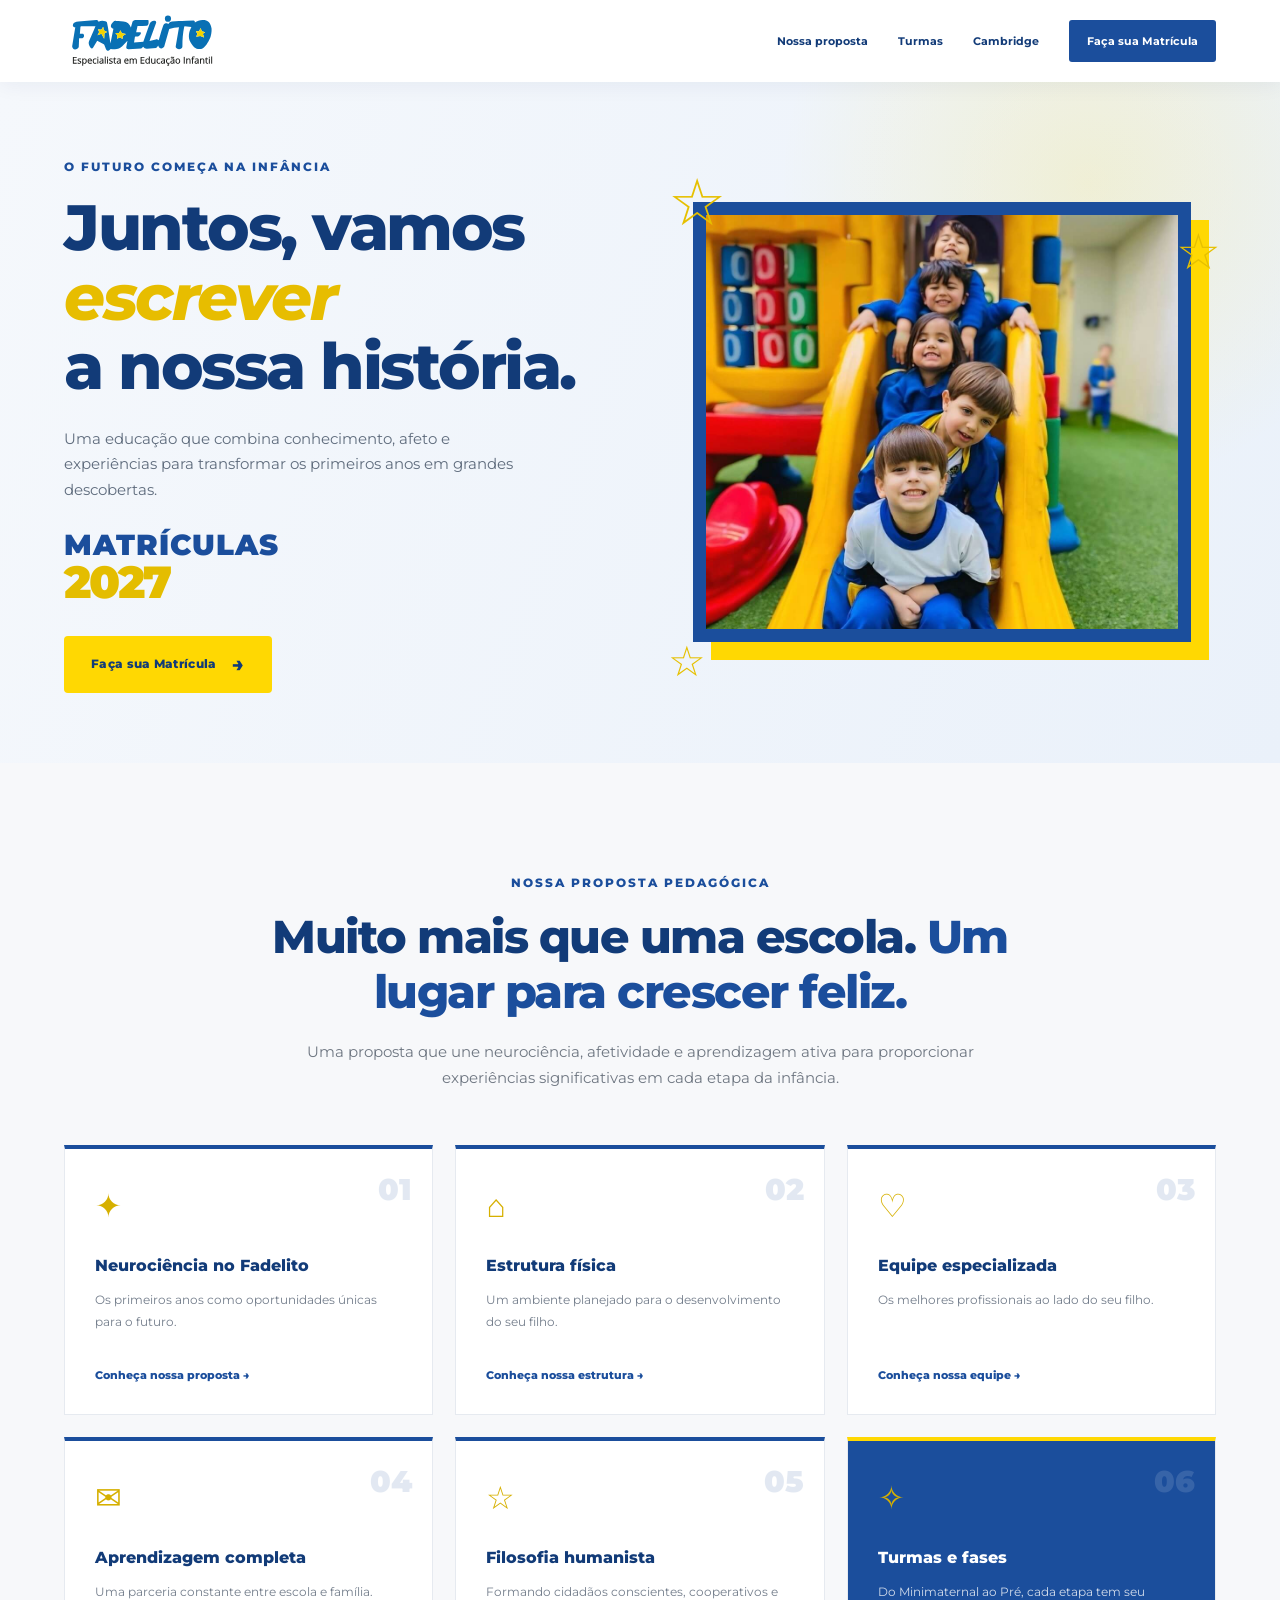
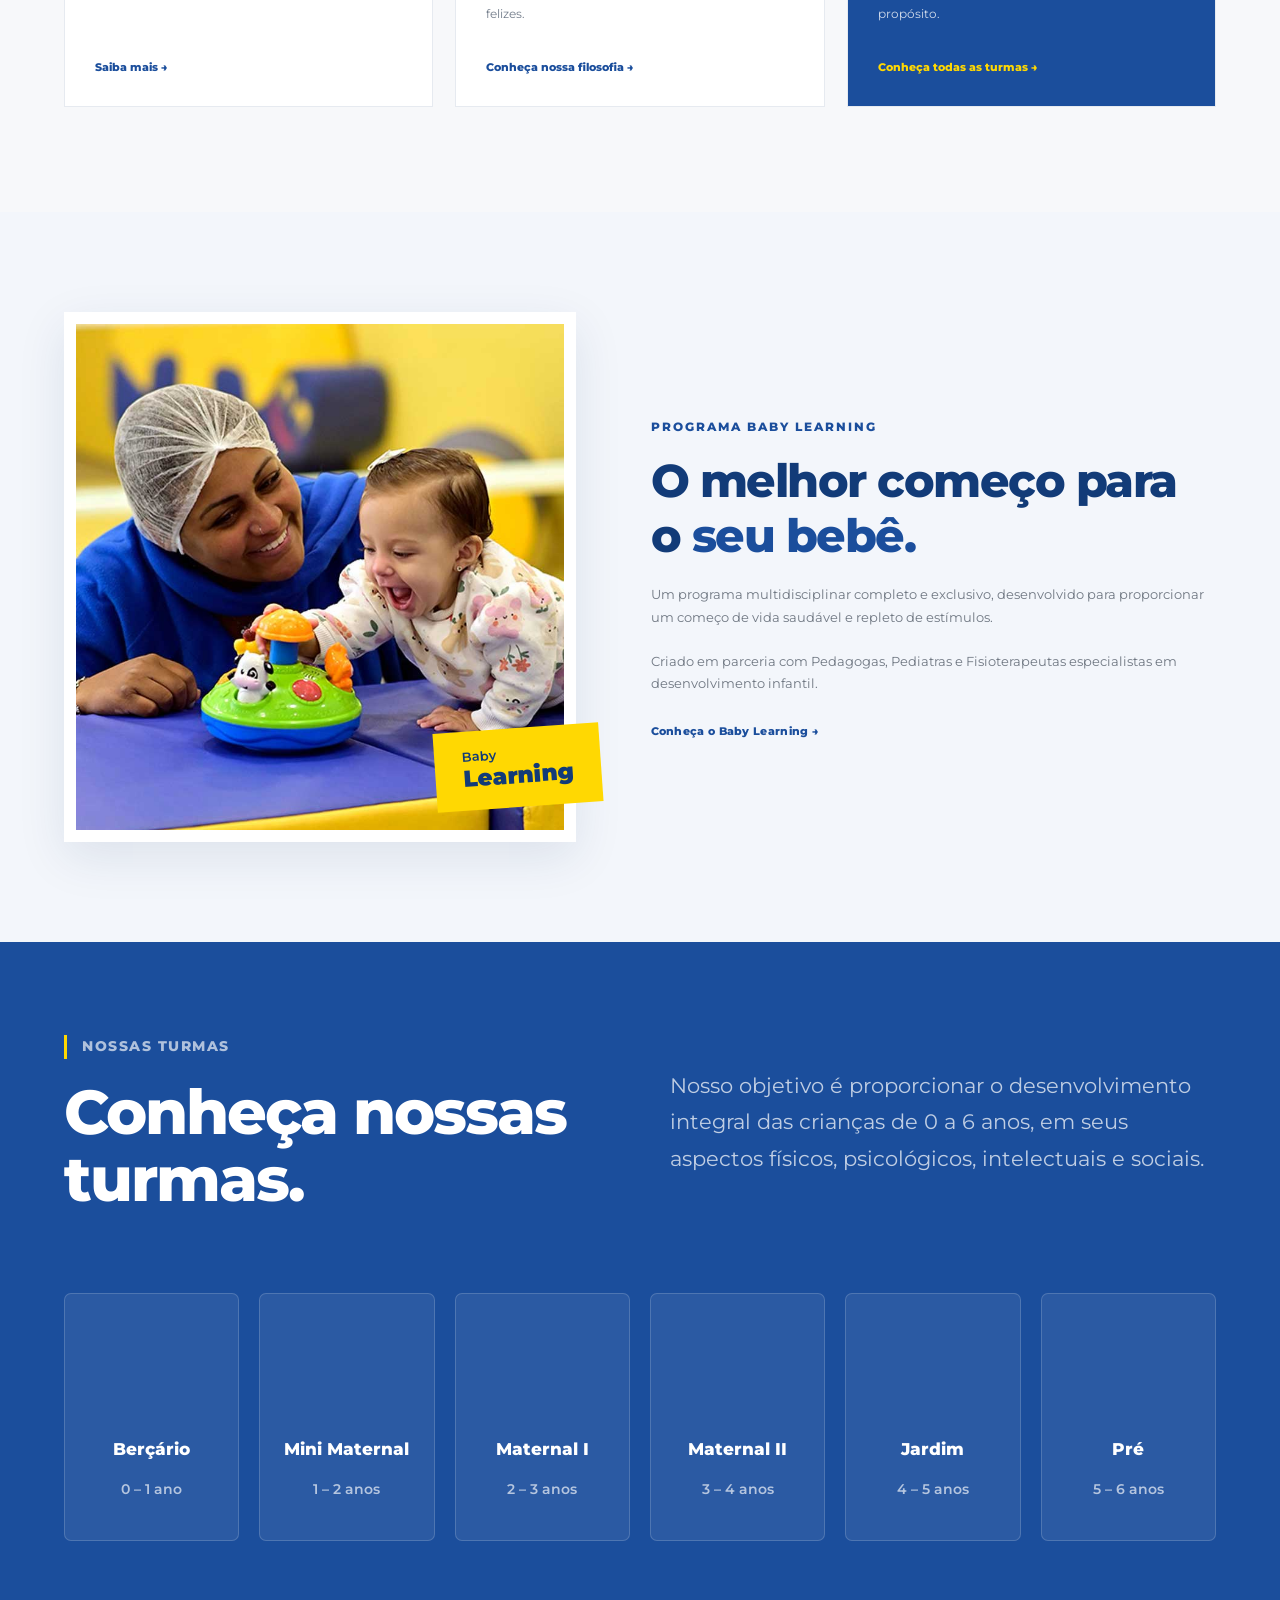
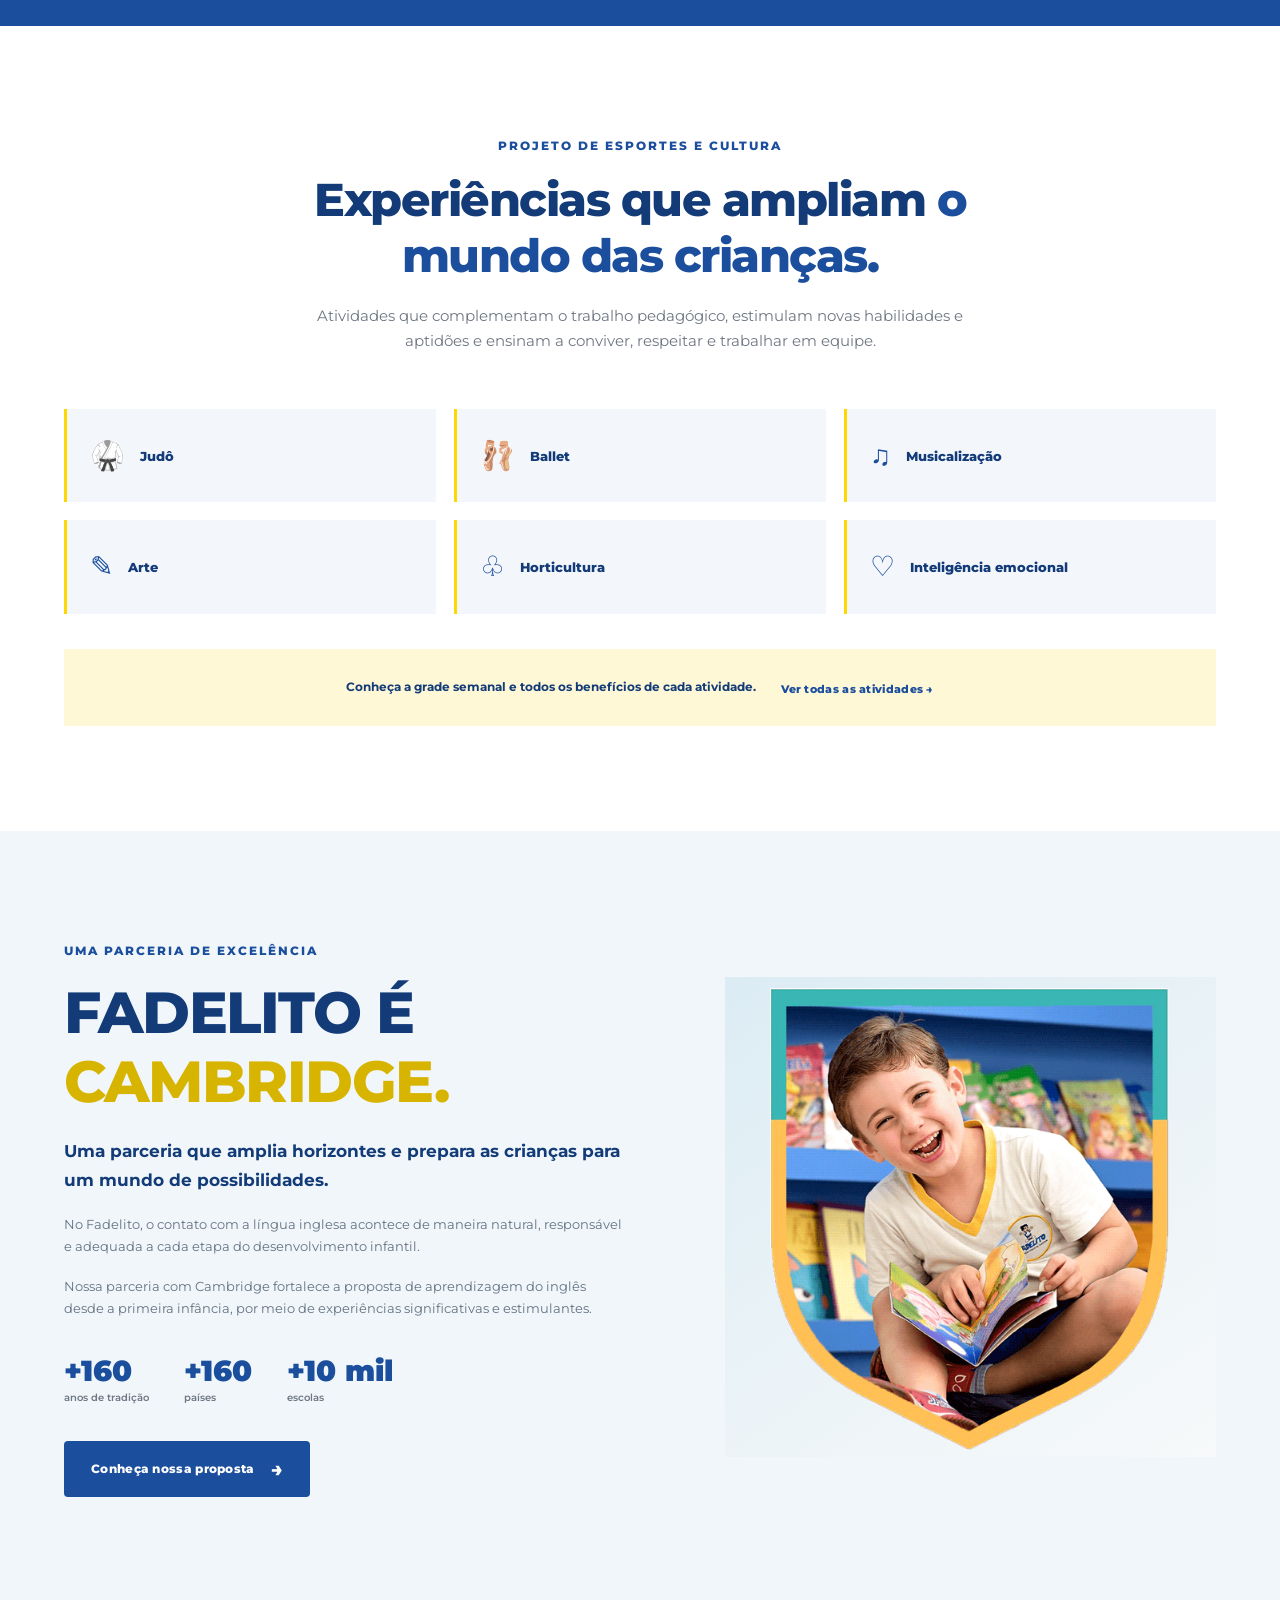
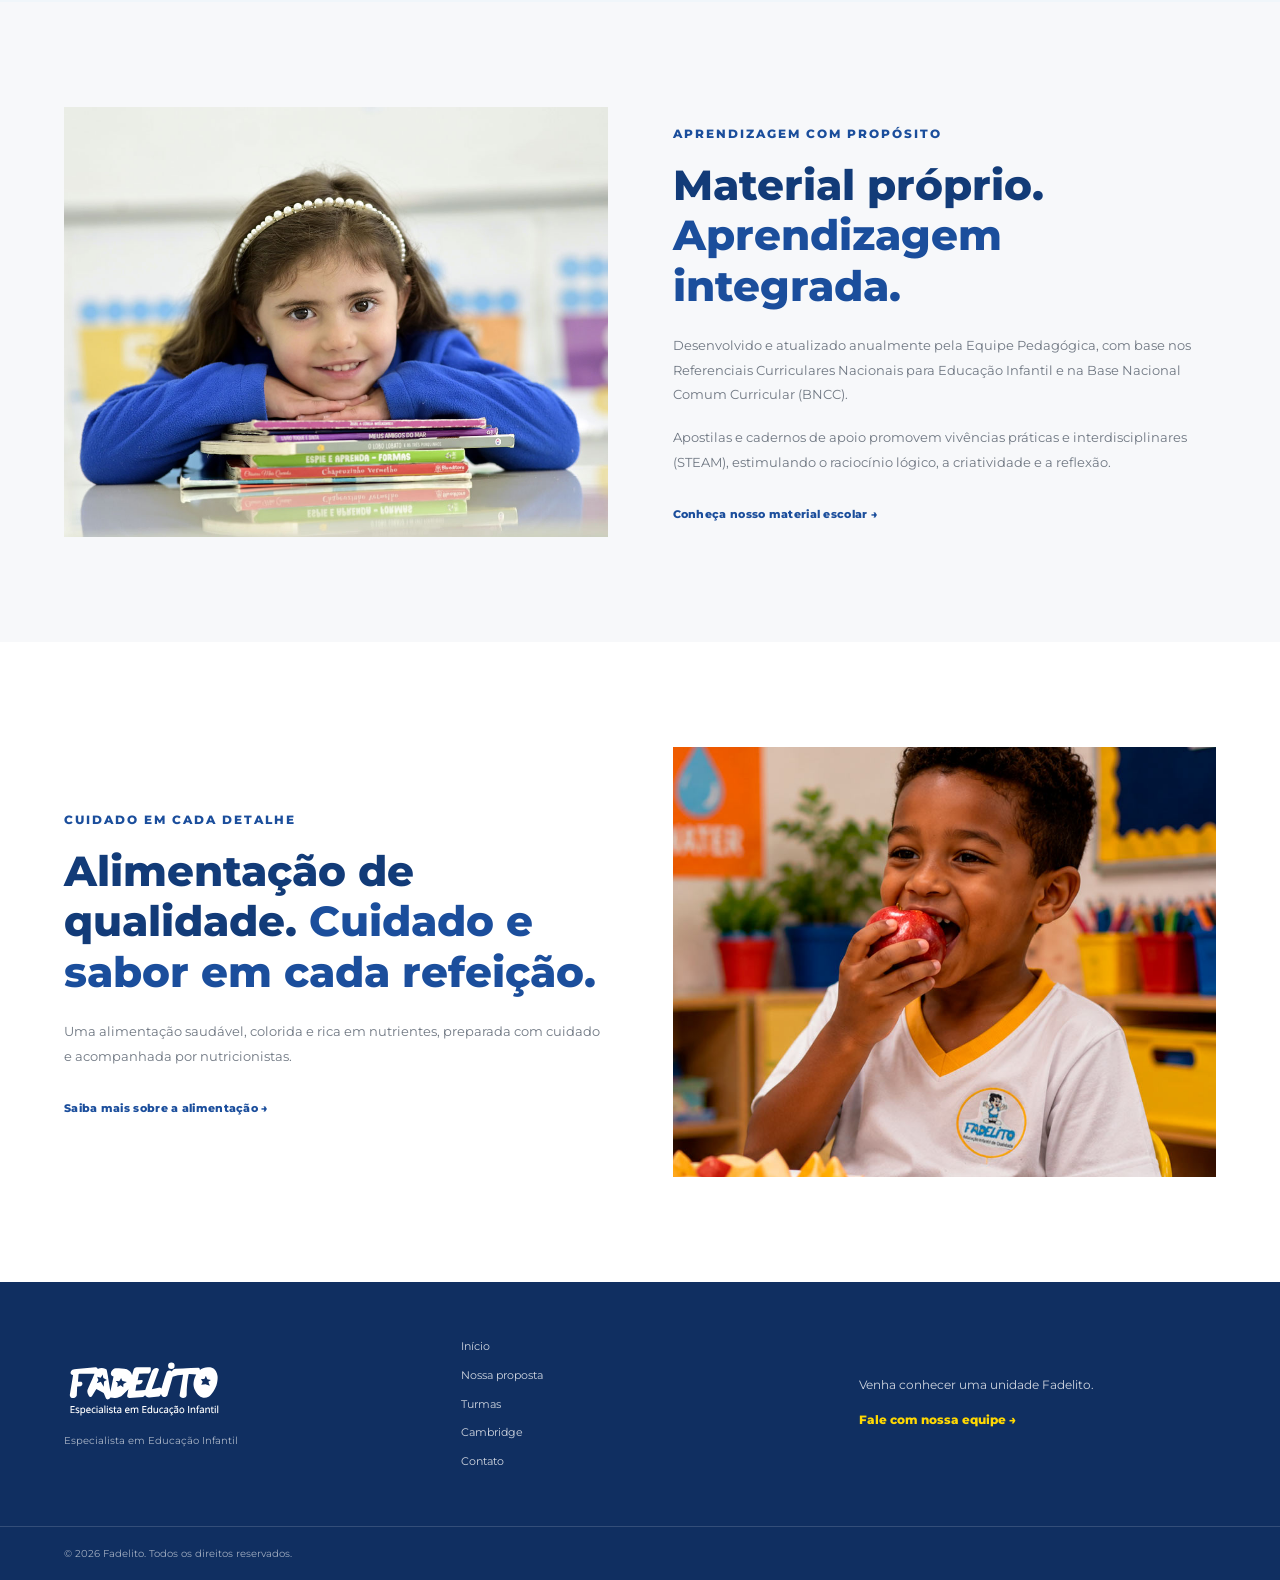
==== index.html @ e93c95ff "Add files via upload" ====
<!DOCTYPE html>
<html lang="pt-BR">
<head>
    <meta charset="UTF-8">
    <meta name="viewport" content="width=device-width, initial-scale=1.0">
    <meta name="description" content="Matrículas 2027 abertas no Fadelito. Conheça nossa proposta pedagógica, Baby Learning e Educação Infantil.">
    <title>Matrículas 2027 | Fadelito</title>

    <link rel="preconnect" href="https://fonts.googleapis.com">
    <link rel="preconnect" href="https://fonts.gstatic.com" crossorigin>
    <link href="https://fonts.googleapis.com/css2?family=Montserrat:wght@400;500;600;700;800;900&display=swap" rel="stylesheet">

    <link rel="stylesheet" href="css/style.css">
</head>


<body>

<!-- HEADER -->
<header class="header">
    <div class="container header-content">
        <a href="#inicio" class="logo">
            <img src="images/logo-fadelito.svg" alt="Fadelito">
        </a>

        <nav class="nav">
            <a href="#proposta">Nossa proposta</a>
            <a href="#turmas">Turmas</a>
            <a href="#cambridge">Cambridge</a>
            <a href="#contato" class="nav-cta">Faça sua Matrícula</a>
        </nav>

        <button class="menu-toggle" aria-label="Abrir menu" aria-expanded="false">
            <span></span>
            <span></span>
            <span></span>
        </button>
    </div>
</header>


<main>

<!-- HERO / MATRÍCULAS 2027 -->
<section class="hero" id="inicio">
    <div class="hero-bg"></div>

    <div class="container hero-content">

        <div class="hero-text">
            <span class="eyebrow">O futuro começa na infância</span>

            <h1>
                Juntos, vamos
                <span>escrever</span>
                a nossa história.
            </h1>

            <p class="hero-description">
                Uma educação que combina conhecimento, afeto e experiências
                para transformar os primeiros anos em grandes descobertas.
            </p>

            <div class="hero-stamp">
                <strong>MATRÍCULAS</strong>
                <span>2027</span>
            </div>

            <a href="#contato" class="btn btn-yellow">
                Faça sua Matrícula
                <span>→</span>
            </a>
        </div>

        <div class="hero-image">
            <div class="hero-frame">
                <img src="images/hero-criancas.jpg" alt="Crianças aprendendo e brincando no Fadelito">
            </div>

            <span class="star star-one">☆</span>
            <span class="star star-two">☆</span>
            <span class="star star-three">☆</span>
        </div>

    </div>
</section>

<!-- =========================================
     PROPOSTA PEDAGÓGICA COMPLETA
========================================= -->

<section class="section proposal-section" id="proposta">

    <div class="container">

        <div class="section-heading center">
            <span class="eyebrow">Nossa proposta pedagógica</span>
            <h2>Muito mais que uma escola. <span>Um lugar para crescer feliz.</span></h2>
            <p>
                Uma proposta que une neurociência, afetividade e aprendizagem
                ativa para proporcionar experiências significativas em cada
                etapa da infância.
            </p>
        </div>

        <div class="proposal-grid">

            <article class="proposal-card">
                <span class="proposal-number">01</span>
                <span class="proposal-icon">✦</span>
                <h3>Neurociência no Fadelito</h3>
                <p>Os primeiros anos como oportunidades únicas para o futuro.</p>
                <button class="modal-trigger" data-modal="modal-neuro">
                    Conheça nossa proposta →
                </button>
            </article>

            <article class="proposal-card">
                <span class="proposal-number">02</span>
                <span class="proposal-icon">⌂</span>
                <h3>Estrutura física</h3>
                <p>Um ambiente planejado para o desenvolvimento do seu filho.</p>
                <button class="modal-trigger" data-modal="modal-estrutura">
                    Conheça nossa estrutura →
                </button>
            </article>

            <article class="proposal-card">
                <span class="proposal-number">03</span>
                <span class="proposal-icon">♡</span>
                <h3>Equipe especializada</h3>
                <p>Os melhores profissionais ao lado do seu filho.</p>
                <button class="modal-trigger" data-modal="modal-equipe">
                    Conheça nossa equipe →
                </button>
            </article>

            <article class="proposal-card">
                <span class="proposal-number">04</span>
                <span class="proposal-icon">✉</span>
                <h3>Aprendizagem completa</h3>
                <p>Uma parceria constante entre escola e família.</p>
                <button class="modal-trigger" data-modal="modal-aprendizagem">
                    Saiba mais →
                </button>
            </article>

            <article class="proposal-card">
                <span class="proposal-number">05</span>
                <span class="proposal-icon">☆</span>
                <h3>Filosofia humanista</h3>
                <p>Formando cidadãos conscientes, cooperativos e felizes.</p>
                <button class="modal-trigger" data-modal="modal-filosofia">
                    Conheça nossa filosofia →
                </button>
            </article>

            <article class="proposal-card proposal-card-featured">
                <span class="proposal-number">06</span>
                <span class="proposal-icon">✧</span>
                <h3>Turmas e fases</h3>
                <p>Do Minimaternal ao Pré, cada etapa tem seu propósito.</p>
                <button class="modal-trigger" data-modal="modal-turmas">
                    Conheça todas as turmas →
                </button>
            </article>

        </div>

    </div>
</section>


<!-- =========================================
     BABY LEARNING
========================================= -->

<section class="baby-section">
    <div class="container baby-grid">

        <div class="baby-image">
            <img src="images/baby-learning.jpg"
                 alt="Bebê em atividade no Fadelito">

            <div class="baby-badge">
                <span>Baby</span>
                <strong>Learning</strong>
            </div>
        </div>

        <div class="baby-content">
            <span class="eyebrow">Programa Baby Learning</span>

            <h2>O melhor começo para o <span>seu bebê.</span></h2>

            <p>
                Um programa multidisciplinar completo e exclusivo,
                desenvolvido para proporcionar um começo de vida saudável
                e repleto de estímulos.
            </p>

            <p>
                Criado em parceria com Pedagogas, Pediatras e Fisioterapeutas
                especialistas em desenvolvimento infantil.
            </p>

            <button class="btn btn-blue modal-trigger"
                    data-modal="modal-baby">
                Conheça o Baby Learning →
            </button>
        </div>

    </div>
</section>


<!-- =====================================================
     SEÇÃO — NOSSAS TURMAS
====================================================== -->

<section class="section section-turmas" id="turmas">

    <div class="container">

        <div class="turmas-heading">

            <div class="turmas-title">
                <span class="turmas-eyebrow">NOSSAS TURMAS</span>

                <h2>
                    Conheça nossas<br>
                    turmas.
                </h2>
            </div>

            <p>
                Nosso objetivo é proporcionar o desenvolvimento
                integral das crianças de 0 a 6 anos, em seus
                aspectos físicos, psicológicos, intelectuais e sociais.
            </p>

        </div>


        <div class="turmas-grid">

            <!-- BERÇÁRIO -->
            <button class="turma-card" type="button" data-turma="bercario">

                <i data-lucide="baby" class="turma-icon"></i>

                <strong>Berçário</strong>
                <span>0 – 1 ano</span>

            </button>


            <!-- MINI MATERNAL -->
            <button class="turma-card" type="button" data-turma="mini-maternal">

                <i data-lucide="smile" class="turma-icon"></i>

                <strong>Mini Maternal</strong>
                <span>1 – 2 anos</span>

            </button>


            <!-- MATERNAL -->
            <button class="turma-card" type="button" data-turma="maternal">

                <i data-lucide="pencil" class="turma-icon"></i>

                <strong>Maternal I</strong>
                <span>2 – 3 anos</span>

            </button>


            <!-- MATERNAL II -->
            <button class="turma-card" type="button" data-turma="maternal-ii">

                <i data-lucide="book-open" class="turma-icon"></i>

                <strong>Maternal II</strong>
                <span>3 – 4 anos</span>

            </button>


            <!-- JARDIM -->
            <button class="turma-card" type="button" data-turma="jardim">

                <i data-lucide="pencil-ruler" class="turma-icon"></i>

                <strong>Jardim</strong>
                <span>4 – 5 anos</span>

            </button>


            <!-- PRÉ -->
            <button class="turma-card" type="button" data-turma="pre">

                <i data-lucide="graduation-cap" class="turma-icon"></i>

                <strong>Pré</strong>
                <span>5 – 6 anos</span>

            </button>

        </div>

    </div>

</section>


<!-- =====================================================
     MODAL — DETALHES DAS TURMAS
====================================================== -->

<div class="turma-modal"
     id="turmaModal"
     aria-hidden="true">

    <div class="turma-modal-content"
         role="dialog"
         aria-modal="true"
         aria-labelledby="turmaModalTitle">

        <button class="turma-modal-close"
                type="button"
                aria-label="Fechar modal">
            &times;
        </button>

        <span class="turma-modal-eyebrow">
            CONHEÇA NOSSA PROPOSTA
        </span>

<h2 id="turmaModalTitle"></h2>

<p class="turma-modal-subtitle" id="turmaModalSubtitle"></p>

<span class="turma-modal-age" id="turmaModalAge"></span>

        <div class="turma-modal-divider"></div>

        <p id="turmaModalDescription"></p>

        <button class="turma-modal-button"
                type="button"
                id="turmaModalButton">
            Fechar
        </button>

    </div>

</div>



<!-- =========================================
     ATIVIDADES EXTRAS - CHAMADA
========================================= -->

<section class="section extracurricular-section" id="atividades">

    <div class="container">

        <div class="section-heading center">
            <span class="eyebrow">Projeto de Esportes e Cultura</span>

            <h2>Experiências que ampliam <span>o mundo das crianças.</span></h2>

            <p>
                Atividades que complementam o trabalho pedagógico,
                estimulam novas habilidades e aptidões e ensinam
                a conviver, respeitar e trabalhar em equipe.
            </p>
        </div>


<div class="extracurricular-grid">

    <div class="extra-card" data-atividade="judo" role="button" tabindex="0">
        <span>🥋</span>
        <h3>Judô</h3>
    </div>

    <div class="extra-card" data-atividade="ballet" role="button" tabindex="0">
        <span>🩰</span>
        <h3>Ballet</h3>
    </div>

    <div class="extra-card" data-atividade="musicalizacao" role="button" tabindex="0">
        <span>♫</span>
        <h3>Musicalização</h3>
    </div>

    <div class="extra-card" data-atividade="arte" role="button" tabindex="0">
        <span>✎</span>
        <h3>Arte</h3>
    </div>

    <div class="extra-card" data-atividade="horticultura" role="button" tabindex="0">
        <span>♧</span>
        <h3>Horticultura</h3>
    </div>

    <div class="extra-card" data-atividade="inteligencia-emocional" role="button" tabindex="0">
        <span>♡</span>
        <h3>Inteligência emocional</h3>
    </div>

</div>

        <div class="extra-cta">
            <p>Conheça a grade semanal e todos os benefícios de cada atividade.</p>
<div data-atividade="modal-extra" role="button" tabindex="0">
            <button class="btn btn-blue modal-trigger"
                    data-modal="modal-extras">
                Ver todas as atividades →
            </button>
        </div>
</div>

    </div>
</section>


<!-- =========================================
     CAMBRIDGE
     MANTER A SEÇÃO CAMBRIDGE DA LP ANTERIOR
========================================= -->

<!-- CAMBRIDGE - MANTIDA DA LP DE REMATRÍCULA -->
<section class="cambridge-section" id="cambridge">
    <div class="container">

        <div class="cambridge-grid">

            <div class="cambridge-content">
                <span class="eyebrow">Uma parceria de excelência</span>

                <h2>
                    FADELITO É
                    <span>CAMBRIDGE.</span>
                </h2>

                <p class="cambridge-lead">
                    Uma parceria que amplia horizontes e prepara as crianças
                    para um mundo de possibilidades.
                </p>

                <p>
                    No Fadelito, o contato com a língua inglesa acontece de
                    maneira natural, responsável e adequada a cada etapa
                    do desenvolvimento infantil.
                </p>

                <p>
                    Nossa parceria com Cambridge fortalece a proposta de
                    aprendizagem do inglês desde a primeira infância,
                    por meio de experiências significativas e estimulantes.
                </p>

                <div class="cambridge-stats">
                    <div>
                        <strong>+160</strong>
                        <span>anos de tradição</span>
                    </div>

                    <div>
                        <strong>+160</strong>
                        <span>países</span>
                    </div>

                    <div>
                        <strong>+10 mil</strong>
                        <span>escolas</span>
                    </div>
                </div>

                <a href="#contato" class="btn btn-blue">
                    Conheça nossa proposta
                    <span>→</span>
                </a>
            </div>

            <div class="cambridge-visual">
                <img src="images/cambridge-crianca.png"
                     alt="Aluna com material Cambridge Early Years"
                     class="cambridge-child">

            </div>

        </div>

    </div>
</section>

<!-- =========================================
     MATERIAL ESCOLAR
========================================= -->

<section class="section material-section" id="material">

    <div class="container material-grid">

        <div class="material-image">
            <img src="images/material-escolar.jpg"
                 alt="Materiais pedagógicos Fadelito">
        </div>

        <div class="material-content">

            <span class="eyebrow">Aprendizagem com propósito</span>

            <h2>Material próprio. <span>Aprendizagem integrada.</span></h2>

            <p>
                Desenvolvido e atualizado anualmente pela Equipe Pedagógica,
                com base nos Referenciais Curriculares Nacionais para Educação
                Infantil e na Base Nacional Comum Curricular (BNCC).
            </p>

            <p>
                Apostilas e cadernos de apoio promovem vivências práticas
                e interdisciplinares (STEAM), estimulando o raciocínio lógico,
                a criatividade e a reflexão.
            </p>

            <button class="btn btn-blue modal-trigger"
                    data-modal="modal-material">
                Conheça nosso material escolar →
            </button>

        </div>

    </div>

</section>


<!-- =========================================
     ALIMENTAÇÃO
========================================= -->

<section class="section food-section" id="alimentacao">

    <div class="container food-grid">

        <div class="food-content">

            <span class="eyebrow">Cuidado em cada detalhe</span>

            <h2>Alimentação de qualidade. <span>Cuidado e sabor em cada refeição.</span></h2>

            <p>
                Uma alimentação saudável, colorida e rica em nutrientes,
                preparada com cuidado e acompanhada por nutricionistas.
            </p>

            <button class="btn btn-blue modal-trigger"
                    data-modal="modal-alimentacao">
                Saiba mais sobre a alimentação →
            </button>

        </div>

        <div class="food-image">
            <img src="images/alimentacao.jpg"
                 alt="Alimentação no Fadelito">
        </div>

    </div>

</section>


<!-- =========================================
     MODAIS - CONTEÚDO COMPLETO DO PDF
========================================= -->


<!-- MODAL 1 - NEUROCIÊNCIA -->
<div class="content-modal" id="modal-neuro" aria-hidden="true">

    <div class="content-modal-box">

        <button class="content-modal-close" aria-label="Fechar">×</button>

        <div class="modal-body">

            <span class="eyebrow">Nossa proposta pedagógica</span>

            <h2>1. A Neurociência no Fadelito: transformando os primeiros anos em oportunidades únicas para o futuro do seu filho.</h2>

            <p>
                No Fadelito, acreditamos que a aprendizagem significativa
                floresce através de relações afetuosas. É por isso que nossa
                Proposta Pedagógica valoriza cada criança em sua singularidade,
                promovendo exploração e interações ricas em um ambiente seguro
                e acolhedor, construindo laços de confiança, carinho e amizade.
            </p>

            <p>
                Você sabia que os primeiros anos de vida do seu filho são um
                período incrivelmente importante para o desenvolvimento do
                cérebro dele? A Neurociência nos mostra que 90% das conexões
                cerebrais são estabelecidas até os 6 anos – e, nos primeiros
                2 ou 3 anos, mais de 1 milhão de novas conexões neurais se
                formam a cada segundo! Isso significa que as primeiras
                experiências do seu pequeno têm um impacto direto em como
                ele aprenderá, se relacionará socialmente e se adaptará
                a novas situações no futuro.
            </p>

            <p>
                No Fadelito, vemos essa fase como uma janela de oportunidade
                preciosa. Nossa metodologia vai além do conteúdo, focando em
                promover experiências que estimulem o raciocínio lógico,
                o pensamento crítico e a capacidade de encontrar soluções
                de diversas formas. Nosso papel é provocar o pensamento,
                a reflexão e dar autonomia e protagonismo para que seu filho
                construa seu próprio conhecimento, tornando-se um aprendiz
                por toda a vida (Lifelong Learning).
            </p>

            <p>
                Aqui, cada descoberta é permeada por afeto, confiança e
                segurança, onde seu filho será valorizado como um ser humano
                único e especial, e sua família será recebida e acolhida com
                o mesmo carinho e importância. Quando a criança se sente
                confiante, segura e com a autoestima elevada, livre para criar
                laços de amizade, ela se sente livre para questionar, investigar
                e descobrir. Ela é encorajada a superar desafios, crescer e se
                desenvolver, e é capaz de buscar os caminhos para alcançar
                tudo o que sonhar.
            </p>

            <p>
                Inspiramo-nos em grandes educadores como Wallon, Piaget e
                Vygotsky, e alinhamos nossa prática às descobertas científicas
                mais recentes da Neurociência. Utilizamos Metodologias Ativas
                que colocam seu filho no centro do processo educativo,
                garantindo que ele seja um participante ativo e não apenas
                um ouvinte.
            </p>

            <h3>Nossa Pedagogia Socioafetiva se apoia em três pilares essenciais:</h3>

            <ul>
                <li><strong>Aprendizagem Ativa:</strong> Seu filho aprende fazendo e experimentando.</li>
                <li><strong>Afetividade:</strong> Criamos um ambiente onde o carinho e o acolhimento são fundamentais.</li>
                <li><strong>Educação com Valores:</strong> Cultivamos princípios que seu filho levará para a vida toda.</li>
            </ul>

        </div>
    </div>
</div>


<!-- MODAL 2 - ESTRUTURA -->
<div class="content-modal" id="modal-estrutura" aria-hidden="true">

    <div class="content-modal-box">

        <button class="content-modal-close" aria-label="Fechar">×</button>

        <div class="modal-body">

            <span class="eyebrow">Ambiente escolar</span>

            <h2>2. O ambiente perfeito para o desenvolvimento do seu filho</h2>

            <h3>Nossa Estrutura Física</h3>

            <p>
                Nossa escola foi planejada nos mínimos detalhes para oferecer
                um espaço seguro e rico em estímulos.
            </p>

            <p>
                Nossos brinquedos e materiais possuem certificação de
                segurança internacional. Contamos com um Departamento
                exclusivo de Arquitetura e Bem-estar que nos mantém
                atualizados com todas as novidades do mercado, garantindo
                conforto, modernidade e segurança para que seu filho aproveite
                cada momento, aprendendo, brincando e sendo feliz!
            </p>

        </div>
    </div>
</div>


<!-- MODAL 3 - EQUIPE -->
<div class="content-modal" id="modal-equipe" aria-hidden="true">

    <div class="content-modal-box">

        <button class="content-modal-close" aria-label="Fechar">×</button>

        <div class="modal-body">

            <span class="eyebrow">Nossa equipe</span>

            <h2>3. Os melhores profissionais ao lado do seu filho</h2>

            <p>
                No Fadelito, vocação e amor pelo trabalho com crianças são
                nossas premissas! Nossa equipe é formada por educadoras e
                especialistas, todas selecionadas por um rigoroso processo
                do nosso Departamento de Recursos Humanos, composto por
                psicólogas, profissionais de RH e pedagogas do Departamento
                de Supervisão e Qualidade. Selecionamos não apenas pela
                formação, mas principalmente pela vocação.
            </p>

            <p>
                Antes de atuar em nossa escola, cada profissional passa por
                um intenso processo de integração e treinamento, de 7 a 30
                dias, com vivências teóricas e práticas. Eles só são
                certificados após alcançar 90% de acerto em uma avaliação
                sobre nosso modelo de segurança e protocolos. O treinamento
                é acompanhado por mentores em cada departamento, e parte
                dele é realizada em uma Plataforma Gamificada, que torna
                o aprendizado divertido e nos permite monitorar o
                desenvolvimento de cada profissional em tempo real.
            </p>

            <p>
                Durante o ano, temos um Projeto de Formação Continuada com
                encontros semanais e um Fórum de Especialização mensal.
                É fundamental que toda a nossa equipe receba formação
                permanente, aprimorando processos e adquirindo novos
                conhecimentos para oferecer o melhor ao seu filho.
            </p>

        </div>
    </div>
</div>


<!-- MODAL 4 - APRENDIZAGEM -->
<div class="content-modal" id="modal-aprendizagem" aria-hidden="true">

    <div class="content-modal-box">

        <button class="content-modal-close" aria-label="Fechar">×</button>

        <div class="modal-body">

            <span class="eyebrow">Escola e família</span>

            <h2>4. Aprendizagem completa</h2>

            <p>
                Acreditamos que o contato direto com os pais é fundamental
                nos anos iniciais. Por isso, mantemos uma comunicação constante
                através de reuniões pedagógicas, agendamentos personalizados,
                contato diário na entrada e saída, telefone e a agenda do
                aluno, onde você recebe informações sobre a rotina escolar.
            </p>

        </div>
    </div>
</div>


<!-- MODAL 5 - FILOSOFIA HUMANISTA -->
<div class="content-modal" id="modal-filosofia" aria-hidden="true">

    <div class="content-modal-box">

        <button class="content-modal-close" aria-label="Fechar">×</button>

        <div class="modal-body">

            <span class="eyebrow">Educação com valores</span>

            <h2>5. Filosofia humanista: cultivando cidadãos conscientes e felizes</h2>

            <p>
                Consideramos nossa Filosofia Humanista um dos pilares mais
                importantes do nosso trabalho. Nossas práticas visam o
                desenvolvimento emocional, o autoconhecimento e o preparo
                para a vida. Promovemos a construção de uma personalidade
                permeada por valores mais humanos, trazendo para a rotina
                dos alunos ações de solidariedade, empatia e amor ao próximo.
            </p>

            <p>
                Ensinamos através de bons exemplos e práticas. No cotidiano
                escolar, nossa filosofia se manifesta em:
            </p>

            <h3>Conscientização ambiental</h3>

            <p>
                Trabalhamos reciclagem, consumo consciente de água, respeito
                à natureza, contato com a terra nas aulas de horticultura
                e o cuidado com todos os seres vivos do nosso planeta.
            </p>

            <h3>Ações que transformam</h3>

            <p>
                Realizamos campanhas de Páscoa (social), Natal (brinquedos
                usados), Dia Mundial da Alimentação (doação de pães) e um
                Projeto com o Pré, onde visitamos Lares de Idosos, permitindo
                que os alunos conversem, leiam histórias e compartilhem um
                dia especial. Todas essas ações contam com a participação
                engajada das famílias, ensinando às crianças que, ao
                oferecermos o nosso melhor para o mundo, o tornamos um
                lugar melhor para todos!
            </p>

            <h3>Relações de respeito</h3>

            <p>
                Ensinamos o respeito ao próximo, seja colega, alguém mais
                velho ou mais novo. Compreendemos que somos todos iguais e,
                ao mesmo tempo, diferentes, o que é maravilhoso! Incentivamos
                que, se pudermos, devemos sempre ajudar as pessoas, sem
                esperar nada em troca, movidos pela livre consciência do
                espírito de amar e respeitar nossos semelhantes.
            </p>

            <h3>Igualdade de oportunidades</h3>

            <p>
                Nosso Projeto é construído para assegurar a igualdade a
                todos os alunos em todos os momentos:
            </p>

            <ul>
                <li>O material utilizado é rigorosamente igual para todos.</li>
                <li>
                    Presentes de datas comemorativas (Dia das Mães, Dia dos
                    Pais, Dia das Crianças, Páscoa) estão inclusos na taxa
                    de material, garantindo a participação de todas as
                    crianças nessas celebrações de dar e receber.
                </li>
                <li>
                    Nosso Projeto de Esportes e Cultura, sem custo adicional
                    para os pais, garante que todas as crianças tenham aulas
                    extras semanais de Judô, Ballet, Música, Inglês,
                    Iniciação à Tecnologia (Fadelito Tec), Psicomotricidade,
                    Arte, Horticultura, Inteligência Emocional (Mindfulness)
                    e Culinária Lúdica Experimental. Assim, asseguramos que
                    não haja diferenças entre nossos alunos pelo pagamento
                    dessas atividades.
                </li>
            </ul>

            <p><strong>No Fadelito, todas as crianças têm as mesmas oportunidades de aprendizagem!</strong></p>

            <p>
                Trabalhar com os alunos, especialmente nessa idade em que
                se constroem valores fundamentais da personalidade e o valor
                do ser humano, é assegurar a formação de cidadãos conscientes,
                cooperativos e comprometidos com a qualidade do mundo que nos
                cerca, com a igualdade, com o respeito entre as pessoas e com
                a busca permanente de seu desenvolvimento cultural e emocional.
            </p>

            <p>
                É assim que entendemos cada criança: um ser humano único e
                especial para nós, para sua família e para o mundo!
            </p>

        </div>
    </div>
</div>


<!-- MODAL 6 - TURMAS -->
<div class="content-modal" id="modal-turmas" aria-hidden="true">

    <div class="content-modal-box">

        <button class="content-modal-close" aria-label="Fechar">×</button>

        <div class="modal-body">

            <span class="eyebrow">Educação Infantil</span>

            <h2>6. Conheça um pouco do nosso trabalho: as fases da Educação Infantil no Fadelito</h2>

            <p>
                No Fadelito, cada etapa da educação infantil é cuidadosamente
                planejada para acompanhar o desenvolvimento único do seu
                filho, do Minimaternal ao Pré. Nossa metodologia incentiva
                a curiosidade natural, o aprendizado ativo e a construção
                de habilidades essenciais para um futuro brilhante.
            </p>

            <div class="modal-stage">

                <h3>Minimaternal</h3>
                <h4>Os primeiros passos em um mundo de descobertas</h4>

                <p>
                    Para os nossos pequenos do Minimaternal, criamos um
                    ambiente que é um convite constante à descoberta e ao
                    aprendizado natural. Com muita música, brincadeiras e
                    interações, cada momento de convivência se transforma
                    em uma nova conquista.
                </p>

                <p>
                    Nossa rotina de trabalho é rica em atividades que
                    estimulam o desenvolvimento cognitivo, psicomotor
                    e da linguagem do seu filho. Promovemos situações
                    em que a criança tem a oportunidade de socializar
                    e se integrar, ampliando e acelerando seu horizonte
                    de conquistas. É o ponto de partida para um
                    desenvolvimento pleno e feliz!
                </p>

            </div>

            <div class="modal-stage">

                <h3>Maternal I</h3>
                <h4>Explorando o mundo com todos os sentidos</h4>

                <p>
                    No Maternal I, damos um foco especial ao desenvolvimento
                    da linguagem oral do seu filho. De forma lúdica e bem
                    prática, estimulamos o aprimoramento de todas as suas
                    percepções sensoriais: tato, paladar, olfato, audição
                    e visão. Também apoiamos e promovemos ativamente as
                    interações sociais, fundamentais nesta fase.
                </p>

                <p>
                    Este é um período muito importante, pois marca, para
                    muitas crianças, a emocionante despedida das fraldas.
                    As primeiras relações de amizade e a vontade de
                    independência começam a florescer com o apoio de
                    nossas educadoras e são impulsionadas pelas novas
                    descobertas diárias. Seu filho desenvolverá a
                    consciência corporal, o reconhecimento dos espaços
                    e a comunicação será aprimorada por meio de músicas
                    e histórias. Isso não só enriquece o vocabulário,
                    mas também desenvolve a criatividade e a noção de tempo.
                </p>

            </div>

            <div class="modal-stage">

                <h3>Maternal II</h3>
                <h4>Consolidando a independência e os primeiros saberes</h4>

                <p>
                    No Maternal II, continuamos a fortalecer o trabalho
                    de socialização, mas com um foco maior na independência
                    do seu filho. Nesta fase, percebemos que as crianças
                    já demonstram um equilíbrio e coordenação de movimentos
                    mais avançados, o que as encoraja a explorar mais
                    o ambiente.
                </p>

                <p>
                    É aqui que começamos a explorar o mundo dos numerais
                    e quantidades, das cores vibrantes e das primeiras
                    formas geométricas como triângulo, círculo e quadrado.
                    No Maternal II, seu filho também terá o contato inicial
                    com a leitura e a escrita de forma leve e significativa,
                    entendendo-as como uma forma de se comunicar e interagir
                    com o mundo. Estimulamos esse aprendizado prazeroso
                    e constante através da associação do som com figuras,
                    desenhos, histórias envolventes, jogos divertidos
                    e muitos outros recursos criativos.
                </p>

            </div>

            <div class="modal-stage">

                <h3>Jardim</h3>
                <h4>Florescendo para a alfabetização e a criatividade</h4>

                <p>
                    No Jardim, seu filho terá a oportunidade de se
                    familiarizar de forma concreta e divertida com os
                    numerais (como se escrevem e suas quantidades).
                    Começaremos a explorar as letras do alfabeto, partindo
                    daquelas que compõem o nome dele e de seus amigos,
                    avançando para outras palavras significativas em seu
                    dia a dia. Ele começará a experimentar as primeiras
                    ideias de como as palavras são escritas, de um jeito
                    leve e natural.
                </p>

                <p>
                    É também no Jardim que a criança demonstra um interesse
                    crescente pela leitura – tanto pela "leitura do mundo"
                    ao seu redor quanto pela leitura das palavras. Ela
                    começa a compreender o conceito de começo, meio e fim
                    das histórias, exercitando a criatividade e construindo
                    seus próprios enredos com um vocabulário cada vez mais rico.
                </p>

                <p>
                    Em todas as nossas atividades, a ludicidade está presente,
                    tornando o aprendizado uma grande brincadeira. Desenvolvemos
                    outras habilidades importantes, como a autonomia, o domínio
                    do corpo (esquema corporal e lateralidade), a coordenação,
                    a compreensão de espaço e tempo, e todas as percepções
                    sensoriais (visuais, auditivas, táteis, gustativas e
                    olfativas). Seu filho estará em constante desenvolvimento,
                    aprendendo de forma integral e divertida!
                </p>

            </div>

            <div class="modal-stage">

                <h3>Pré</h3>
                <h4>Preparando-se para um futuro brilhante</h4>

                <p>
                    No Pré, seu filho está encerrando um ciclo pedagógico
                    incrível, construído desde o início da Educação Infantil.
                    É o momento de colher os frutos de um trabalho focado
                    na aquisição de autonomia, segurança, consciência e
                    liberdade com responsabilidade, além de tantas outras
                    conquistas, incluindo a tão esperada alfabetização.
                </p>

                <p>
                    Nesta fase, seu filho já é capaz de conectar o que
                    aprendeu com as situações do dia a dia. Ele irá
                    consolidar e ampliar seu conhecimento dos números,
                    começando a fazer pequenos cálculos e operações
                    matemáticas simples. Também aprofundará o aprendizado
                    das letras, construindo sílabas, palavras e pequenas frases.
                </p>

                <p>
                    É no Pré que auxiliamos a criança a desenvolver a leitura
                    e escrita espontânea, sempre acompanhando o ritmo e o
                    processo individual de cada aluno. Oferecemos apoio e
                    situações de crescimento que respeitam as individualidades,
                    construindo bases sólidas para que seu filho inicie o
                    Ensino Fundamental de forma segura e confiante. Ele estará
                    pronto para os próximos desafios!
                </p>

            </div>

        </div>
    </div>
</div>


<!-- MODAL - BABY LEARNING -->
<div class="content-modal" id="modal-baby" aria-hidden="true">

    <div class="content-modal-box">

        <button class="content-modal-close" aria-label="Fechar">×</button>

        <div class="modal-body">

                        <div class="modal-activity">

                <h3>Baby Learning</h3>
                <h4>O melhor começo para o seu bebê no Fadelito</h4>

                <p>
                    No Fadelito, desenvolvemos o Projeto Baby Learning,
                    um programa multidisciplinar completo e exclusivo
                    para bebês. Ele foi criado em parceria com uma equipe
                    técnica de especialistas, incluindo Pedagogas,
                    Pediatras e Fisioterapeutas com expertise em
                    desenvolvimento infantil.
                </p>

                <p>
                    Nosso objetivo é garantir que seu bebê tenha um começo
                    de vida saudável e repleto de estímulos, por isso
                    o Baby Learning oferece:
                </p>

                <ul>
                    <li>
                        <strong>Plano de Orientações para Alimentação e Saúde:</strong>
                        Tudo para garantir uma base sólida de nutrição
                        e bem-estar para o seu pequeno.
                    </li>
                    <li>
                        <strong>Programa de Estímulos Cognitivos:</strong>
                        Atividades pensadas para desenvolver as múltiplas
                        inteligências, memória e percepções, oferecendo
                        oportunidades constantes para novas e incríveis
                        descobertas.
                    </li>
                    <li>
                        <strong>Programa de Atividades Motoras:</strong>
                        Foco no fortalecimento físico e no domínio das
                        habilidades corporais, sempre respeitando e apoiando
                        cada estágio único do desenvolvimento do seu bebê.
                    </li>
                </ul>

                <p>
                    No Fadelito, proporcionamos aos nossos bebês segurança,
                    confiança e autonomia para que eles explorem o mundo
                    através de suas próprias experiências diárias. Tudo
                    isso em um ambiente transbordando carinho, acolhimento,
                    amor e a atenção dedicada de uma equipe especializada,
                    pronta para celebrar cada descoberta, conquista e
                    muitas alegrias ao lado do seu filho.
                </p>

            </div>
            </div>

        </div>
    </div>
</div>



<!-- MODAL 7 - ATIVIDADES EXTRAS -->
<div class="content-modal" id="modal-extras" aria-hidden="true">

    <div class="content-modal-box">

        <button class="content-modal-close" aria-label="Fechar">×</button>

        <div class="modal-body" class="modal-activity" id="modal-extra">

            <span class="eyebrow">Projeto de Esportes e Cultura</span>

            <h2>8. Atividades extras</h2>

            <p>
                As atividades extracurriculares na Educação Infantil, além
                de complementarem o trabalho pedagógico, têm o importante
                papel de estimular novas habilidades e aptidões, fazendo
                com que a criança amplie a sua visão de mundo, aprenda
                a conviver, respeitar o próximo, trabalhar em equipe
                e muito mais.
            </p>

            <h3>Grade semanal de atividades</h3>

            <div class="schedule-wrap">

                <h4>Berçário – Baby Learning</h4>

                <div class="schedule-grid">
                    <div class="schedule-day">Segunda</div>
                    <div class="schedule-day">Terça</div>
                    <div class="schedule-day">Quarta</div>
                    <div class="schedule-day">Quinta</div>
                    <div class="schedule-day">Sexta</div>

                    <div>Baby Learning</div>
                    <div>Baby Learning<br>Musicalização</div>
                    <div>Baby Learning</div>
                    <div>Baby Learning</div>
                    <div>Baby Learning</div>
                </div>

                <h4>Minimaternal</h4>

                <div class="schedule-grid">
                    <div class="schedule-day">Segunda</div>
                    <div class="schedule-day">Terça</div>
                    <div class="schedule-day">Quarta</div>
                    <div class="schedule-day">Quinta</div>
                    <div class="schedule-day">Sexta</div>

                    <div>Arte</div>
                    <div>Psicomotricidade</div>
                    <div>Musicalização</div>
                    <div>Horticultura</div>
                    <div>Culinária</div>
                </div>

                <h4>Maternal I</h4>

                <div class="schedule-grid">
                    <div class="schedule-day">Segunda</div>
                    <div class="schedule-day">Terça</div>
                    <div class="schedule-day">Quarta</div>
                    <div class="schedule-day">Quinta</div>
                    <div class="schedule-day">Sexta</div>

                    <div>Arte<br>Inglês</div>
                    <div>Psicomotricidade</div>
                    <div>Musicalização</div>
                    <div>Horticultura<br>Inglês</div>
                    <div>Culinária<br>Inglês</div>
                </div>

                <h4>Maternal II – Jardim – Pré</h4>

                <div class="schedule-grid">
                    <div class="schedule-day">Segunda</div>
                    <div class="schedule-day">Terça</div>
                    <div class="schedule-day">Quarta</div>
                    <div class="schedule-day">Quinta</div>
                    <div class="schedule-day">Sexta</div>

                    <div>Arte<br>Mindfulness<br>Inglês</div>
                    <div>Inglês<br>Judô</div>
                    <div>Inglês<br>Ballet<br>Fadelito TEC</div>
                    <div>Inglês<br>Horticultura</div>
                    <div>Inglês<br>Culinária</div>
                </div>

            </div>

            <div class="modal-activity">

                <h3>Baby Learning</h3>
                <h4>O melhor começo para o seu bebê no Fadelito</h4>

                <p>
                    No Fadelito, desenvolvemos o Projeto Baby Learning,
                    um programa multidisciplinar completo e exclusivo
                    para bebês. Ele foi criado em parceria com uma equipe
                    técnica de especialistas, incluindo Pedagogas,
                    Pediatras e Fisioterapeutas com expertise em
                    desenvolvimento infantil.
                </p>

                <p>
                    Nosso objetivo é garantir que seu bebê tenha um começo
                    de vida saudável e repleto de estímulos, por isso
                    o Baby Learning oferece:
                </p>

                <ul>
                    <li>
                        <strong>Plano de Orientações para Alimentação e Saúde:</strong>
                        Tudo para garantir uma base sólida de nutrição
                        e bem-estar para o seu pequeno.
                    </li>
                    <li>
                        <strong>Programa de Estímulos Cognitivos:</strong>
                        Atividades pensadas para desenvolver as múltiplas
                        inteligências, memória e percepções, oferecendo
                        oportunidades constantes para novas e incríveis
                        descobertas.
                    </li>
                    <li>
                        <strong>Programa de Atividades Motoras:</strong>
                        Foco no fortalecimento físico e no domínio das
                        habilidades corporais, sempre respeitando e apoiando
                        cada estágio único do desenvolvimento do seu bebê.
                    </li>
                </ul>

                <p>
                    No Fadelito, proporcionamos aos nossos bebês segurança,
                    confiança e autonomia para que eles explorem o mundo
                    através de suas próprias experiências diárias. Tudo
                    isso em um ambiente transbordando carinho, acolhimento,
                    amor e a atenção dedicada de uma equipe especializada,
                    pronta para celebrar cada descoberta, conquista e
                    muitas alegrias ao lado do seu filho.
                </p>

            </div>

            <div class="modal-activity" id="atividade-judo">

                <h3>Judô</h3>
                <h4>Mais que um esporte, uma filosofia de vida</h4>

                <p>
                    Declarado pela UNESCO como o melhor esporte para a
                    formação inicial das crianças, o Judô oferece inúmeros
                    benefícios para o desenvolvimento integral do seu filho.
                </p>

                <p>Ao praticar Judô no Fadelito, as crianças desenvolvem:</p>

                <ul>
                    <li><strong>Equilíbrio:</strong> Essencial para a coordenação e segurança.</li>
                    <li><strong>Flexibilidade:</strong> Contribui para a mobilidade e prevenção de lesões.</li>
                    <li><strong>Resistência:</strong> Aumenta a capacidade física e a energia.</li>
                    <li><strong>Disciplina:</strong> Ajuda na organização e no cumprimento de regras.</li>
                    <li><strong>Autoconfiança:</strong> Fortalece a autoestima e a crença em suas capacidades.</li>
                    <li><strong>Respeito:</strong> Ensina a valorizar a si mesmo, aos colegas e aos professores.</li>
                </ul>

                <p>
                    O Judô é muito mais do que um esporte; é uma verdadeira
                    filosofia de vida. Ele ajuda as crianças a se tornarem
                    seres humanos mais humildes e solidários, estimulando-as
                    a descobrir seus próprios limites e, o mais importante,
                    a aprender a conquistá-los e superá-los com resiliência
                    e determinação.
                </p>

            </div>

            	<div class="modal-activity" id="atividade-ballet">

                <h3>Ballet</h3>
                <h4>Dança, arte e desenvolvimento para seu filho</h4>

                <p>
                    O Ballet é uma linda fusão de diversas formas de arte,
                    como a música, a dança e até a poesia. Mais do que isso,
                    ele permite que a criança use o corpo como um incrível
                    instrumento de expressão, manifestando sua criatividade
                    e emoções.
                </p>

                <p>
                    No Fadelito, oferecemos aulas de Ballet em diferentes
                    fases, sempre de forma lúdica e descontraída:
                </p>

                <ul>
                    <li>Pre-Baby</li>
                    <li>Baby-Class</li>
                    <li>Pre-Primary</li>
                </ul>

                <p>
                    Nessas aulas, seu filho iniciará o aprendizado da
                    técnica clássica de um jeito divertido. Além disso,
                    ele desenvolverá:
                </p>

                <ul>
                    <li>Noções de postura correta</li>
                    <li>Equilíbrio</li>
                    <li>Interpretação musical e corporal</li>
                    <li>Ritmo</li>
                    <li>Criatividade</li>
                </ul>

            </div>

            <div class="modal-activity">

                <h3>Psicomotricidade</h3>
                <h4>Conectando mente e corpo para o desenvolvimento</h4>

                <p>
                    A Psicomotricidade é a chave para que seu filho coordene
                    seus movimentos e pensamentos, transformando ideias
                    em ações. No Fadelito, nós estimulamos essa conexão
                    fundamental de forma divertida e envolvente.
                </p>

                <p>
                    Através de circuitos, jogos e desafios, as crianças
                    descobrem a incrível capacidade de se expressar com
                    o corpo, enquanto desenvolvem habilidades essenciais
                    em várias áreas:
                </p>

                <ul>
                    <li>
                        <strong>Conquistas Físicas:</strong>
                        Seu filho ganha força, tônus muscular, flexibilidade,
                        agilidade, postura, equilíbrio, ritmo, e aprimora
                        a coordenação motora (incluindo a visomotora),
                        além de noções de espaço, tempo e muito mais!
                    </li>
                    <li>
                        <strong>Conquistas Socioafetivas:</strong>
                        Promovemos a socialização e o desenvolvimento
                        de qualidades importantes como organização,
                        disciplina, responsabilidade, coragem e solidariedade.
                    </li>
                    <li>
                        <strong>Conquistas Cognitivas:</strong>
                        Estimulamos a capacidade de análise para resolver
                        problemas, o raciocínio lógico para criar estratégias,
                        e a memória e concentração do seu pequeno.
                    </li>
                </ul>

                <p>
                    É um aprendizado completo que prepara seu filho para
                    os desafios da vida, de forma divertida e ativa!
                </p>

            </div>

            <div class="modal-activity">

                <h3>Oficina de culinária</h3>
                <h4>Aprendendo e degustando no Fadelito</h4>

                <p>
                    Nossas oficinas de Culinária Lúdica Experimental
                    transformam a cozinha em um laboratório de aprendizado
                    e diversão! Aqui, a matemática surge de forma natural,
                    ao medirmos as quantidades dos ingredientes. A linguagem
                    é explorada na escrita e leitura das receitas, enquanto
                    diversos outros conteúdos permeiam o universo dos nossos
                    pequenos chefs:
                </p>

                <ul>
                    <li>Higiene e segurança na cozinha.</li>
                    <li>O trabalho manual com diferentes texturas.</li>
                    <li>A exploração do quente e frio, dos aromas, cores e sabores.</li>
                </ul>

                <p>
                    É também durante essas aulas que seu filho tem a
                    oportunidade de conhecer melhor os alimentos, descobrir
                    seus nutrientes e entender a importância de uma
                    alimentação saudável para o nosso crescimento e
                    bem-estar. Assim, a culinária vai muito além de cozinhar:
                    é uma experiência completa que estimula todos os sentidos
                    e o conhecimento!
                </p>

            </div>

            <div class="modal-activity" id="atividade-horticultura">

                <h3>Horticultura</h3>
                <h4>Cuidando da natureza e da saúde</h4>

                <p>
                    No Fadelito, o contato com a terra fofinha na nossa
                    horta orgânica é uma experiência de aprendizado incrível
                    para as crianças. É um espaço onde elas aprendem a
                    cuidar da natureza e do meio ambiente de forma prática
                    e divertida.
                </p>

                <p>Com a horta, abordamos temas importantes como:</p>

                <ul>
                    <li>Alimentação saudável</li>
                    <li>A importância do consumo de legumes e verduras</li>
                    <li>As vitaminas presentes nos alimentos</li>
                    <li>E muito mais!</li>
                </ul>

                <p>
                    Plantar a semente, cuidar, regar, colher e depois comer
                    os legumes e verduras que elas mesmas ajudaram a crescer,
                    fresquinhos da nossa horta, é uma alegria e um orgulho
                    indescritível para as crianças. Uma verdadeira experiência
                    do "plantar para colher", que as conecta com a origem
                    dos alimentos e a importância de uma vida saudável!
                </p>

            </div>

            <div class="modal-activity" id="atividade-musicalizacao">

                <h3>Musicalização</h3>
                <h4>O mundo mágico dos sons e ritmos</h4>

                <p>
                    Em nossas aulas de musicalização, nosso objetivo é
                    trazer o mundo mágico dos ritmos e dos sons para o dia
                    a dia do seu filho. Através de atividades de criação,
                    execução e apreciação musical, as crianças constroem
                    conceitos de forma alegre e divertida.
                </p>

                <p>
                    A música também promove a criatividade, favorece a
                    extroversão e aflora a comunicação. Cantando,
                    desenvolvendo a coordenação motora com gestos,
                    produzindo sons com o próprio corpo e até confeccionando
                    instrumentos musicais, os alunos:
                </p>

                <ul>
                    <li>Ampliam o vocabulário.</li>
                    <li>Conhecem diferentes ritmos.</li>
                    <li>Compreendem as noções iniciais de tempo.</li>
                    <li>Fortalecem ainda mais o convívio social.</li>
                </ul>

                <p>Seu filho vai se encantar e aprender muito com a melodia!</p>

            </div>

            <div class="modal-activity">

                <h3>Inglês</h3>
                <h4>Uma base sólida</h4>

                <p>
                    Sabemos que, desde muito cedo, as crianças desenvolvem
                    a linguagem e um vocabulário rico, onde os sons são
                    a base para a escrita. Para garantir que seu filho
                    tenha uma comunicação clara e uma alfabetização de
                    sucesso, é essencial que a introdução de um novo idioma
                    na primeira infância seja feita de forma responsável
                    e segura.
                </p>

                <p>
                    Por isso, no Fadelito, seu filho tem aulas de inglês
                    2 vezes por semana no Maternal I e todos os dias
                    do Maternal II ao Pré!
                </p>

                <p>
                    O Fadelito mantém sua proposta de ensino de inglês
                    e parceria educacional Cambridge, apresentada na
                    seção Cambridge desta landing page.
                </p>

            </div>

            <div class="modal-activity">

                <h3>Fadelito Tec</h3>
                <h4>Desvendando o mundo da tecnologia</h4>

                <p>
                    O mundo hoje está repleto de oportunidades oferecidas
                    pela tecnologia e a natural curiosidade das crianças
                    sobre os equipamentos que envolvem este universo
                    torna-se cada dia mais precoce.
                </p>

                <p>
                    O Fadelito Tec propõe uma imersão ao universo tecnológico,
                    utilizando recursos diferentes como ferramentas
                    pedagógicas (a tecnologia torna-se um meio para a
                    aprendizagem e não o fim dela). Os alunos têm a
                    oportunidade de pesquisar e aprofundar conhecimentos
                    em Desktops, Ipads, Óculos de Realidade Virtual,
                    utilizam energia solar e exploram diferentes elementos,
                    fomentando o pensamento computacional e enriquecendo
                    os estudos realizados em sala de aula.
                </p>

                <p>
                    Na Iniciação à Tecnologia, apresentamos para as crianças
                    as diversas formas em que podemos utilizar a internet
                    em nossos estudos e pesquisas, empoderando-as a buscar
                    as informações e assim promovendo na escola a Cultura
                    Maker, originária do movimento DIY – Do it Yourself.
                </p>

            </div>

            <div class="modal-activity" id="atividade-inteligencia-emocional">

                <h3>Inteligência emocional – Mindfulness (Atenção Plena)</h3>
                <h4>Habilidades essenciais</h4>

                <p>
                    Vivemos em uma sociedade onde somos bombardeados por
                    estímulos o tempo todo. Infelizmente, vemos cada vez
                    mais cedo crianças sofrendo com ansiedade, falta de
                    concentração e foco, dificuldade em lidar com emoções,
                    frustração e baixa autoestima.
                </p>

                <p>
                    A capacidade de autorregulação, criatividade, iniciativa
                    e habilidade de se adaptar a novas situações já são
                    aptidões importantes e serão fundamentais em um futuro
                    muito próximo.
                </p>

                <p>
                    Sabemos que a Inteligência Emocional — a habilidade
                    de lidar consigo mesmo, com o outro e com o mundo —
                    começa a se construir na primeira infância. É por essa
                    razão que o Fadelito inclui em sua grade de atividades
                    um projeto de Inteligência Emocional e Mindfulness.
                </p>

                <p>
                    Seu filho terá duas aulas por semana de atividades
                    dedicadas a essas habilidades, a partir do Maternal II.
                    Nosso objetivo é equipá-lo com as ferramentas emocionais
                    necessárias para prosperar em um mundo em constante mudança.
                </p>

            </div>

            <div class="modal-activity" id="atividade-arte">

                <h3>Arte</h3>
                <h4>Onde a imaginação ganha cor</h4>

                <p>
                    As aulas de arte na educação infantil são muito mais
                    do que um momento de brincadeira e criatividade; elas
                    são fundamentais para o desenvolvimento integral do
                    seu filho. É através da arte que as crianças exploram
                    o mundo ao seu redor, expressam sentimentos e constroem
                    conhecimentos de forma única.
                </p>

                <ul>
                    <li>
                        <strong>Estímulo à Criatividade e Imaginação:</strong>
                        A arte é um campo livre para a experimentação.
                        Ao pintar, modelar, desenhar ou criar, as crianças
                        são incentivadas a pensar "fora da caixa", inventar
                        e dar asas à imaginação. Isso desenvolve a capacidade
                        de criar soluções e ver o mundo de diferentes
                        perspectivas.
                    </li>
                    <li>
                        <strong>Desenvolvimento da Coordenação Motora:</strong>
                        O manuseio de materiais como lápis, pincéis, tesouras,
                        massinhas e tintas ajuda a refinar a coordenação motora
                        fina (movimentos precisos das mãos e dedos) e a
                        coordenação motora ampla (movimentos de todo o corpo),
                        essenciais para atividades futuras como a escrita.
                    </li>
                    <li>
                        <strong>Expressão de Emoções e Sentimentos:</strong>
                        A arte oferece um canal seguro para as crianças
                        expressarem o que sentem, especialmente quando ainda
                        não conseguem verbalizar todas as suas emoções.
                        Medo, alegria, tristeza ou raiva podem ser
                        representados através de cores, formas e texturas,
                        auxiliando no reconhecimento e na gestão emocional.
                    </li>
                    <li>
                        <strong>Aumento da Autoconfiança e Autoestima:</strong>
                        Criar algo com as próprias mãos e ver seu trabalho
                        reconhecido traz uma enorme sensação de realização
                        para a criança. A arte permite que ela se sinta
                        capaz e valorizada, fortalecendo a autoestima e
                        a confiança em suas habilidades.
                    </li>
                    <li>
                        <strong>Estímulo à Percepção Sensorial:</strong>
                        As aulas de arte exploram diferentes texturas,
                        cores, cheiros e até sons (ao misturar tintas
                        ou amassar papéis), aguçando os sentidos das
                        crianças e enriquecendo sua percepção do ambiente.
                    </li>
                    <li>
                        <strong>Desenvolvimento Cognitivo:</strong>
                        Ao planejar uma criação, escolher materiais e
                        resolver pequenos "problemas" artísticos, a criança
                        estimula seu raciocínio lógico, a capacidade de
                        tomada de decisão e o pensamento crítico.
                    </li>
                    <li>
                        <strong>Promoção da Socialização:</strong>
                        Em muitas atividades artísticas, as crianças
                        trabalham em grupo, aprendendo a compartilhar
                        materiais, a colaborar e a respeitar as ideias
                        dos colegas. Isso fortalece o convívio social
                        e o trabalho em equipe.
                    </li>
                    <li>
                        <strong>Cultura e Conhecimento:</strong>
                        A arte também é uma porta de entrada para a cultura
                        e a história. Ao conhecer diferentes estilos
                        artísticos, artistas e manifestações culturais,
                        as crianças ampliam seu repertório de conhecimentos
                        sobre o mundo.
                    </li>
                </ul>

                <p>
                    No Fadelito, valorizamos cada traço e cada cor que
                    seu filho produz, entendendo que cada atividade
                    artística é um passo importante em sua jornada de
                    desenvolvimento. Queremos que ele explore, crie
                    e se descubra através da magia da arte!
                </p>

            </div>

            <div class="modal-activity">

                <h3>Projeto Socioemocional</h3>

                <p>
                    Projeto que busca a transformação, não só das crianças,
                    mas de toda a nossa comunidade escolar, aflorando o
                    autoconhecimento, a confiança, incentivando relações
                    e interações sociais mais positivas e um olhar de
                    respeito e gratidão para a natureza e para o mundo
                    que nos cerca.
                </p>

                <p>
                    Utilizando Metodologias Ativas (Aprendizagem Baseada
                    em Projetos), trabalhamos em cada mês um tema diferente,
                    com uma abordagem que objetiva a evolução pessoal em
                    4 aspectos fundamentais:
                </p>

                <ul>
                    <li><strong>OUVIR:</strong> Escuta atenta e empática do outro e de si mesmo!</li>
                    <li><strong>ENXERGAR:</strong> O amor mora nos detalhes!</li>
                    <li><strong>SER:</strong> Viver a vida com alegria, buscando sempre o desenvolvimento pessoal - eu sou a minha melhor versão e eu ofereço o meu melhor para o mundo!</li>
                    <li><strong>CUIDAR:</strong> Olhar para dentro de si é importante, mas saber compartilhar, se doar e cuidar de alguém, é transbordar o amor que existe em nós!</li>
                </ul>

            </div>

        </div>
    </div>
</div>


<!-- MODAL 9 - MATERIAL ESCOLAR -->
<div class="content-modal" id="modal-material" aria-hidden="true">

    <div class="content-modal-box">

        <button class="content-modal-close" aria-label="Fechar">×</button>

        <div class="modal-body">

            <span class="eyebrow">Material pedagógico</span>

            <h2>9. Material escolar</h2>

            <p>
                No Fadelito, seu filho aprende com um Material Próprio,
                desenvolvido e atualizado anualmente pela nossa Equipe
                Pedagógica. Esse material é criado com base nos Referenciais
                Curriculares Nacionais para Educação Infantil e na nova
                Base Nacional Comum Curricular (BNCC), garantindo que o
                aprendizado esteja sempre alinhado às melhores práticas
                educacionais.
            </p>

            <p>
                Nossas apostilas e cadernos de apoio promovem vivências
                práticas e interdisciplinares (STEAM), transformando o
                aprendizado em algo divertido e prazeroso. Incentivamos
                a construção do conhecimento de forma lúdica, estimulando
                o raciocínio lógico, a criatividade e a reflexão, e
                proporcionando às crianças múltiplos olhares sobre
                cada tema.
            </p>

            <p>
                Durante as atividades, seu filho é convidado a questionar
                e explorar seus próprios caminhos e soluções, seguindo
                as Metodologias Ativas. Por isso, valorizamos a liberdade,
                a autonomia, as vivências e as experiências individuais
                de cada criança, respeitando seu ritmo e suas descobertas.
            </p>

            <p>
                Adotamos uma organização trimestral com abordagem
                interdisciplinar, pautada nos Campos de Experiência
                da Educação Infantil. Em vez de divisões por disciplinas
                tradicionais, proporcionamos vivências integradas que
                estimulam o desenvolvimento global da criança.
            </p>

            <h3>Materiais e Recursos Pedagógicos</h3>

            <ul>
                <li>
                    <strong>Coleção Integrada de Aprendizagem:</strong>
                    Livros e materiais autorais organizados por Campos
                    de Experiência, promovendo a exploração, a investigação
                    e a autonomia.
                </li>
                <li>
                    <strong>Projetos de Arte e Música:</strong>
                    Experiências sensoriais e expressivas incorporadas
                    à rotina pedagógica.
                </li>
                <li>
                    <strong>Cadernos de Vivências para Casa:</strong>
                    Propostas dinâmicas para reforçar o aprendizado
                    e conectar a família à rotina escolar.
                </li>
                <li>
                    <strong>Relatório de Observação Individual:</strong>
                    Acompanhamento contínuo e detalhado do desenvolvimento
                    de cada criança.
                </li>
            </ul>

            <p>
                Além de todo o material acima, a comodidade e a tranquilidade
                da sua família são prioridades no Fadelito. Por isso, todo
                o material de papelaria que seu filho precisa (lápis,
                giz de cera, guache, papéis variados, cola, estojo,
                tesoura, lixa, lãs e todos os itens para as atividades)
                já está incluso na Taxa de Material Escolar. Isso garante
                economia para os pais, e segurança e igualdade para todos
                os alunos, que utilizam materiais padronizados e de qualidade.
            </p>

            <p>
                Pensando em celebrar cada momento especial, os presentes
                e toda a estrutura para as festividades das Datas
                Comemorativas (Dia das Mães, Páscoa, Dia dos Pais,
                Dia das Crianças e outras) também estão inclusos.
                Assim, garantimos que todas as crianças e famílias
                participem igualmente dessas celebrações em nossa escola,
                criando memórias inesquecíveis.
            </p>

        </div>
    </div>
</div>


<!-- MODAL 10 - ALIMENTAÇÃO -->
<div class="content-modal" id="modal-alimentacao" aria-hidden="true">

    <div class="content-modal-box">

        <button class="content-modal-close" aria-label="Fechar">×</button>

        <div class="modal-body">

            <span class="eyebrow">Nutrição e bem-estar</span>

            <h2>10. Alimentação</h2>

            <h3>Alimentação de qualidade no Fadelito: cuidado e sabor em cada refeição</h3>

            <p>
                No Fadelito, a alimentação do seu filho é levada a sério!
                Contar com uma Cozinha Profissional significa garantir
                os melhores ingredientes, com total segurança e higiene
                no preparo. Tudo isso resulta em um sabor e qualidade
                que só um especialista poderia oferecer.
            </p>

            <p>
                Nosso cardápio é desenvolvido e acompanhado de perto
                por nutricionistas, utilizando alimentos frescos e os
                melhores fornecedores. As compras são realizadas
                diariamente para garantir a máxima qualidade e frescor.
            </p>

            <p>
                Com um cardápio saudável, colorido e rico em nutrientes,
                seu filho terá a oportunidade de explorar novas texturas,
                aromas e sabores em refeições preparadas diariamente
                e servidas aqui na escola com todo carinho! É mais saúde
                e alegria no dia a dia do seu pequeno.
            </p>

        </div>
    </div>
</div>


</main>


<!-- FOOTER -->
<footer class="footer">
    <div class="container footer-content">

        <div class="footer-brand">
            <img src="images/logo-fadelito-branco.svg" alt="Fadelito">
            <p>Especialista em Educação Infantil</p>
        </div>

        <div class="footer-links">
            <a href="#inicio">Início</a>
            <a href="#proposta">Nossa proposta</a>
            <a href="#turmas">Turmas</a>
            <a href="#cambridge">Cambridge</a>
            <a href="#contato">Contato</a>
        </div>

        <div class="footer-contact">
            <p>Venha conhecer uma unidade Fadelito.</p>
            <a href="#" id="footer-whatsapp">Fale com nossa equipe →</a>
        </div>

    </div>

    <div class="footer-bottom">
        <div class="container">
            <p>© 2027 Fadelito. Todos os direitos reservados.</p>
        </div>
    </div>
</footer>


<!-- MODAL DA GALERIA -->
<div class="modal gallery-modal" id="gallery-modal" aria-hidden="true">
    <button class="modal-close" aria-label="Fechar galeria">&times;</button>

    <button class="gallery-prev" aria-label="Imagem anterior">‹</button>

    <div class="gallery-modal-content">
        <img src="" alt="Imagem ampliada" id="gallery-modal-image">
        <span class="gallery-counter" id="gallery-counter"></span>
    </div>

    <button class="gallery-next" aria-label="Próxima imagem">›</button>
</div>


<!-- MODAL DO VÍDEO -->
<div class="modal video-modal" id="video-modal" aria-hidden="true">
    <button class="modal-close" aria-label="Fechar vídeo">&times;</button>

    <div class="video-modal-content">
        <iframe
            id="video-frame"
            src=""
            title="Vídeo institucional Fadelito"
            allow="autoplay; encrypted-media; picture-in-picture"
            allowfullscreen>
        </iframe>
    </div>
</div>


<!-- SCRIPT LUCIDE -->
<script src="https://unpkg.com/lucide@latest"></script>


<script src="js/script.js"></script>

</body>
</html>
---- css/style.css ----
/* =========================================
   FADELITO - MATRÍCULAS 2027
   CSS PRINCIPAL
========================================= */

:root {
    --blue: #1b4e9c;
    --blue-dark: #123b78;
    --blue-light: #eaf1fa;
    --yellow: #ffd802;
    --yellow-light: #fff8d6;
    --white: #ffffff;
    --text: #30343b;
    --gray: #6f7782;
    --light: #f7f8fa;
    --border: #e7eaf0;
    --font: 'Montserrat', sans-serif;
    --container: 1180px;
}

* {
    margin: 0;
    padding: 0;
    box-sizing: border-box;
}

html {
    scroll-behavior: smooth;
    scroll-padding-top: 90px;
}

body {
    font-family: var(--font);
    color: var(--text);
    background: var(--white);
    line-height: 1.7;
    overflow-x: hidden;
}

body.modal-open {
    overflow: hidden;
}

img {
    display: block;
    width: 100%;
    height: auto;
}

a {
    color: inherit;
    text-decoration: none;
}

button {
    font: inherit;
    cursor: pointer;
}

.container {
    width: min(90%, var(--container));
    margin: 0 auto;
}

.section {
    padding: 105px 0;
}

.eyebrow {
    display: inline-block;
    color: var(--blue);
    font-size: 12px;
    font-weight: 800;
    letter-spacing: 2px;
    text-transform: uppercase;
    margin-bottom: 16px;
}

.section-heading {
    max-width: 760px;
    margin-bottom: 55px;
}

.section-heading.center {
    text-align: center;
    margin-left: auto;
    margin-right: auto;
}

.section-heading h2,
.about h2,
.video-text h2,
.baby-content h2,
.cambridge-content h2,
.enrollment-text h2,
.ebook-text h2 {
    color: var(--blue-dark);
    font-size: clamp(30px, 4vw, 46px);
    line-height: 1.2;
    font-weight: 800;
    letter-spacing: -1.5px;
    margin-bottom: 20px;
}

.section-heading h2 span,
.about h2 span,
.baby-content h2 span {
    color: var(--blue);
}

.section-heading > p {
    max-width: 690px;
    margin: 0 auto;
    color: var(--gray);
    font-size: 15px;
}


/* =========================================
   BOTÕES
========================================= */

.btn {
    display: inline-flex;
    align-items: center;
    justify-content: center;
    gap: 16px;
    padding: 16px 25px;
    border-radius: 4px;
    font-size: 12px;
    font-weight: 800;
    letter-spacing: .3px;
    transition: .25s ease;
    text-align: center;
    border: 2px solid transparent;
}

.btn span {
    font-size: 20px;
    line-height: 1;
}

.btn-yellow {
    background: var(--yellow);
    color: var(--blue-dark);
}

.btn-yellow:hover {
    background: #f0ca00;
    transform: translateY(-3px);
}

.btn-blue {
    background: var(--blue);
    color: var(--white);
}

.btn-blue:hover {
    background: var(--blue-dark);
    transform: translateY(-3px);
}

.btn-outline-white {
    color: var(--white);
    border-color: rgba(255,255,255,.75);
}

.btn-outline-white:hover {
    background: var(--white);
    color: var(--blue);
}


/* =========================================
   HEADER
========================================= */

.header {
    width: 100%;
    height: 82px;
    background: var(--white);
    position: sticky;
    top: 0;
    z-index: 100;
    box-shadow: 0 3px 20px rgba(15, 40, 80, .06);
}

.header-content {
    height: 100%;
    display: flex;
    align-items: center;
    justify-content: space-between;
}

.logo {
    width: 155px;
}

.logo img {
    max-height: 58px;
    object-fit: contain;
}

.nav {
    display: flex;
    align-items: center;
    gap: 30px;
}

.nav a {
    color: var(--blue-dark);
    font-size: 11px;
    font-weight: 700;
    transition: .2s;
}

.nav a:hover {
    color: #d4ad00;
}

.nav .nav-cta {
    background: var(--blue);
    color: var(--white);
    padding: 12px 18px;
    border-radius: 3px;
}

.nav .nav-cta:hover {
    background: var(--blue-dark);
    color: var(--white);
}

.menu-toggle {
    display: none;
    background: transparent;
    border: 0;
}


/* =========================================
   HERO
========================================= */

.hero {
    position: relative;
    min-height: 650px;
    display: flex;
    align-items: center;
    overflow: hidden;
    background: #f3f6fb;
}

.hero-bg {
    position: absolute;
    inset: 0;
    background:
        radial-gradient(circle at 85% 15%, rgba(255,216,2,.15), transparent 25%),
        linear-gradient(110deg, #f5f8fc 0%, #eaf1fa 100%);
}

.hero-content {
    position: relative;
    z-index: 1;
    display: grid;
    grid-template-columns: 1fr 1fr;
    align-items: center;
    gap: 55px;
    padding-top: 70px;
    padding-bottom: 70px;
}

.hero-text {
    max-width: 550px;
}

.hero-text h1 {
    font-size: clamp(42px, 5vw, 65px);
    line-height: 1.08;
    letter-spacing: -2.5px;
    color: var(--blue-dark);
    font-weight: 800;
    margin-bottom: 25px;
}

.hero-text h1 span {
    display: block;
    color: #e7bd00;
    font-style: italic;
}

.hero-description {
    color: #5f6c7d;
    font-size: 15px;
    max-width: 480px;
    margin-bottom: 28px;
}

.hero-stamp {
    display: flex;
    flex-direction: column;
    line-height: 1;
    margin: 25px 0 32px;
}

.hero-stamp strong {
    font-size: 29px;
    color: var(--blue);
    font-weight: 900;
    letter-spacing: 1px;
}

.hero-stamp span {
    color: #e4bd00;
    font-size: 45px;
    font-weight: 900;
    letter-spacing: -2px;
}

.hero-image {
    position: relative;
    padding: 25px;
}

.hero-frame {
    position: relative;
    height: 440px;
    overflow: hidden;
    border: 13px solid var(--blue);
    box-shadow: 18px 18px 0 var(--yellow);
}

.hero-frame img {
    width: 100%;
    height: 100%;
    object-fit: cover;
}

.star {
    position: absolute;
    color: #e6c000;
    font-size: 65px;
    line-height: 1;
    z-index: 2;
}

.star-one {
    top: -8px;
    left: 0;
}

.star-two {
    right: -5px;
    top: 50px;
    font-size: 50px;
}

.star-three {
    left: 0;
    bottom: -15px;
    font-size: 42px;
}


/* =========================================
   DESTAQUES
========================================= */

.highlights {
    background: var(--blue);
    padding: 34px 0;
}

.highlights-grid {
    display: grid;
    grid-template-columns: repeat(4, 1fr);
    gap: 25px;
}

.highlight-item {
    display: flex;
    align-items: center;
    gap: 15px;
    color: var(--white);
    border-right: 1px solid rgba(255,255,255,.22);
    padding-right: 15px;
}

.highlight-item:last-child {
    border: none;
}

.highlight-icon {
    width: 45px;
    height: 45px;
    flex-shrink: 0;
    display: grid;
    place-items: center;
    border: 1px solid rgba(255,255,255,.5);
    border-radius: 50%;
    color: var(--yellow);
    font-size: 25px;
}

.highlight-item h3 {
    font-size: 13px;
    font-weight: 800;
}

.highlight-item p {
    color: rgba(255,255,255,.8);
    font-size: 10px;
    line-height: 1.5;
}


/* =========================================
   SOBRE / PROPOSTA PEDAGÓGICA
========================================= */

.about {
    background: var(--white);
}

.about-grid {
    display: grid;
    grid-template-columns: repeat(3, 1fr);
    gap: 24px;
}

.about-card {
    position: relative;
    background: var(--light);
    padding: 38px 30px;
    border-top: 4px solid var(--blue);
    min-height: 340px;
    transition: .3s;
}

.about-card:hover {
    transform: translateY(-6px);
    box-shadow: 0 15px 35px rgba(20,50,100,.08);
}

.about-card.featured {
    background: var(--blue);
    color: var(--white);
    border-color: var(--yellow);
}

.card-number {
    position: absolute;
    top: 18px;
    right: 22px;
    font-size: 32px;
    font-weight: 900;
    opacity: .12;
}

.about-icon {
    color: #e3bb00;
    font-size: 37px;
    margin-bottom: 18px;
}

.about-card h3 {
    color: var(--blue-dark);
    font-size: 17px;
    font-weight: 800;
    margin-bottom: 15px;
}

.about-card p {
    color: var(--gray);
    font-size: 12px;
    line-height: 1.9;
}

.about-card.featured h3,
.about-card.featured p {
    color: var(--white);
}

.pedagogy-pillars {
    display: flex;
    justify-content: center;
    flex-wrap: wrap;
    gap: 12px;
    margin-top: 35px;
}

.pedagogy-pillars span {
    background: var(--yellow-light);
    color: var(--blue-dark);
    padding: 12px 22px;
    font-size: 11px;
    font-weight: 800;
    border-radius: 30px;
}


/* =========================================
   VÍDEO
========================================= */

.video-section {
    background: var(--light);
    padding: 90px 0;
}

.video-content {
    display: grid;
    grid-template-columns: .75fr 1.25fr;
    align-items: center;
    gap: 60px;
}

.video-text h2 {
    font-size: 40px;
}

.video-text p {
    color: var(--gray);
    font-size: 14px;
}

.video-thumbnail {
    position: relative;
    display: block;
    width: 100%;
    height: 350px;
    border: 0;
    overflow: hidden;
    background: var(--blue);
    text-align: left;
}

.video-thumbnail img {
    width: 100%;
    height: 100%;
    object-fit: cover;
    transition: .4s;
}

.video-thumbnail:hover img {
    transform: scale(1.04);
    opacity: .8;
}

.play-button {
    position: absolute;
    top: 50%;
    left: 50%;
    transform: translate(-50%, -50%);
    width: 75px;
    height: 75px;
    background: var(--yellow);
    color: var(--blue-dark);
    border-radius: 50%;
    display: grid;
    place-items: center;
    font-size: 23px;
    padding-left: 4px;
}

.video-label {
    position: absolute;
    bottom: 20px;
    left: 25px;
    color: var(--white);
    font-size: 12px;
    font-weight: 800;
    text-transform: uppercase;
    letter-spacing: 1px;
}


/* =========================================
   FASES
========================================= */

.stages {
    background: var(--white);
}

.stages-grid {
    display: grid;
    grid-template-columns: repeat(3, 1fr);
    gap: 25px;
}

.stage-card {
    background: var(--white);
    border: 1px solid var(--border);
    overflow: hidden;
    transition: .3s;
}

.stage-card:hover {
    transform: translateY(-5px);
    box-shadow: 0 15px 35px rgba(20,50,100,.09);
}

.stage-card img {
    height: 225px;
    object-fit: cover;
}

.stage-content {
    padding: 25px;
}

.stage-age {
    color: #b99b00;
    font-size: 9px;
    font-weight: 800;
    text-transform: uppercase;
    letter-spacing: 1px;
}

.stage-content h3 {
    color: var(--blue);
    font-size: 22px;
    font-weight: 800;
    margin: 5px 0 10px;
}

.stage-content p {
    color: var(--gray);
    font-size: 12px;
    line-height: 1.8;
}


/* =========================================
   BABY LEARNING
========================================= */

.baby-section {
    padding: 100px 0;
    background: #f3f6fb;
    overflow: hidden;
}

.baby-grid {
    display: grid;
    grid-template-columns: .95fr 1.05fr;
    align-items: center;
    gap: 75px;
}

.baby-image {
    position: relative;
}

.baby-image > img {
    height: 530px;
    object-fit: cover;
    border: 12px solid var(--white);
    box-shadow: 0 15px 45px rgba(20,50,100,.1);
}

.baby-badge {
    position: absolute;
    right: -25px;
    bottom: 35px;
    background: var(--yellow);
    color: var(--blue-dark);
    padding: 18px 28px;
    display: flex;
    flex-direction: column;
    line-height: 1.2;
    transform: rotate(-4deg);
}

.baby-badge span {
    font-size: 13px;
    font-weight: 600;
}

.baby-badge strong {
    font-size: 23px;
    font-weight: 900;
}

.baby-content > p {
    color: var(--gray);
    font-size: 13px;
    margin-bottom: 22px;
}

.baby-features {
    margin: 30px 0;
}

.baby-feature {
    display: flex;
    gap: 20px;
    padding: 18px 0;
    border-bottom: 1px solid #dce3ed;
}

.baby-feature > span {
    font-size: 22px;
    font-weight: 900;
    color: #d4b000;
}

.baby-feature h3 {
    color: var(--blue-dark);
    font-size: 13px;
    margin-bottom: 4px;
}

.baby-feature p {
    color: var(--gray);
    font-size: 11px;
}

.baby-content .baby-team {
    color: var(--blue);
    font-size: 12px;
    font-weight: 700;
}


/* =========================================
   ATIVIDADES EXTRAS
========================================= */

.activities {
    background: var(--white);
}

.activities-grid {
    display: grid;
    grid-template-columns: repeat(3, 1fr);
    gap: 22px;
}

.activity-card {
    display: flex;
    align-items: center;
    background: var(--light);
    min-height: 125px;
    overflow: hidden;
    transition: .3s;
}

.activity-card:hover {
    background: var(--blue-light);
    transform: translateY(-3px);
}

.activity-card img {
    width: 125px;
    height: 125px;
    object-fit: cover;
    flex-shrink: 0;
}

.activity-card > div {
    padding: 18px;
}

.activity-card h3 {
    color: var(--blue);
    font-size: 14px;
    font-weight: 800;
    margin-bottom: 5px;
}

.activity-card p {
    color: var(--gray);
    font-size: 10px;
    line-height: 1.6;
}

.activities-note {
    display: flex;
    align-items: center;
    justify-content: center;
    gap: 15px;
    background: var(--yellow-light);
    padding: 20px 25px;
    margin-top: 35px;
}

.activities-note span {
    color: #d0ac00;
    font-size: 25px;
}

.activities-note p {
    color: var(--blue-dark);
    font-size: 12px;
    font-weight: 700;
}


/* =========================================
   GALERIA
========================================= */

.gallery-section {
    background: var(--light);
}

.gallery-grid {
    display: grid;
    grid-template-columns: repeat(3, 1fr);
    grid-auto-rows: 230px;
    gap: 15px;
}

.gallery-item {
    overflow: hidden;
    border: none;
    background: var(--blue-light);
}

.gallery-item:first-child {
    grid-row: span 2;
}

.gallery-item:nth-child(4) {
    grid-column: span 2;
}

.gallery-item img {
    width: 100%;
    height: 100%;
    object-fit: cover;
    transition: .4s;
}

.gallery-item:hover img {
    transform: scale(1.06);
}


/* =========================================
   CAMBRIDGE
========================================= */

.cambridge-section {
    padding: 105px 0;
    background: #f0f6fa;
    position: relative;
    overflow: hidden;
}

.cambridge-grid {
    display: grid;
    grid-template-columns: 1.1fr .9fr;
    gap: 60px;
    align-items: center;
}

.cambridge-content h2 {
    font-size: clamp(42px, 5vw, 58px);
    margin-bottom: 20px;
}

.cambridge-content h2 span {
    display: block;
    color: #d7b400;
}

.cambridge-content p {
    font-size: 13px;
    color: #647282;
    margin-bottom: 18px;
    max-width: 560px;
}

.cambridge-content .cambridge-lead {
    font-size: 17px;
    color: var(--blue-dark);
    font-weight: 700;
}

.cambridge-stats {
    display: flex;
    flex-wrap: wrap;
    gap: 35px;
    margin: 35px 0;
}

.cambridge-stats div {
    display: flex;
    flex-direction: column;
}

.cambridge-stats strong {
    color: var(--blue);
    font-size: 29px;
    font-weight: 900;
    line-height: 1.2;
}

.cambridge-stats span {
    color: var(--gray);
    font-size: 10px;
    font-weight: 600;
}

.cambridge-visual {
    position: relative;
    min-height: 460px;
    display: flex;
    justify-content: center;
    align-items: flex-end;
    background: linear-gradient(145deg, #dcecf4, #f7f9fa);
    overflow: hidden;
}

.cambridge-child {
    max-height: 480px;
    width: auto;
    max-width: 100%;
    object-fit: contain;
    object-position: bottom;
    position: relative;
    z-index: 1;
}

.cambridge-logo {
    position: absolute;
    left: 20px;
    top: 20px;
    z-index: 2;
    max-width: 130px;
    background: var(--white);
    padding: 10px;
}

.cambridge-logo img {
    width: 100%;
    max-height: 50px;
    object-fit: contain;
}


/* =========================================
   MATERIAL E ALIMENTAÇÃO
========================================= */

.care-section {
    background: var(--white);
}

.care-grid {
    display: grid;
    grid-template-columns: repeat(2, 1fr);
    gap: 30px;
}

.care-card {
    background: var(--light);
    overflow: hidden;
}

.care-card > img {
    height: 270px;
    object-fit: cover;
}

.care-content {
    padding: 30px;
}

.care-icon {
    display: inline-grid;
    place-items: center;
    width: 42px;
    height: 42px;
    background: var(--yellow);
    color: var(--blue-dark);
    border-radius: 50%;
    font-size: 21px;
    margin-bottom: 15px;
}

.care-content h3 {
    color: var(--blue);
    font-size: 21px;
    font-weight: 800;
    margin-bottom: 12px;
}

.care-content p {
    color: var(--gray);
    font-size: 12px;
    margin-bottom: 15px;
}

.care-content ul {
    padding-left: 20px;
    color: var(--gray);
    font-size: 11px;
    line-height: 2.1;
}

.care-content .care-highlight {
    color: var(--blue-dark);
    font-weight: 700;
    margin-top: 18px;
    margin-bottom: 0;
}


/* =========================================
   CTA MATRÍCULAS
========================================= */

.enrollment-section {
    padding: 90px 0;
    background: var(--blue);
    color: var(--white);
    overflow: hidden;
}

.enrollment-content {
    display: grid;
    grid-template-columns: 1.05fr .95fr;
    gap: 70px;
    align-items: center;
}

.enrollment-text .eyebrow {
    color: var(--yellow);
}

.enrollment-text h2 {
    color: var(--white);
    font-size: clamp(35px, 4vw, 48px);
}

.enrollment-text p {
    color: rgba(255,255,255,.8);
    font-size: 14px;
    margin-bottom: 30px;
}

.enrollment-buttons {
    display: flex;
    flex-wrap: wrap;
    gap: 12px;
}

.enrollment-image {
    position: relative;
}

.enrollment-image img {
    height: 390px;
    object-fit: cover;
    border: 10px solid var(--white);
}

.enrollment-star {
    position: absolute;
    right: -25px;
    top: -35px;
    color: var(--yellow);
    font-size: 100px;
}


/* =========================================
   EBOOK / PROPOSTA PEDAGÓGICA
========================================= */

.ebook-section {
    padding: 85px 0;
    background: var(--yellow-light);
}

.ebook-content {
    display: grid;
    grid-template-columns: .55fr 1fr;
    gap: 70px;
    align-items: center;
    max-width: 900px;
}

.ebook-cover {
    max-width: 250px;
    margin: auto;
    box-shadow: 10px 12px 25px rgba(0,0,0,.15);
    transform: rotate(-3deg);
}

.ebook-cover img {
    width: 100%;
}

.ebook-text h2 {
    font-size: 36px;
}

.ebook-text p {
    color: var(--gray);
    font-size: 13px;
    margin-bottom: 25px;
}


/* =========================================
   FOOTER
========================================= */

.footer {
    background: #102f61;
    color: var(--white);
}

.footer-content {
    display: grid;
    grid-template-columns: 1fr 1fr 1fr;
    gap: 40px;
    padding-top: 55px;
    padding-bottom: 55px;
    align-items: center;
}

.footer-brand img {
    width: 160px;
    max-height: 70px;
    object-fit: contain;
    object-position: left;
    margin-bottom: 12px;
}

.footer-brand p {
    color: rgba(255,255,255,.65);
    font-size: 10px;
}

.footer-links {
    display: flex;
    flex-direction: column;
    gap: 10px;
}

.footer-links a {
    font-size: 11px;
    color: rgba(255,255,255,.8);
    transition: .2s;
}

.footer-links a:hover {
    color: var(--yellow);
}

.footer-contact p {
    color: rgba(255,255,255,.8);
    font-size: 12px;
    margin-bottom: 10px;
}

.footer-contact a {
    color: var(--yellow);
    font-size: 12px;
    font-weight: 800;
}

.footer-bottom {
    border-top: 1px solid rgba(255,255,255,.15);
    padding: 18px 0;
}

.footer-bottom p {
    color: rgba(255,255,255,.6);
    font-size: 10px;
}


/* =========================================
   MODAIS
========================================= */

.modal {
    position: fixed;
    inset: 0;
    z-index: 999;
    background: rgba(5, 15, 35, .94);
    display: flex;
    justify-content: center;
    align-items: center;
    padding: 30px;
    opacity: 0;
    visibility: hidden;
    transition: .25s;
}

.modal.active {
    opacity: 1;
    visibility: visible;
}

.modal-close {
    position: absolute;
    top: 20px;
    right: 30px;
    border: none;
    background: none;
    color: var(--white);
    font-size: 45px;
    line-height: 1;
    z-index: 5;
}

.gallery-modal-content {
    max-width: 900px;
    max-height: 85vh;
    position: relative;
}

.gallery-modal-content img {
    max-height: 80vh;
    width: auto;
    max-width: 100%;
    object-fit: contain;
}

.gallery-counter {
    display: block;
    color: var(--white);
    text-align: center;
    font-size: 12px;
    margin-top: 12px;
}

.gallery-prev,
.gallery-next {
    position: absolute;
    top: 50%;
    transform: translateY(-50%);
    color: var(--white);
    background: rgba(255,255,255,.12);
    border: none;
    width: 50px;
    height: 50px;
    font-size: 36px;
    z-index: 4;
    border-radius: 50%;
}

.gallery-prev {
    left: 30px;
}

.gallery-next {
    right: 30px;
}

.video-modal-content {
    width: min(900px, 100%);
    aspect-ratio: 16 / 9;
}

.video-modal-content iframe {
    width: 100%;
    height: 100%;
    border: none;
}


/* =========================================
   ANIMAÇÕES
========================================= */

.reveal {
    opacity: 0;
    transform: translateY(25px);
    transition: opacity .7s ease, transform .7s ease;
}

.reveal.visible {
    opacity: 1;
    transform: translateY(0);
}


/* =========================================
   RESPONSIVIDADE
========================================= */

@media (max-width: 1050px) {

    .nav {
        gap: 18px;
    }

    .hero-content {
        gap: 25px;
    }

    .hero-frame {
        height: 370px;
    }

    .highlights-grid {
        grid-template-columns: repeat(2, 1fr);
    }

    .highlight-item:nth-child(2) {
        border-right: none;
    }

    .baby-grid,
    .cambridge-grid {
        gap: 35px;
    }

    .activity-card img {
        width: 100px;
    }
}


@media (max-width: 768px) {

    .section {
        padding: 70px 0;
    }

    .header {
        height: 72px;
    }

    .logo {
        width: 130px;
    }

    .menu-toggle {
        display: flex;
        flex-direction: column;
        gap: 5px;
        width: 35px;
        padding: 5px;
    }

    .menu-toggle span {
        height: 3px;
        width: 100%;
        background: var(--blue);
        border-radius: 5px;
        transition: .3s;
    }

    .nav {
        position: absolute;
        top: 72px;
        left: 0;
        width: 100%;
        background: var(--white);
        display: flex;
        flex-direction: column;
        align-items: stretch;
        gap: 0;
        padding: 0 5%;
        max-height: 0;
        overflow: hidden;
        transition: max-height .3s ease, padding .3s ease;
        box-shadow: 0 12px 15px rgba(0,0,0,.05);
    }

    .nav.active {
        max-height: 400px;
        padding-top: 15px;
        padding-bottom: 20px;
    }

    .nav a {
        padding: 13px 0;
        border-bottom: 1px solid var(--border);
    }

    .nav .nav-cta {
        text-align: center;
        margin-top: 12px;
        padding: 14px;
    }

    .hero {
        min-height: auto;
    }

    .hero-content {
        grid-template-columns: 1fr;
        padding-top: 65px;
        padding-bottom: 70px;
        gap: 35px;
    }

    .hero-text {
        max-width: 100%;
    }

    .hero-text h1 {
        font-size: 46px;
    }

    .hero-image {
        max-width: 520px;
        width: 100%;
        margin: auto;
    }

    .hero-frame {
        height: 360px;
    }

    .highlights-grid {
        grid-template-columns: repeat(2, 1fr);
        gap: 25px 15px;
    }

    .highlight-item {
        border: none;
        padding: 0;
    }

    .about-grid,
    .stages-grid,
    .activities-grid {
        grid-template-columns: repeat(2, 1fr);
    }

    .about-card {
        min-height: 300px;
        padding: 28px 22px;
    }

    .video-content,
    .baby-grid,
    .cambridge-grid,
    .enrollment-content,
    .ebook-content {
        grid-template-columns: 1fr;
        gap: 35px;
    }

    .video-content {
        gap: 25px;
    }

    .video-thumbnail {
        height: 280px;
    }

    .baby-image {
        max-width: 500px;
        width: 100%;
        margin: auto;
    }

    .baby-image > img {
        height: 420px;
    }

    .cambridge-visual {
        min-height: 420px;
    }

    .care-grid {
        gap: 20px;
    }

    .enrollment-image {
        max-width: 550px;
    }

    .ebook-cover {
        max-width: 190px;
    }

    .footer-content {
        grid-template-columns: 1fr 1fr;
    }

    .footer-contact {
        grid-column: span 2;
    }

}


@media (max-width: 520px) {

    .container {
        width: 88%;
    }

    .section {
        padding: 60px 0;
    }

    .section-heading {
        margin-bottom: 35px;
    }

    .section-heading h2,
    .about h2,
    .video-text h2,
    .baby-content h2,
    .cambridge-content h2,
    .enrollment-text h2,
    .ebook-text h2 {
        font-size: 31px;
    }

    .hero-content {
        padding-top: 50px;
    }

    .hero-text h1 {
        font-size: 39px;
        letter-spacing: -1.5px;
    }

    .hero-description {
        font-size: 13px;
    }

    .hero-frame {
        height: 290px;
        border-width: 8px;
    }

    .hero-stamp strong {
        font-size: 23px;
    }

    .hero-stamp span {
        font-size: 38px;
    }

    .highlights {
        padding: 27px 0;
    }

    .highlights-grid {
        gap: 22px 10px;
    }

    .highlight-icon {
        width: 37px;
        height: 37px;
        font-size: 20px;
    }

    .highlight-item h3 {
        font-size: 10px;
    }

    .highlight-item p {
        font-size: 9px;
    }

    .about-grid,
    .stages-grid,
    .activities-grid,
    .care-grid {
        grid-template-columns: 1fr;
    }

    .about-card {
        min-height: auto;
    }

    .pedagogy-pillars {
        gap: 8px;
    }

    .pedagogy-pillars span {
        padding: 9px 14px;
        font-size: 9px;
    }

    .video-thumbnail {
        height: 220px;
    }

    .stage-card img {
        height: 230px;
    }

    .baby-image > img {
        height: 340px;
    }

    .baby-badge {
        right: -10px;
    }

    .activity-card img {
        width: 120px;
        height: 120px;
    }

    .gallery-grid {
        grid-template-columns: repeat(2, 1fr);
        grid-auto-rows: 160px;
        gap: 10px;
    }

    .gallery-item:first-child {
        grid-row: span 2;
    }

    .gallery-item:nth-child(4) {
        grid-column: span 1;
    }

    .cambridge-section {
        padding: 70px 0;
    }

    .cambridge-visual {
        min-height: 330px;
    }

    .cambridge-child {
        max-height: 350px;
    }

    .cambridge-stats {
        gap: 22px;
    }

    .cambridge-stats strong {
        font-size: 24px;
    }

    .care-card > img {
        height: 220px;
    }

    .care-content {
        padding: 25px;
    }

    .enrollment-section {
        padding: 70px 0;
    }

    .enrollment-buttons {
        flex-direction: column;
        align-items: stretch;
    }

    .enrollment-image img {
        height: 280px;
    }

    .enrollment-star {
        font-size: 65px;
        right: -15px;
    }

    .ebook-section {
        padding: 65px 0;
    }

    .footer-content {
        grid-template-columns: 1fr;
        gap: 30px;
    }

    .footer-contact {
        grid-column: auto;
    }

    .gallery-prev {
        left: 8px;
    }

    .gallery-next {
        right: 8px;
    }

    .gallery-prev,
    .gallery-next {
        width: 38px;
        height: 38px;
        font-size: 28px;
    }

    .modal {
        padding: 15px;
    }

}


/* =========================================
   PROPOSTA PEDAGÓGICA COMPLETA
========================================= */

.proposal-section {
    background: #f7f8fa;
}

.proposal-grid {
    display: grid;
    grid-template-columns: repeat(3, 1fr);
    gap: 22px;
}

.proposal-card {
    position: relative;
    display: flex;
    flex-direction: column;
    align-items: flex-start;
    min-height: 270px;
    padding: 30px;
    background: #fff;
    border: 1px solid #e6eaf0;
    border-top: 4px solid #1b4e9c;
    transition: .3s ease;
}

.proposal-card:hover {
    transform: translateY(-5px);
    box-shadow: 0 15px 35px rgba(20, 50, 100, .09);
}

.proposal-card-featured {
    background: #1b4e9c;
    border-top-color: #ffd802;
}

.proposal-number {
    position: absolute;
    right: 20px;
    top: 15px;
    font-size: 30px;
    font-weight: 900;
    color: #1b4e9c;
    opacity: .12;
}

.proposal-card-featured .proposal-number {
    color: #fff;
}

.proposal-icon {
    font-size: 32px;
    color: #d6b000;
    margin-bottom: 18px;
}

.proposal-card h3 {
    color: #123b78;
    font-size: 16px;
    font-weight: 800;
    margin-bottom: 10px;
}

.proposal-card-featured h3 {
    color: #fff;
}

.proposal-card p {
    color: #737d8b;
    font-size: 12px;
    line-height: 1.8;
    margin-bottom: 22px;
}

.proposal-card-featured p {
    color: rgba(255,255,255,.8);
}

.modal-trigger {
    margin-top: auto;
    border: 0;
    background: transparent;
    color: #1b4e9c;
    font-size: 11px;
    font-weight: 800;
    text-align: left;
    padding: 0;
    transition: .2s;
}

.modal-trigger:hover {
    color: #d0aa00;
}

.proposal-card-featured .modal-trigger {
    color: #ffd802;
}


/* =========================================
   ATIVIDADES EXTRAS
========================================= */

.extracurricular-section {
    background: #fff;
}

.extracurricular-grid {
    display: grid;
    grid-template-columns: repeat(3, 1fr);
    gap: 18px;
}

.extra-card {
    display: flex;
    align-items: center;
    gap: 15px;
    padding: 23px;
    background: #f3f6fb;
    border-left: 3px solid #ffd802;
    transition: .25s;
}

.extra-card:hover {
    background: #eaf1fa;
    transform: translateY(-3px);
}

.extra-card span {
    font-size: 28px;
    color: #1b4e9c;
}

.extra-card h3 {
    color: #123b78;
    font-size: 13px;
    font-weight: 800;
}

.extra-cta {
    display: flex;
    justify-content: center;
    align-items: center;
    gap: 25px;
    flex-wrap: wrap;
    margin-top: 35px;
    padding: 25px;
    background: #fff8d6;
}

.extra-cta p {
    color: #123b78;
    font-size: 12px;
    font-weight: 700;
}


/* =========================================
   MATERIAL ESCOLAR
========================================= */

.material-section {
    background: #f7f8fa;
}

.material-grid,
.food-grid {
    display: grid;
    grid-template-columns: 1fr 1fr;
    gap: 65px;
    align-items: center;
}

.material-image img,
.food-image img {
    height: 430px;
    object-fit: cover;
}

.material-content h2,
.food-content h2 {
    color: #123b78;
    font-size: clamp(30px, 4vw, 42px);
    line-height: 1.2;
    font-weight: 800;
    margin-bottom: 22px;
}

.material-content h2 span,
.food-content h2 span {
    color: #1b4e9c;
}

.material-content p,
.food-content p {
    color: #6f7782;
    font-size: 13px;
    line-height: 1.9;
    margin-bottom: 18px;
}

.material-content .btn,
.food-content .btn {
    margin-top: 12px;
}


/* =========================================
   ALIMENTAÇÃO
========================================= */

.food-section {
    background: #fff;
}


/* =========================================
   MODAIS DE CONTEÚDO
========================================= */

.content-modal {
    position: fixed;
    inset: 0;
    z-index: 1000;
    display: flex;
    justify-content: center;
    align-items: center;
    padding: 35px;
    background: rgba(8, 25, 55, .88);

    opacity: 0;
    visibility: hidden;
    pointer-events: none;

    transition: opacity .25s ease, visibility .25s ease;
}

.content-modal.active {
    opacity: 1;
    visibility: visible;
    pointer-events: auto;
}

.content-modal-box {
    position: relative;
    width: min(850px, 100%);
    max-height: 88vh;
    overflow-y: auto;
    overscroll-behavior: contain;

    background: #fff;
    border-radius: 5px;
    box-shadow: 0 25px 80px rgba(0,0,0,.25);

    transform: translateY(20px);
    transition: transform .3s ease;
}

.content-modal.active .content-modal-box {
    transform: translateY(0);
}

.content-modal-close {
    position: sticky;
    top: 0;
    float: right;
    z-index: 10;

    display: grid;
    place-items: center;

    width: 48px;
    height: 48px;
    margin: 12px 12px -60px 0;

    border: 0;
    border-radius: 50%;
    background: #1b4e9c;
    color: #fff;

    font-size: 30px;
    line-height: 1;
    transition: .2s;
}

.content-modal-close:hover {
    background: #ffd802;
    color: #123b78;
}

.modal-body {
    padding: 60px 65px 65px;
}

.modal-body .eyebrow {
    margin-bottom: 15px;
}

.modal-body h2 {
    color: #123b78;
    font-size: clamp(25px, 3vw, 35px);
    font-weight: 800;
    line-height: 1.25;
    margin-bottom: 30px;
    letter-spacing: -.7px;
}

.modal-body h3 {
    color: #1b4e9c;
    font-size: 19px;
    font-weight: 800;
    margin: 35px 0 12px;
}

.modal-body h4 {
    color: #b99a00;
    font-size: 13px;
    font-weight: 800;
    margin-bottom: 15px;
}

.modal-body p {
    color: #5e6875;
    font-size: 13px;
    line-height: 2;
    margin-bottom: 18px;
    text-align: left;
}

.modal-body ul {
    margin: 15px 0 25px;
    padding-left: 23px;
}

.modal-body li {
    color: #5e6875;
    font-size: 12px;
    line-height: 1.9;
    padding-left: 5px;
    margin-bottom: 10px;
}

.modal-body li::marker {
    color: #d5b000;
}

.modal-stage,
.modal-activity {
    padding: 25px 0;
    border-top: 1px solid #e7eaf0;
}

.modal-stage h3,
.modal-activity h3 {
    margin-top: 0;
}

.modal-stage:last-child,
.modal-activity:last-child {
    border-bottom: 1px solid #e7eaf0;
}


/* =========================================
   GRADE SEMANAL
========================================= */

.schedule-wrap {
    margin: 25px 0 40px;
}

.schedule-wrap h4 {
    color: #1b4e9c;
    font-size: 14px;
    margin: 30px 0 12px;
}

.schedule-grid {
    display: grid;
    grid-template-columns: repeat(5, minmax(0, 1fr));
    border: 1px solid #dfe5ed;
    border-right: 0;
    border-bottom: 0;
}

.schedule-grid > div {
    min-width: 0;
    padding: 13px 6px;
    display: flex;
    justify-content: center;
    align-items: center;
    text-align: center;
    color: #526070;
    background: #f7f9fc;
    border-right: 1px solid #dfe5ed;
    border-bottom: 1px solid #dfe5ed;
    font-size: 10px;
    line-height: 1.7;
    overflow-wrap: anywhere;
}

.schedule-grid .schedule-day {
    background: #1b4e9c;
    color: #fff;
    font-size: 10px;
    font-weight: 800;
}


/* =========================================
   MOBILE - MODAIS
========================================= */

@media (max-width: 768px) {

    .proposal-grid {
        grid-template-columns: repeat(2, 1fr);
        gap: 14px;
    }

    .proposal-card {
        min-height: 250px;
        padding: 22px 18px;
    }

    .proposal-card h3 {
        font-size: 14px;
    }

    .proposal-card p {
        font-size: 11px;
    }

    .extracurricular-grid {
        grid-template-columns: repeat(2, 1fr);
        gap: 12px;
    }

    .extra-card {
        padding: 17px;
    }

    .extra-card h3 {
        font-size: 11px;
    }

    .material-grid,
    .food-grid {
        grid-template-columns: 1fr;
        gap: 30px;
    }

    .food-content {
        order: 1;
    }

    .food-image {
        order: 2;
    }

    .material-image img,
    .food-image img {
        height: 300px;
    }

    .content-modal {
        padding: 15px;
    }

    .content-modal-box {
        max-height: 94vh;
        border-radius: 5px;
    }

    .modal-body {
        padding: 65px 30px 40px;
    }

    .modal-body h2 {
        font-size: 27px;
    }

    .modal-body h3 {
        font-size: 17px;
    }

    .modal-body p {
        font-size: 13px;
        line-height: 1.85;
    }

    .modal-body li {
        font-size: 12px;
    }

    .content-modal-close {
        width: 42px;
        height: 42px;
        font-size: 27px;
        margin: 10px 10px -55px 0;
    }

    .extra-cta {
        flex-direction: column;
        text-align: center;
        gap: 15px;
    }

}


@media (max-width: 480px) {

    .proposal-grid {
        grid-template-columns: 1fr;
    }

    .proposal-card {
        min-height: 205px;
        padding: 25px;
    }

    .proposal-card h3 {
        font-size: 16px;
    }

    .proposal-card p {
        font-size: 12px;
    }

    .extracurricular-grid {
        grid-template-columns: 1fr 1fr;
    }

    .extra-card {
        flex-direction: column;
        align-items: flex-start;
        gap: 8px;
        min-height: 110px;
    }

    .material-image img,
    .food-image img {
        height: 240px;
    }

    .content-modal {
        padding: 0;
        align-items: stretch;
    }

    .content-modal-box {
        width: 100%;
        max-height: 100%;
        height: 100%;
        border-radius: 0;
    }

    .modal-body {
        padding: 75px 23px 45px;
    }

    .modal-body h2 {
        font-size: 24px;
    }

    .modal-body h3 {
        font-size: 16px;
    }

    .modal-body p {
        font-size: 12px;
    }

    .modal-body li {
        font-size: 11px;
    }

    .schedule-grid > div {
        padding: 10px 2px;
        font-size: 8px;
        line-height: 1.5;
    }

    .schedule-grid .schedule-day {
        font-size: 8px;
    }

    .schedule-wrap h4 {
        font-size: 12px;
    }

}


/* =========================================================
   NOSSAS TURMAS
========================================================= */

.section-turmas {
    background: #1b4e9c;
    color: #fff;
    padding: 90px 0 85px;
    overflow: hidden;
}

.turmas-heading {
    display: grid;
    grid-template-columns: 1fr 1fr;
    align-items: center;
    gap: 60px;
    margin-bottom: 80px;
}

.turmas-eyebrow {
    display: inline-block;
    border-left: 3px solid #ffd802;
    padding-left: 15px;
    color: rgba(255,255,255,.65);
    font-size: 14px;
    font-weight: 800;
    letter-spacing: 1.5px;
    margin-bottom: 20px;
}

.turmas-title h2 {
    color: #fff;
    font-size: clamp(42px, 5vw, 62px);
    font-weight: 800;
    line-height: 1.08;
    letter-spacing: -2px;
    margin: 0;
}

.turmas-heading > p {
    max-width: 620px;
    color: rgba(255,255,255,.72);
    font-size: 21px;
    line-height: 1.75;
    margin: 0;
}


/* =========================================================
   GRID DOS CARDS
========================================================= */

.turmas-grid {
    display: grid;
    grid-template-columns: repeat(6, minmax(0, 1fr));
    gap: 20px;
}

.turma-card {
    min-width: 0;
    min-height: 248px;
    padding: 28px 12px 24px;

    display: flex;
    flex-direction: column;
    align-items: center;
    justify-content: center;
    gap: 13px;

    background: rgba(255,255,255,.07);
    border: 1px solid rgba(255,255,255,.17);
    border-radius: 7px;

    color: #fff;
    font-family: inherit;
    cursor: pointer;

    transition:
        background .3s ease,
        border-color .3s ease,
        color .3s ease,
        transform .3s ease;
}


/* ÍCONES LUCIDE */

.turma-card .turma-icon {
    width: 82px;
    height: 82px;

    color: #ffd802;
    stroke-width: 2;

    margin-bottom: 8px;

    transition:
        color .3s ease,
        transform .3s ease;
}

.turma-card strong {
    font-size: 17px;
    font-weight: 800;
    line-height: 1.2;
}

.turma-card > span {
    color: rgba(255,255,255,.65);
    font-size: 14px;
    font-weight: 600;
    margin-top: 5px;
}


/* HOVER DOS CARDS */

.turma-card:hover,
.turma-card:focus-visible {
    background: #ffd802;
    border-color: #ffd802;
    color: #123b78;
    transform: translateY(-5px);
    outline: none;
}

.turma-card:hover .turma-icon,
.turma-card:focus-visible .turma-icon {
    color: #123b78;
    transform: scale(1.08);
}

.turma-card:hover > span,
.turma-card:focus-visible > span {
    color: #123b78;
}


/* =========================================================
   MODAL DAS TURMAS
========================================================= */

.turma-modal {
    position: fixed;
    inset: 0;
    z-index: 10000;

    display: flex;
    align-items: center;
    justify-content: center;

    padding: 25px;

    background: rgba(10, 35, 66, .82);
    backdrop-filter: blur(5px);

    opacity: 0;
    visibility: hidden;

    transition:
        opacity .3s ease,
        visibility .3s ease;
}

.turma-modal.active {
    opacity: 1;
    visibility: visible;
}

.turma-modal-content {
    position: relative;

    width: min(560px, 100%);
    max-height: 90vh;
    overflow-y: auto;

    padding: 55px 50px 45px;

    background: #fff;
    color: #174f7f;

    border-radius: 8px;

    box-shadow: 0 20px 70px rgba(0,0,0,.2);

    transform: translateY(20px);
    transition: transform .3s ease;
}

.turma-modal.active .turma-modal-content {
    transform: translateY(0);
}

.turma-modal-close {
    position: absolute;
    top: 13px;
    right: 20px;

    border: none;
    background: transparent;

    color: #174f7f;
    font-size: 36px;
    font-weight: 300;
    line-height: 1;

    cursor: pointer;
}

.turma-modal-close:hover {
    color: #e4b900;
}

.turma-modal-eyebrow {
    display: block;
    color: #6e9bc2;
    font-size: 12px;
    font-weight: 800;
    letter-spacing: 1.5px;
    margin-bottom: 13px;
}

.turma-modal-content h2 {
    color: #1b4e9c;
    font-size: 38px;
    font-weight: 800;
    line-height: 1.1;
    letter-spacing: -1px;
    margin: 0 0 12px;
}

.turma-modal-age {
    display: inline-block;
    padding: 7px 13px;

    background: #fff4b8;
    color: #174f7f;

    font-size: 14px;
    font-weight: 700;
}

.turma-modal-divider {
    width: 55px;
    height: 4px;
    background: #ffd802;
    margin: 25px 0;
}

.turma-modal-content > p {
    color: #526c82;
    font-size: 16px;
    line-height: 1.75;
    margin: 0;
}

.turma-modal-highlight {
    display: flex;
    align-items: flex-start;
    gap: 12px;

    padding: 18px;
    margin-top: 25px;

    background: #f2f6fb;
    border-left: 3px solid #ffd802;

    color: #174f7f;
    font-size: 14px;
    line-height: 1.5;
}

.turma-modal-highlight span {
    color: #e9bc00;
    font-size: 19px;
}

.turma-modal-highlight strong {
    font-weight: 700;
}

.turma-modal-button {
    display: block;
    width: 100%;

    margin-top: 30px;
    padding: 15px 20px;

    background: #1b4e9c;
    border: 2px solid #1b4e9c;
    border-radius: 4px;

    color: #fff;
    font-family: inherit;
    font-size: 14px;
    font-weight: 800;

    cursor: pointer;
    transition: .3s ease;
}

.turma-modal-button:hover {
    background: #ffd802;
    border-color: #ffd802;
    color: #123b78;
}


/* BLOQUEAR ROLAGEM COM MODAL ABERTA */

body.modal-open {
    overflow: hidden;
}


/* =========================================================
   RESPONSIVIDADE
========================================================= */

@media (max-width: 1100px) {

    .turmas-grid {
        grid-template-columns: repeat(3, minmax(0, 1fr));
    }

    .turmas-heading {
        margin-bottom: 55px;
    }

}

@media (max-width: 760px) {

    .section-turmas {
        padding: 70px 0;
    }

    .turmas-heading {
        grid-template-columns: 1fr;
        gap: 22px;
        margin-bottom: 40px;
    }

    .turmas-title h2 {
        font-size: 43px;
    }

    .turmas-heading > p {
        font-size: 17px;
        line-height: 1.6;
    }

    .turmas-grid {
        grid-template-columns: repeat(2, minmax(0, 1fr));
        gap: 12px;
    }

    .turma-card {
        min-height: 205px;
        padding: 22px 8px;
        gap: 10px;
    }

    .turma-card .turma-icon {
        width: 68px;
        height: 68px;
    }

    .turma-card strong {
        font-size: 15px;
    }

    .turma-card > span {
        font-size: 13px;
    }

    .turma-modal-content {
        padding: 48px 25px 30px;
    }

    .turma-modal-content h2 {
        font-size: 32px;
    }

    .turma-modal-content > p {
        font-size: 15px;
    }

}

@media (max-width: 380px) {

    .turma-card {
        min-height: 185px;
    }

    .turma-card .turma-icon {
        width: 60px;
        height: 60px;
    }

}

.turma-modal-subtitle {
    color: #1b4e9c;
    font-size: 19px;
    font-weight: 700;
    line-height: 1.4;
    margin: 0 0 15px;
}

.turma-modal-content > p:not(.turma-modal-subtitle) {
    white-space: pre-line;
}

.extra-card {
    cursor: pointer;
    transition: transform 0.25s ease, box-shadow 0.25s ease;
}

.extra-card:hover {
    transform: translateY(-5px);
}

.extra-card:focus-visible {
    outline: 3px solid #ffd802;
    outline-offset: 4px;
}

.modal-activity {
    scroll-margin-top: 25px;
}

/* =========================================
   ACESSIBILIDADE
========================================= */

@media (prefers-reduced-motion: reduce) {

    .content-modal,
    .content-modal-box,
    .proposal-card,
    .extra-card {
        transition: none;
    }

}
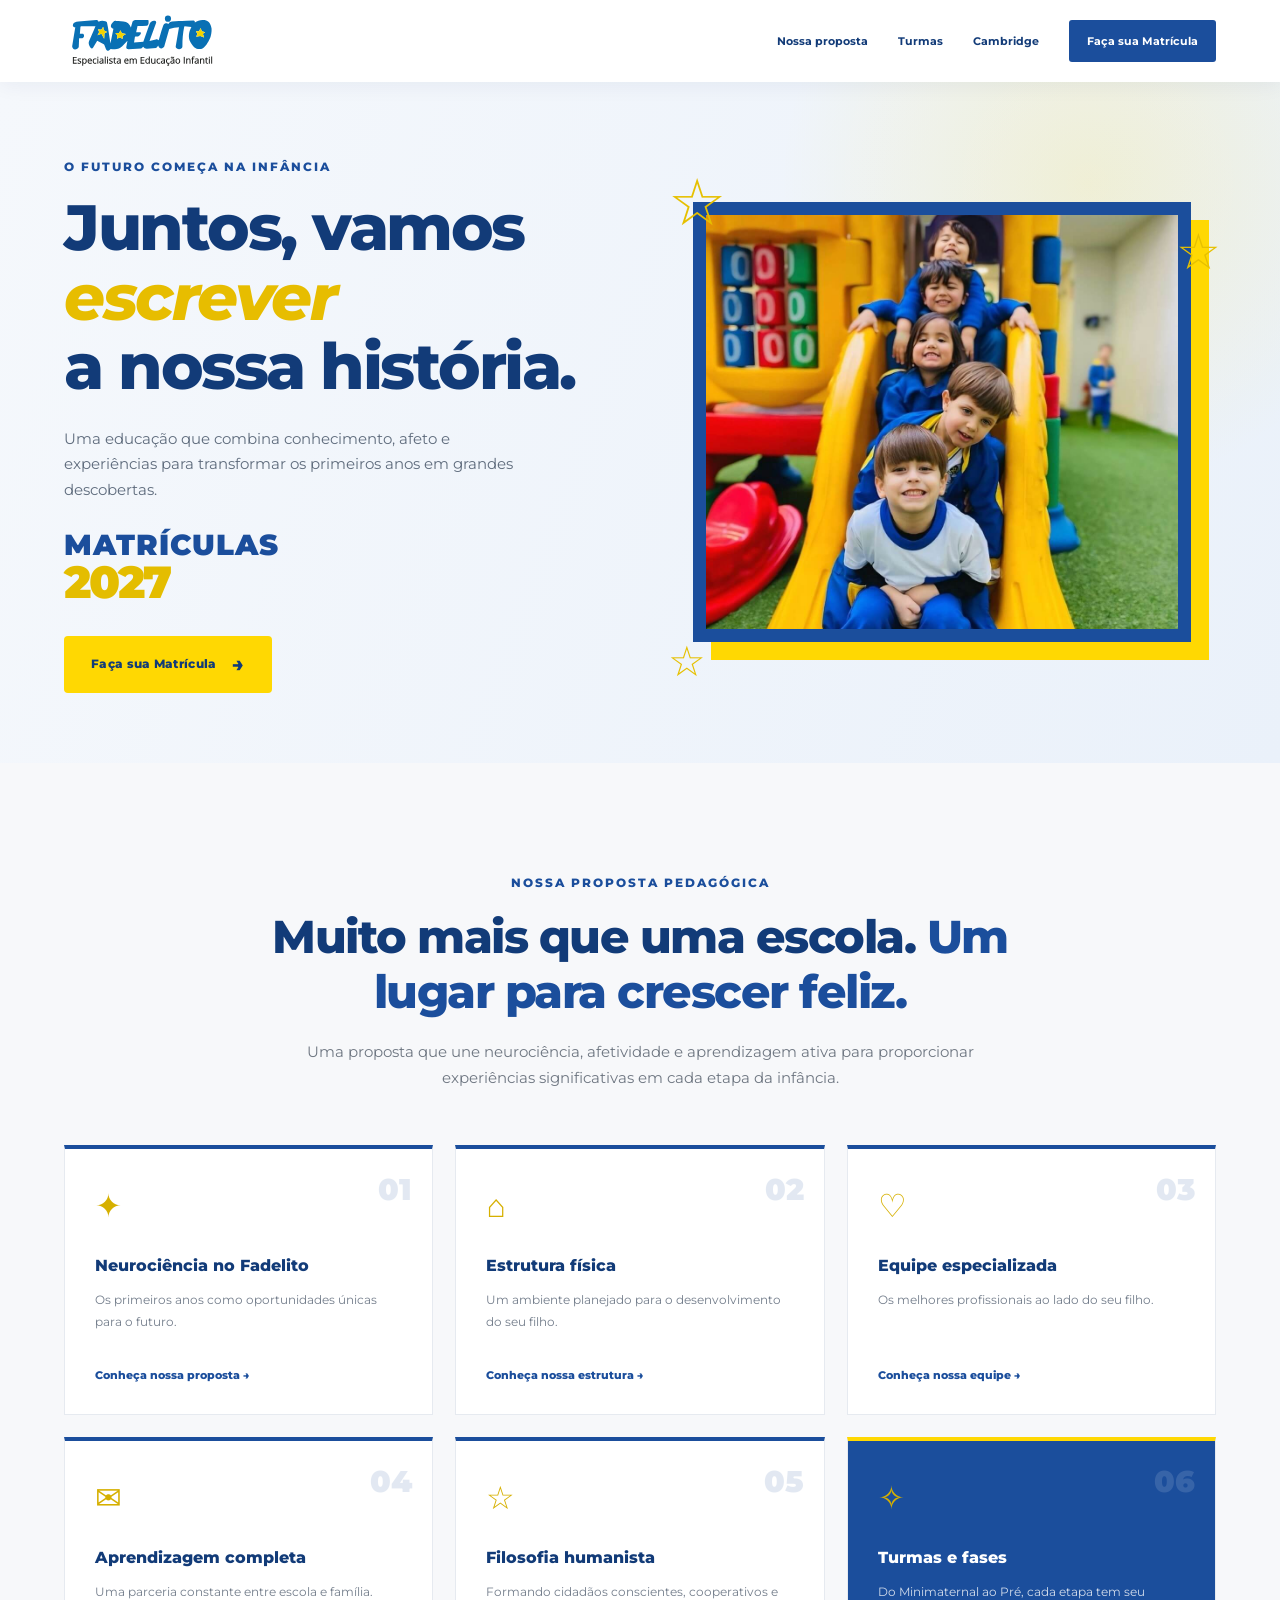
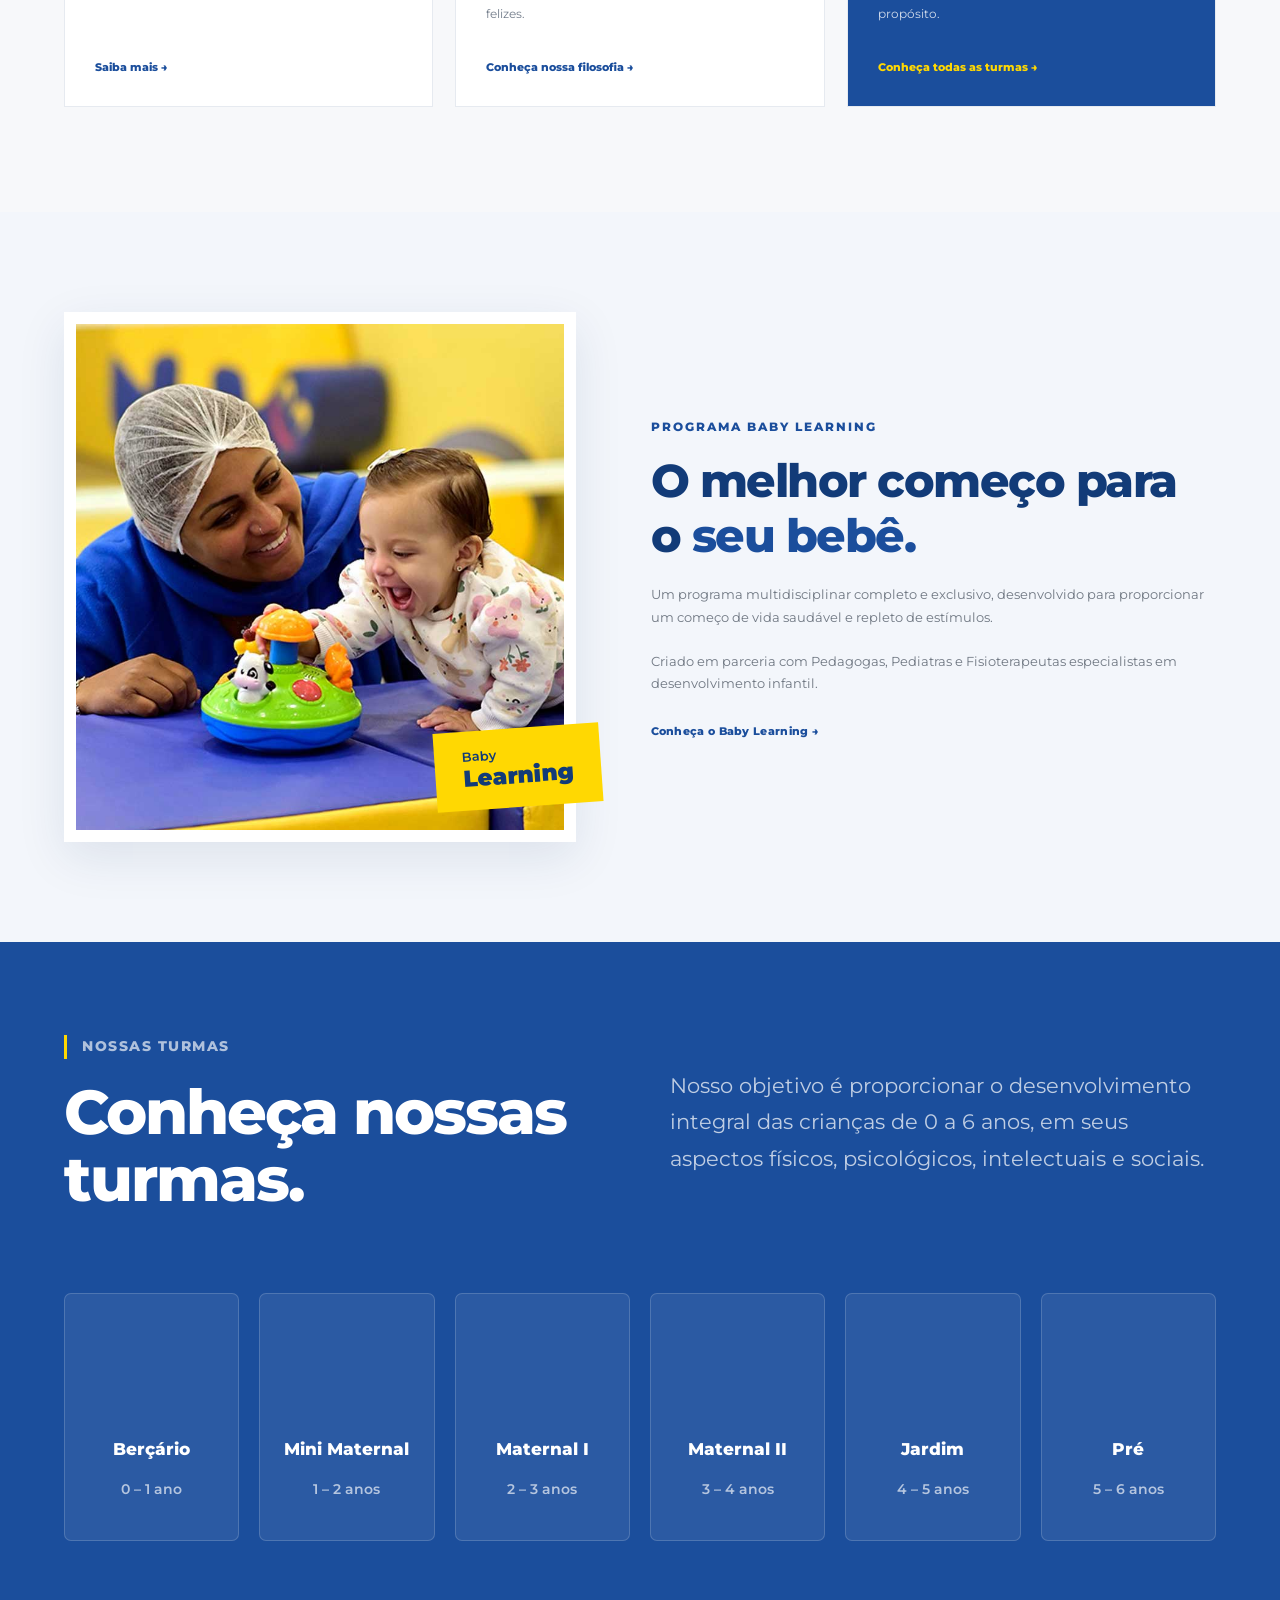
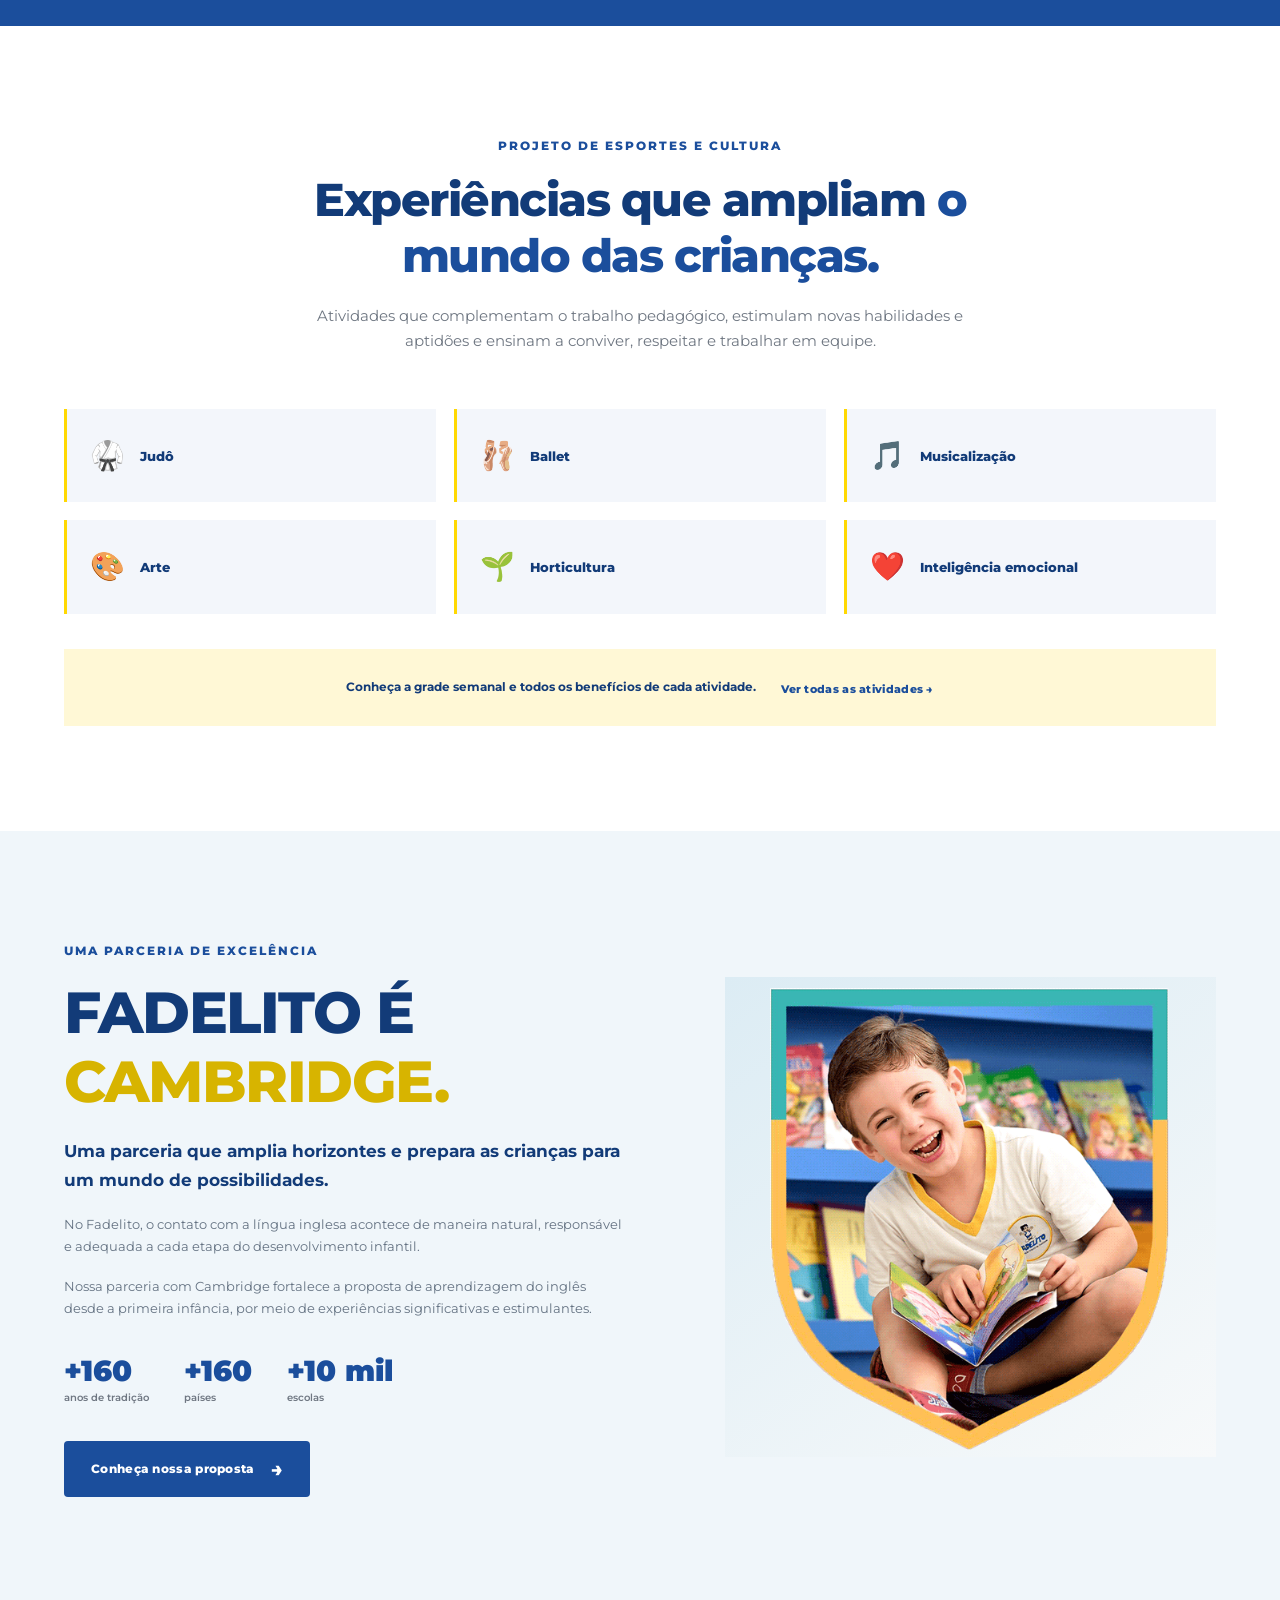
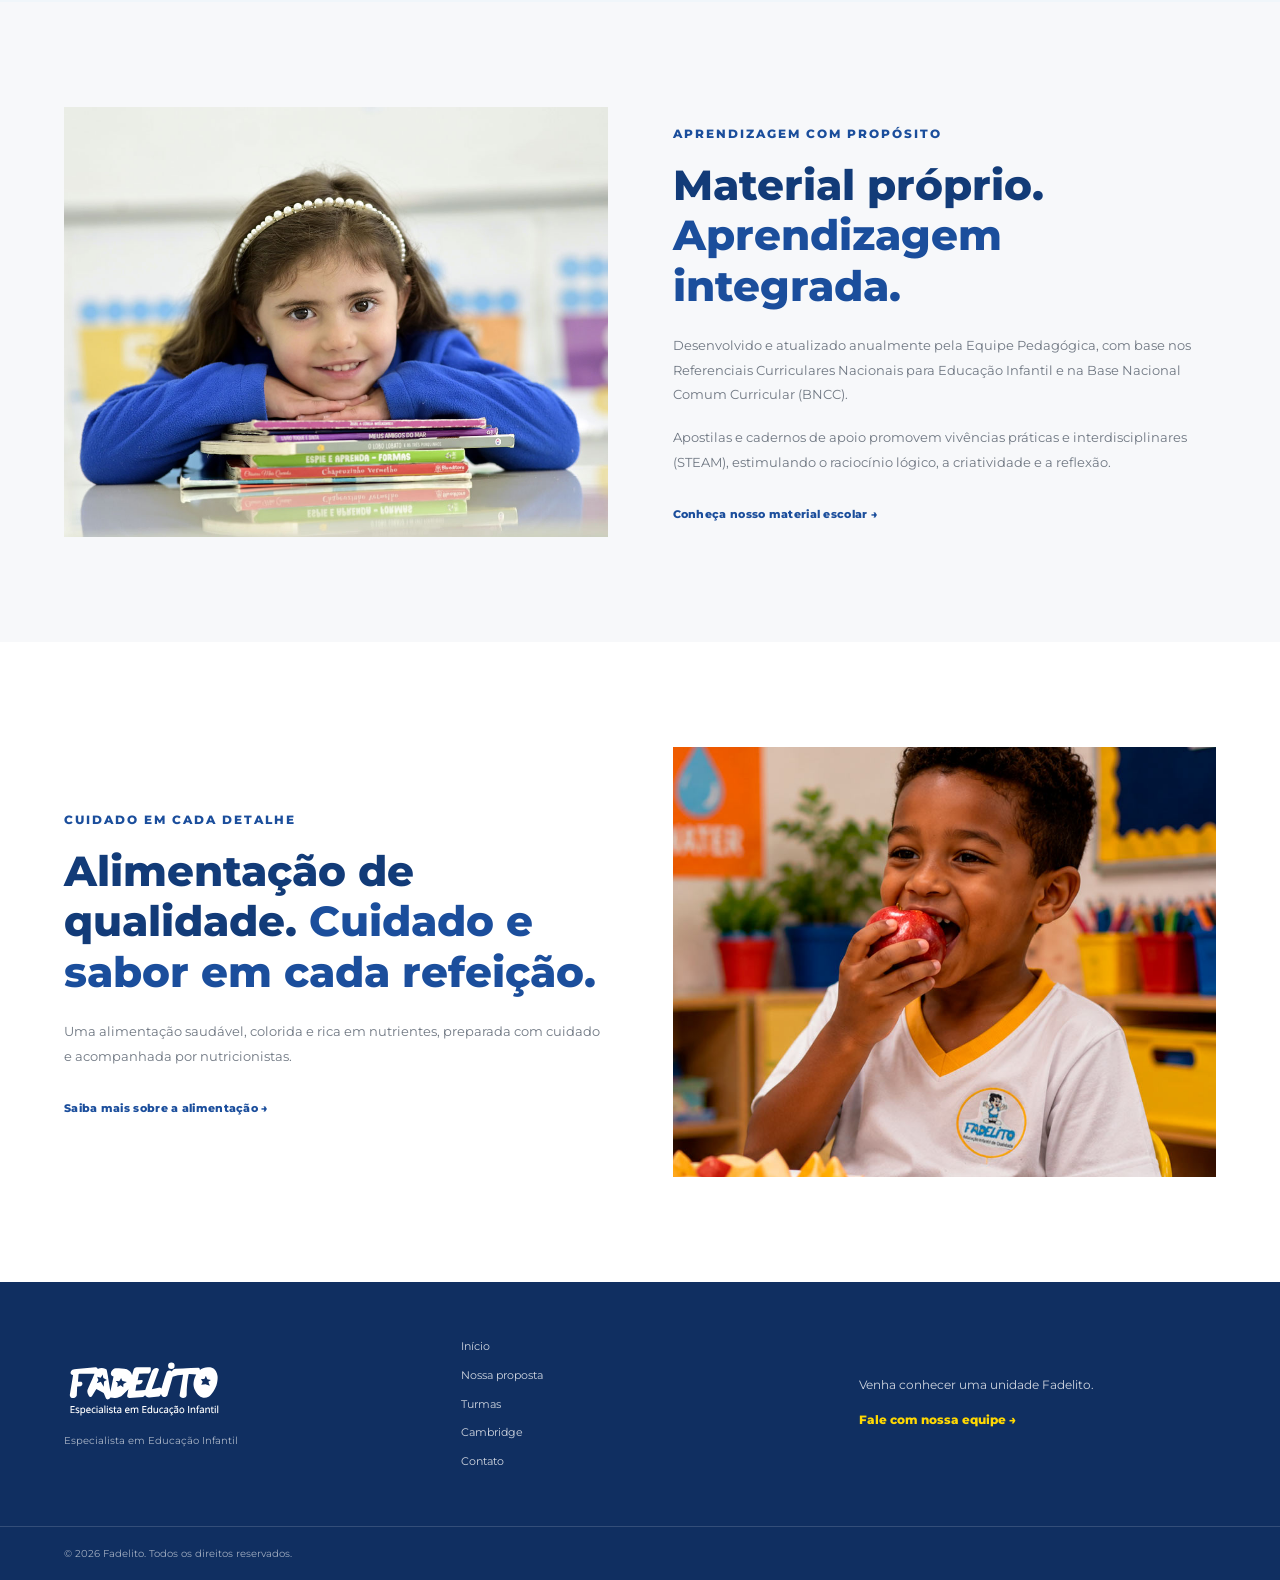
==== commit dd550f3c: "Update index.html" ====
--- a/index.html
+++ b/index.html
@@ -396,22 +396,22 @@
     </div>
 
     <div class="extra-card" data-atividade="musicalizacao" role="button" tabindex="0">
-        <span>♫</span>
+        <span>🎵</span>
         <h3>Musicalização</h3>
     </div>
 
     <div class="extra-card" data-atividade="arte" role="button" tabindex="0">
-        <span>✎</span>
+        <span>🎨</span>
         <h3>Arte</h3>
     </div>
 
     <div class="extra-card" data-atividade="horticultura" role="button" tabindex="0">
-        <span>♧</span>
+        <span>🌱</span>
         <h3>Horticultura</h3>
     </div>
 
     <div class="extra-card" data-atividade="inteligencia-emocional" role="button" tabindex="0">
-        <span>♡</span>
+        <span>❤️</span>
         <h3>Inteligência emocional</h3>
     </div>
 
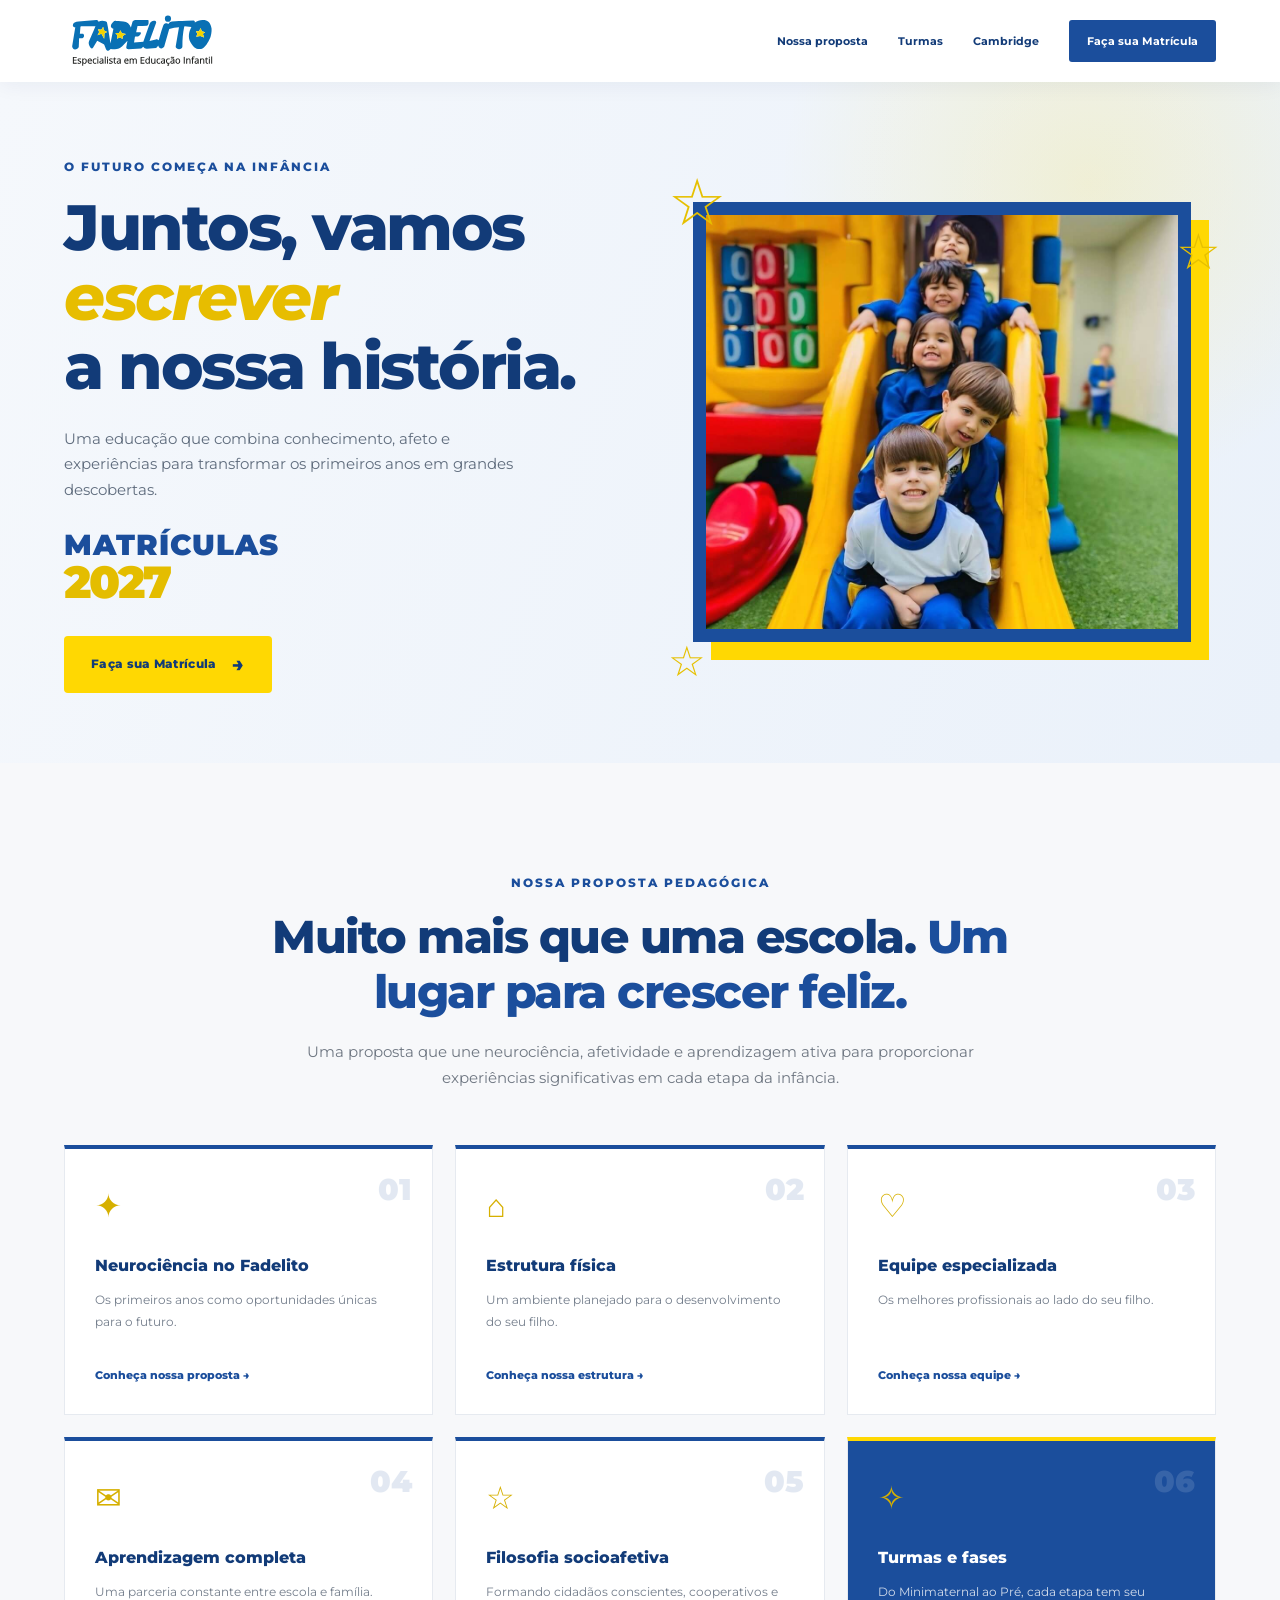
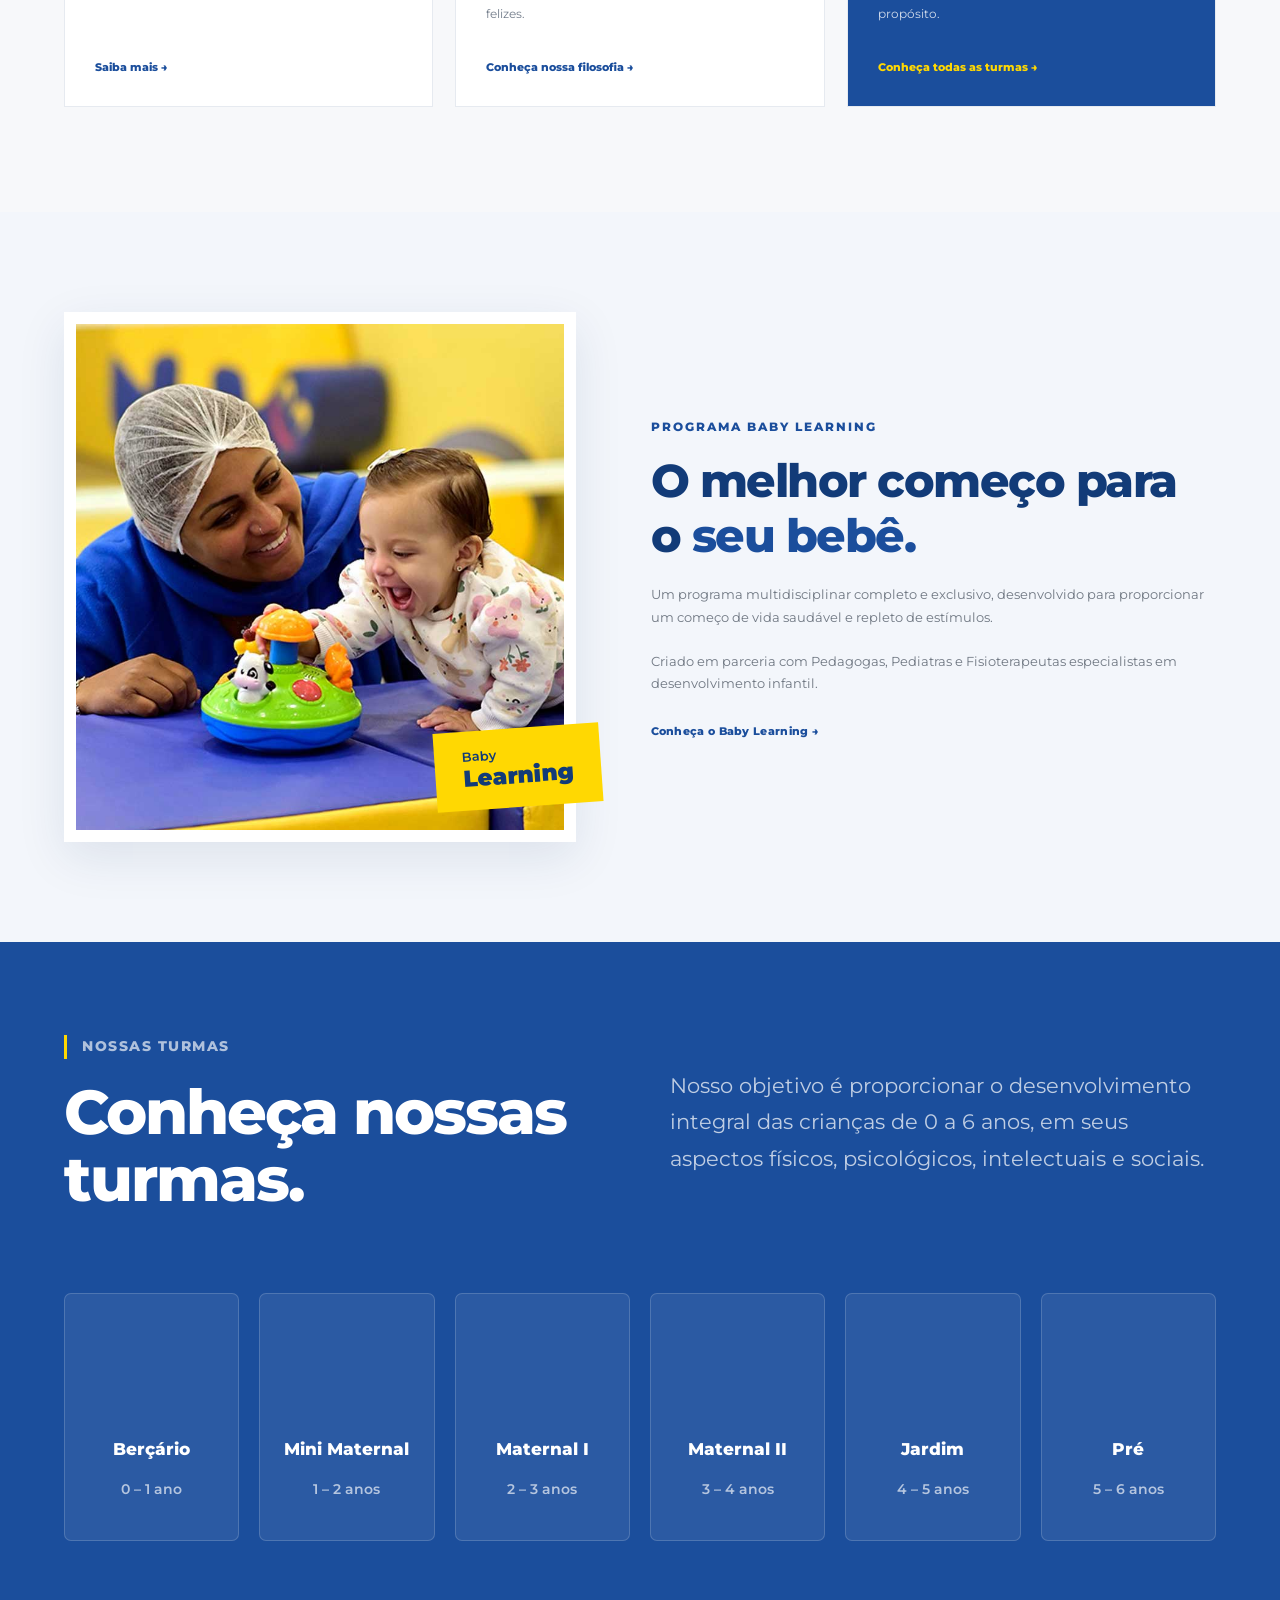
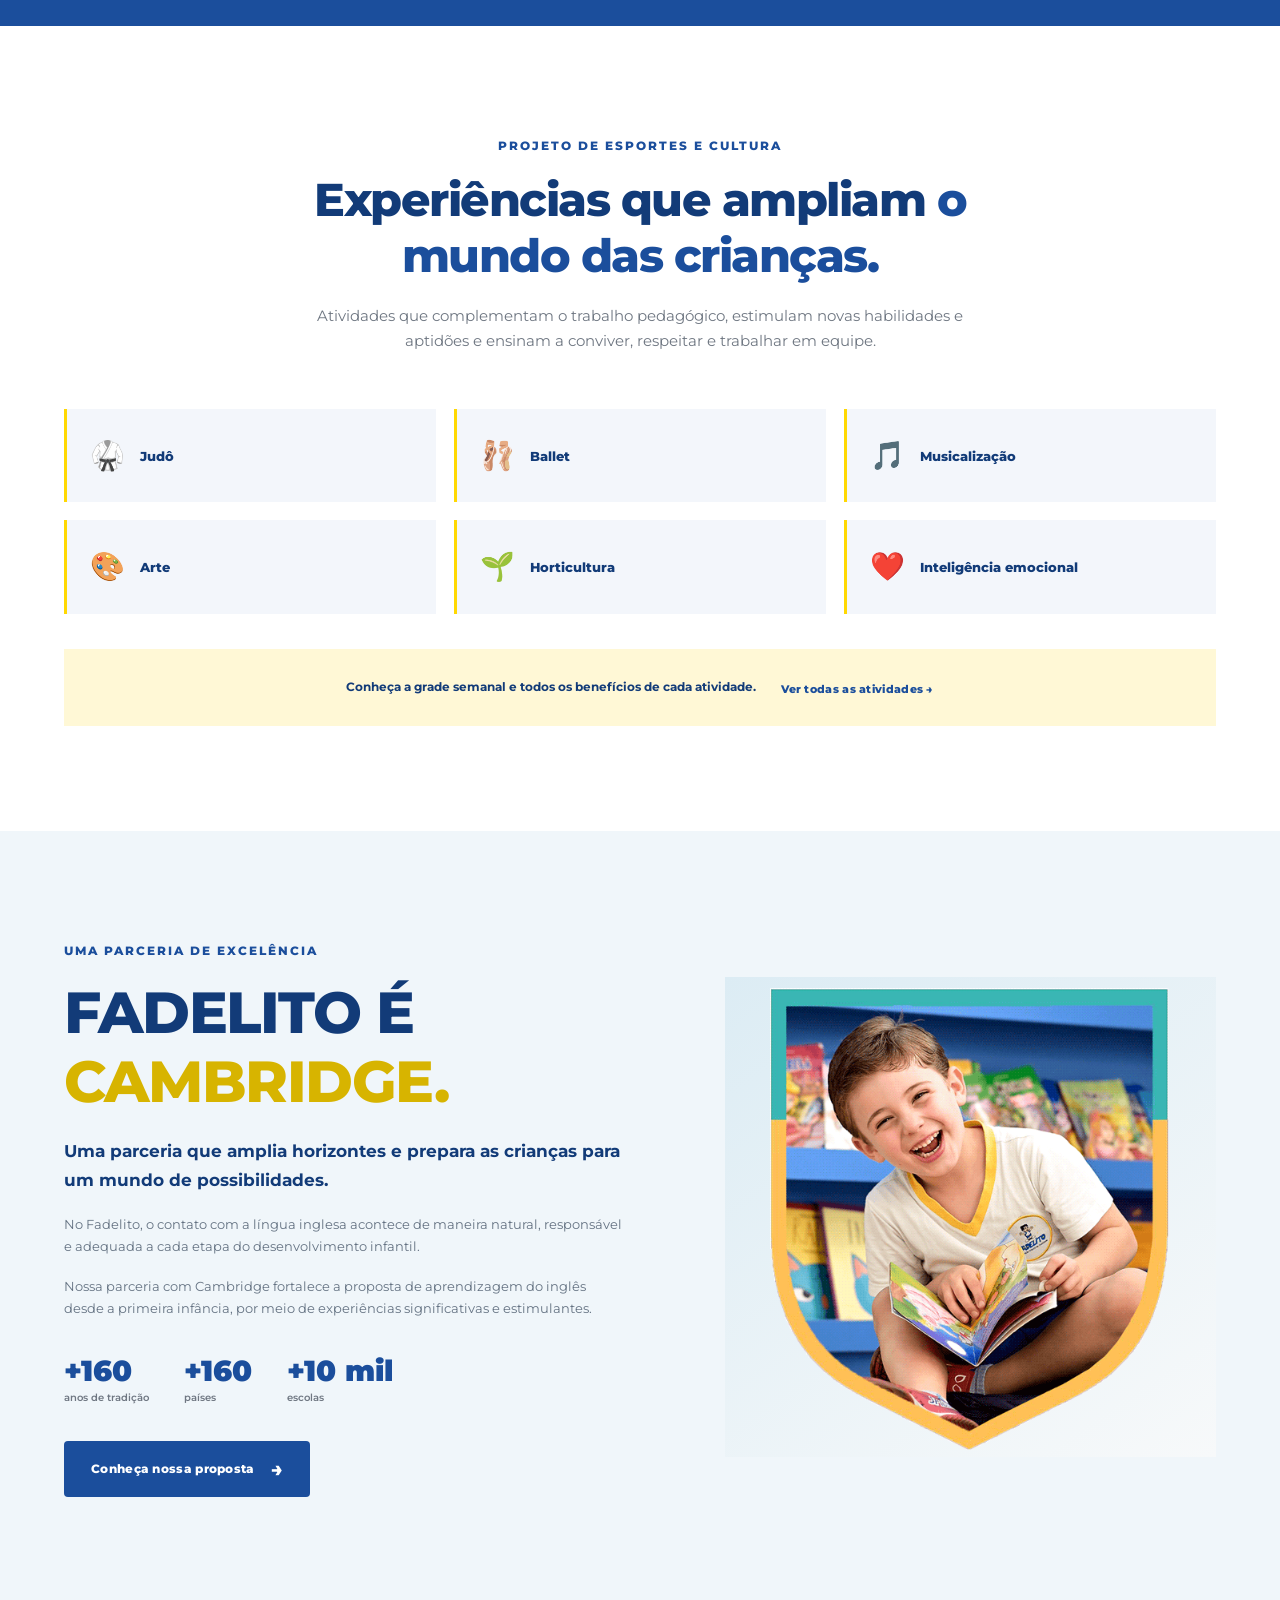
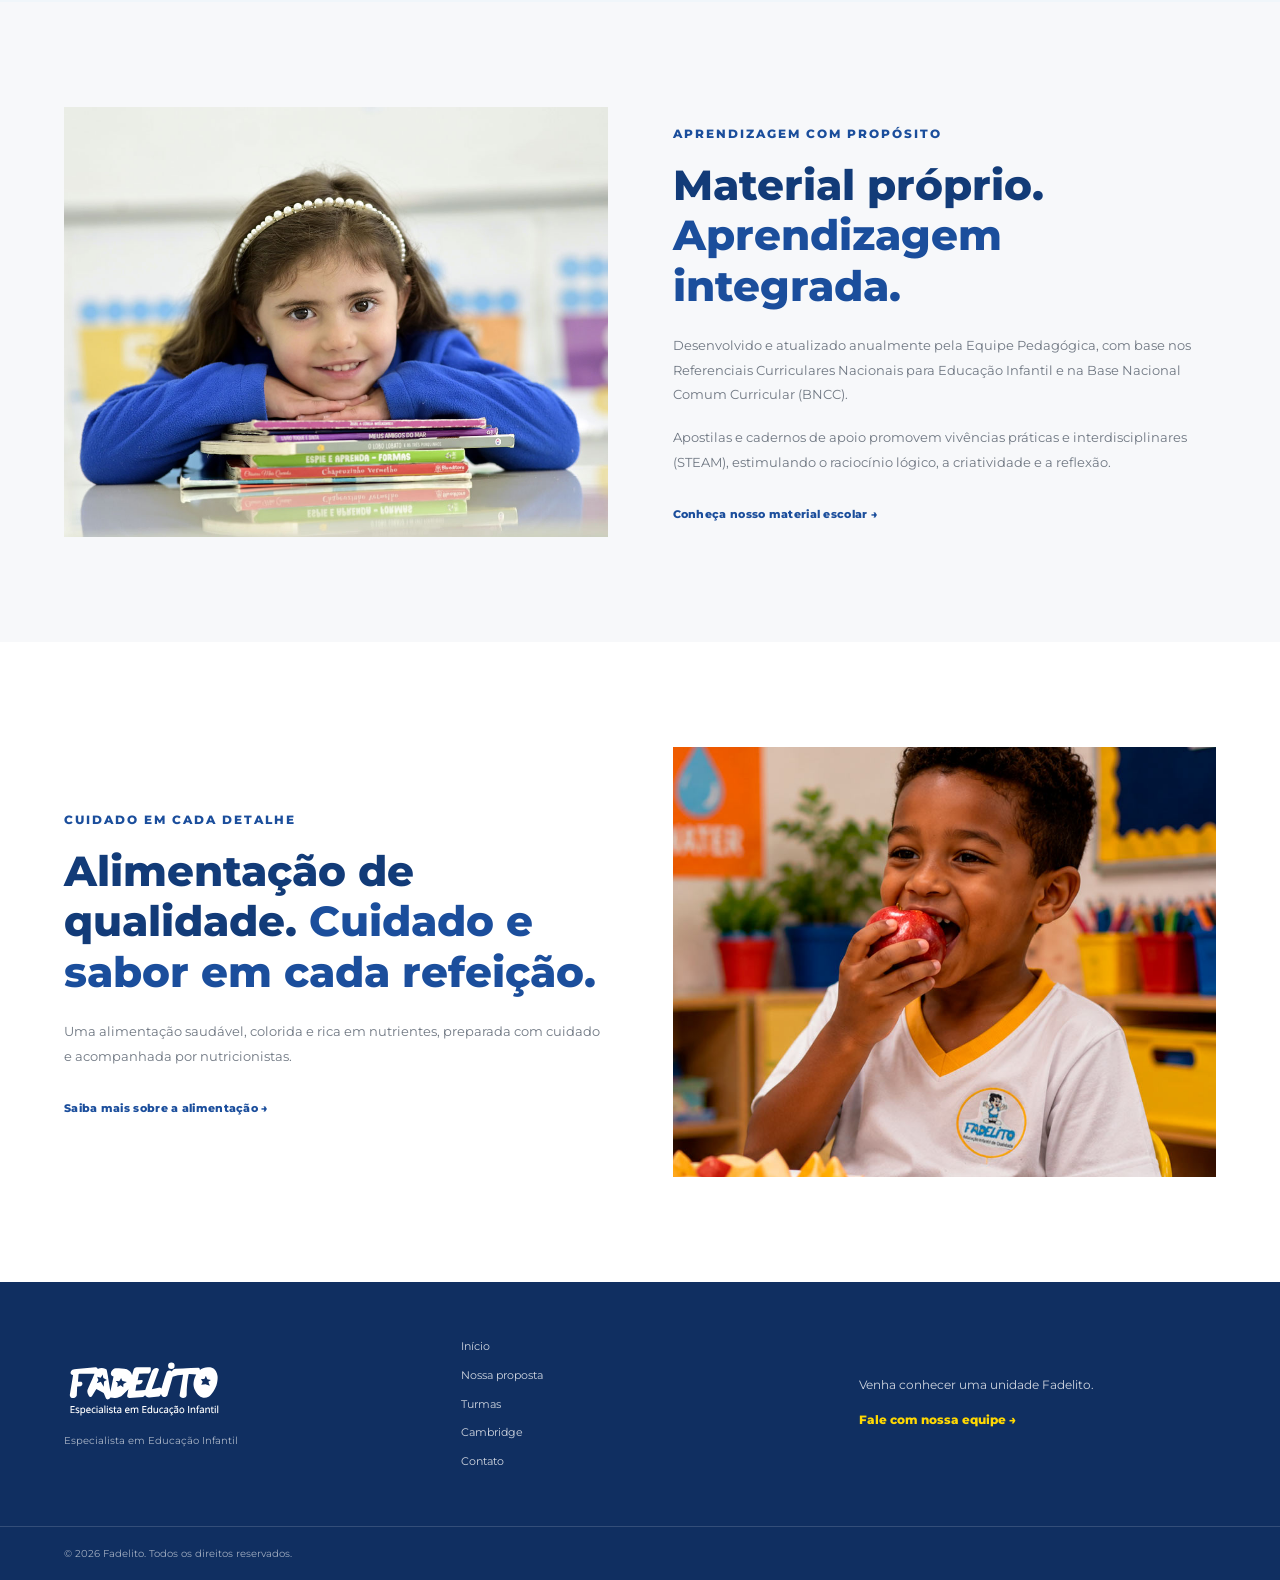
==== commit b9ec7cc2: "Update index.html" ====
--- a/index.html
+++ b/index.html
@@ -149,7 +149,7 @@
             <article class="proposal-card">
                 <span class="proposal-number">05</span>
                 <span class="proposal-icon">☆</span>
-                <h3>Filosofia humanista</h3>
+                <h3>Filosofia socioafetiva</h3>
                 <p>Formando cidadãos conscientes, cooperativos e felizes.</p>
                 <button class="modal-trigger" data-modal="modal-filosofia">
                     Conheça nossa filosofia →
@@ -772,7 +772,7 @@
 </div>
 
 
-<!-- MODAL 5 - FILOSOFIA HUMANISTA -->
+<!-- MODAL 5 - FILOSOFIA SOCIOAFETIVA -->
 <div class="content-modal" id="modal-filosofia" aria-hidden="true">
 
     <div class="content-modal-box">
@@ -783,10 +783,10 @@
 
             <span class="eyebrow">Educação com valores</span>
 
-            <h2>5. Filosofia humanista: cultivando cidadãos conscientes e felizes</h2>
-
-            <p>
-                Consideramos nossa Filosofia Humanista um dos pilares mais
+            <h2>5. Filosofia socioafetiva: cultivando cidadãos conscientes e felizes</h2>
+
+            <p>
+                Consideramos nossa Filosofia Socioafetiva um dos pilares mais
                 importantes do nosso trabalho. Nossas práticas visam o
                 desenvolvimento emocional, o autoconhecimento e o preparo
                 para a vida. Promovemos a construção de uma personalidade
@@ -1793,6 +1793,10 @@
                     Acompanhamento contínuo e detalhado do desenvolvimento
                     de cada criança.
                 </li>
+                <li>
+                    <strong>Programa Cambridge Early Years:</strong>
+                    Imersão na língua inglesa desenvolvida especialmente para a primeira infância, alinhada aos padrões internacionais de ensino.
+                </li>
             </ul>
 
             <p>
@@ -1815,7 +1819,7 @@
                 participem igualmente dessas celebrações em nossa escola,
                 criando memórias inesquecíveis.
             </p>
-
+<img src="images/FSC.jpg" class="imagem-ajustavel">
         </div>
     </div>
 </div>
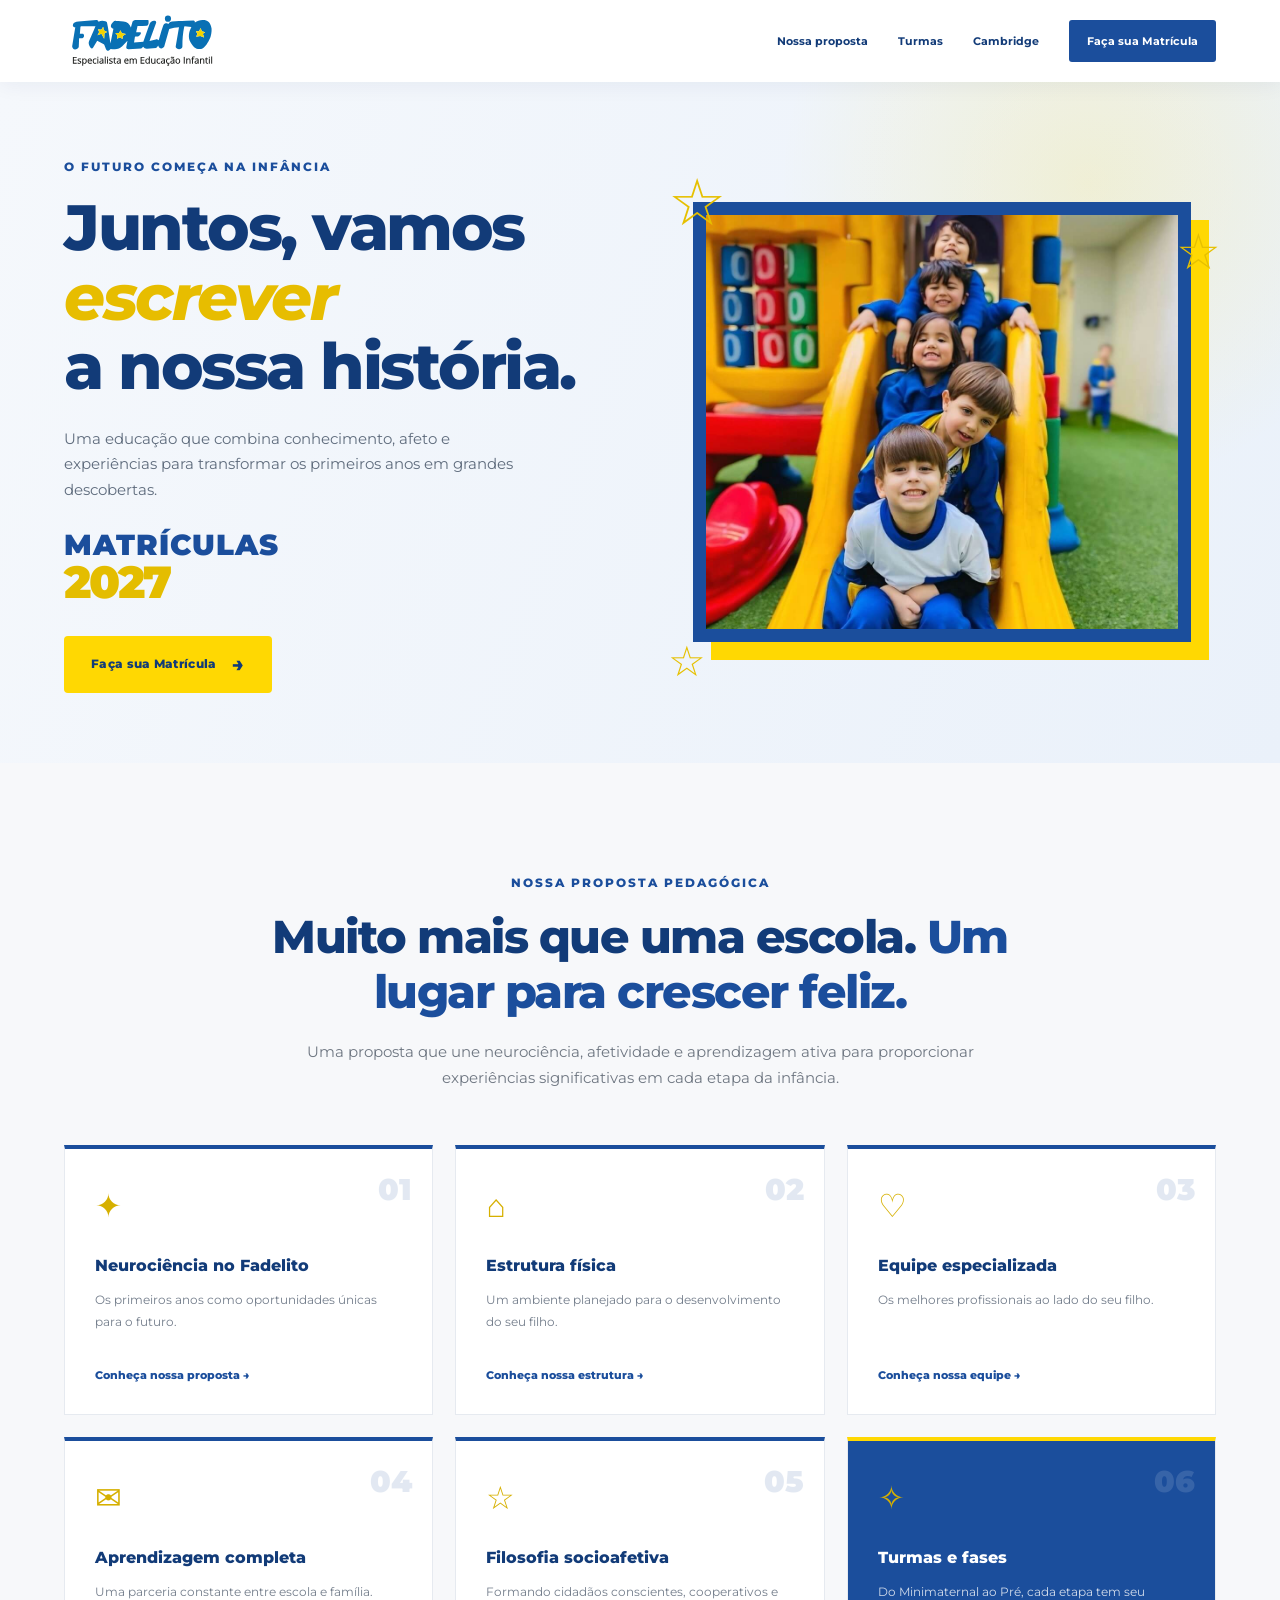
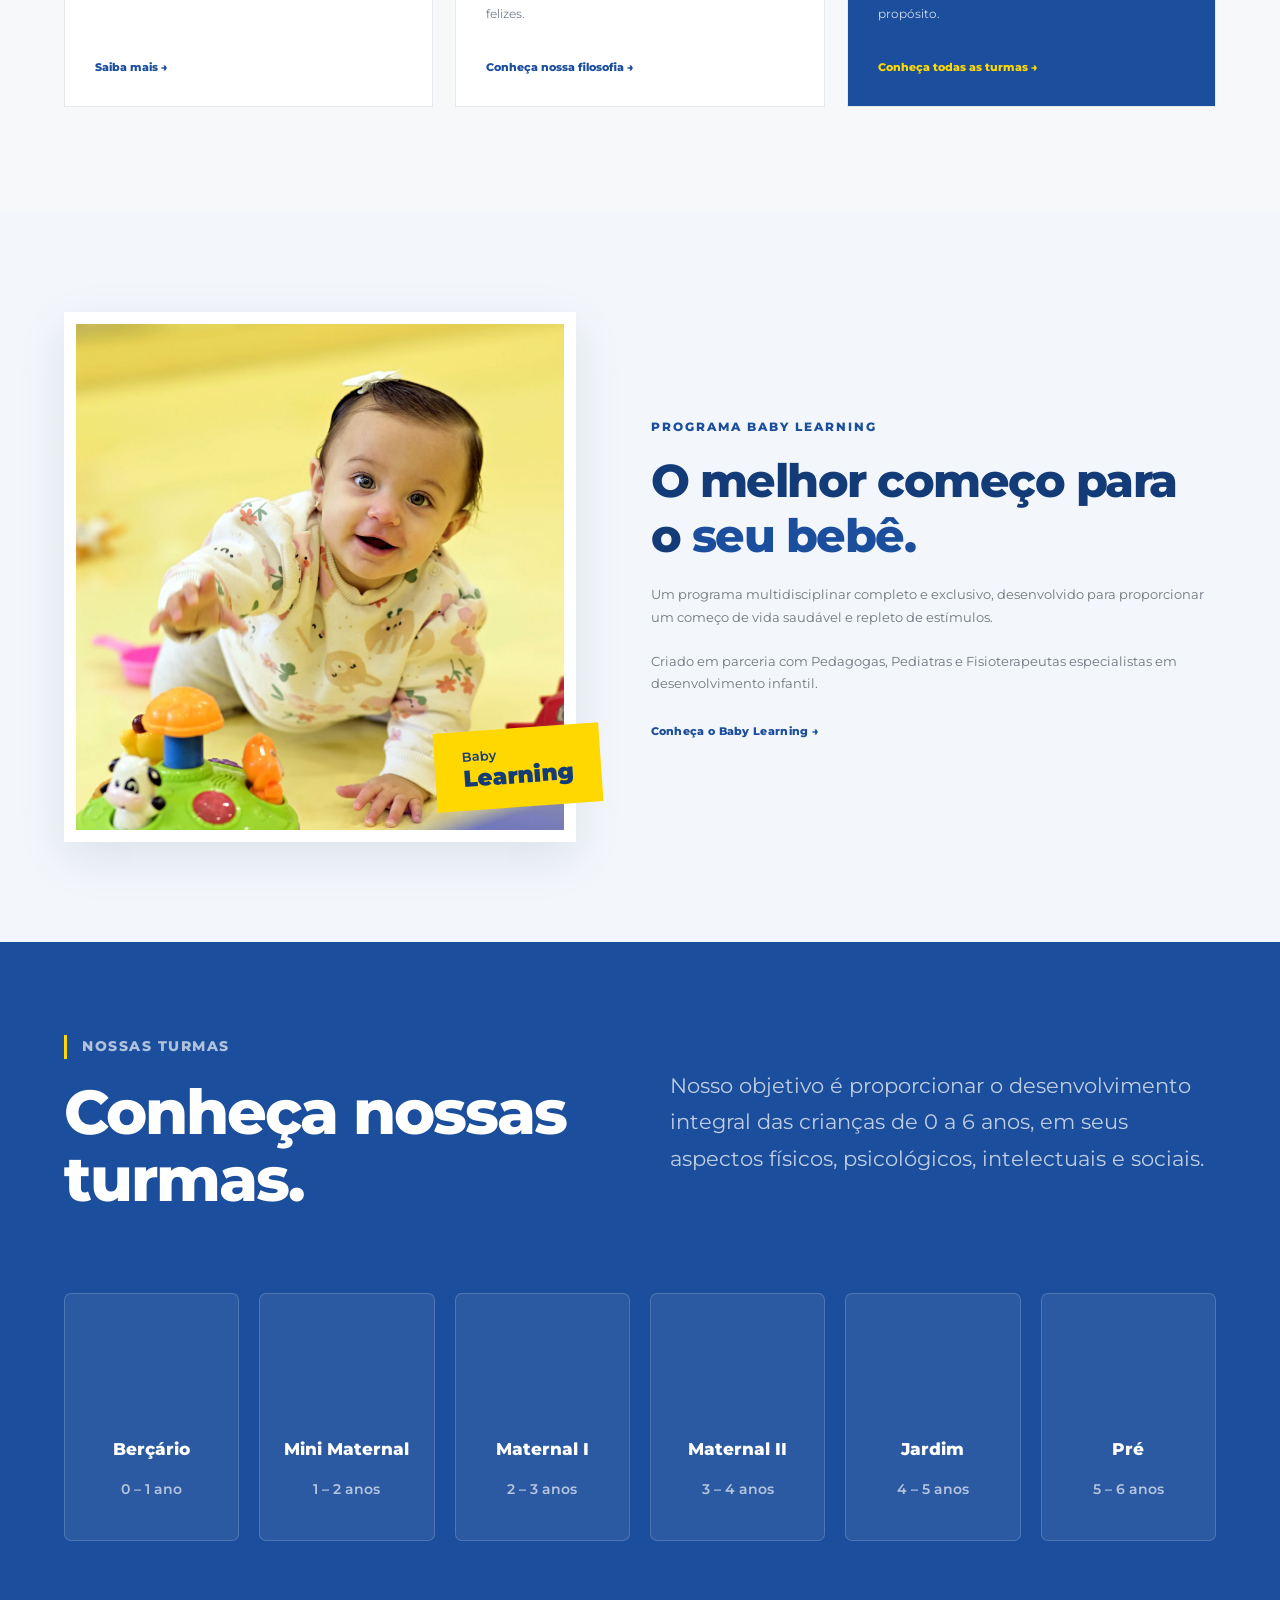
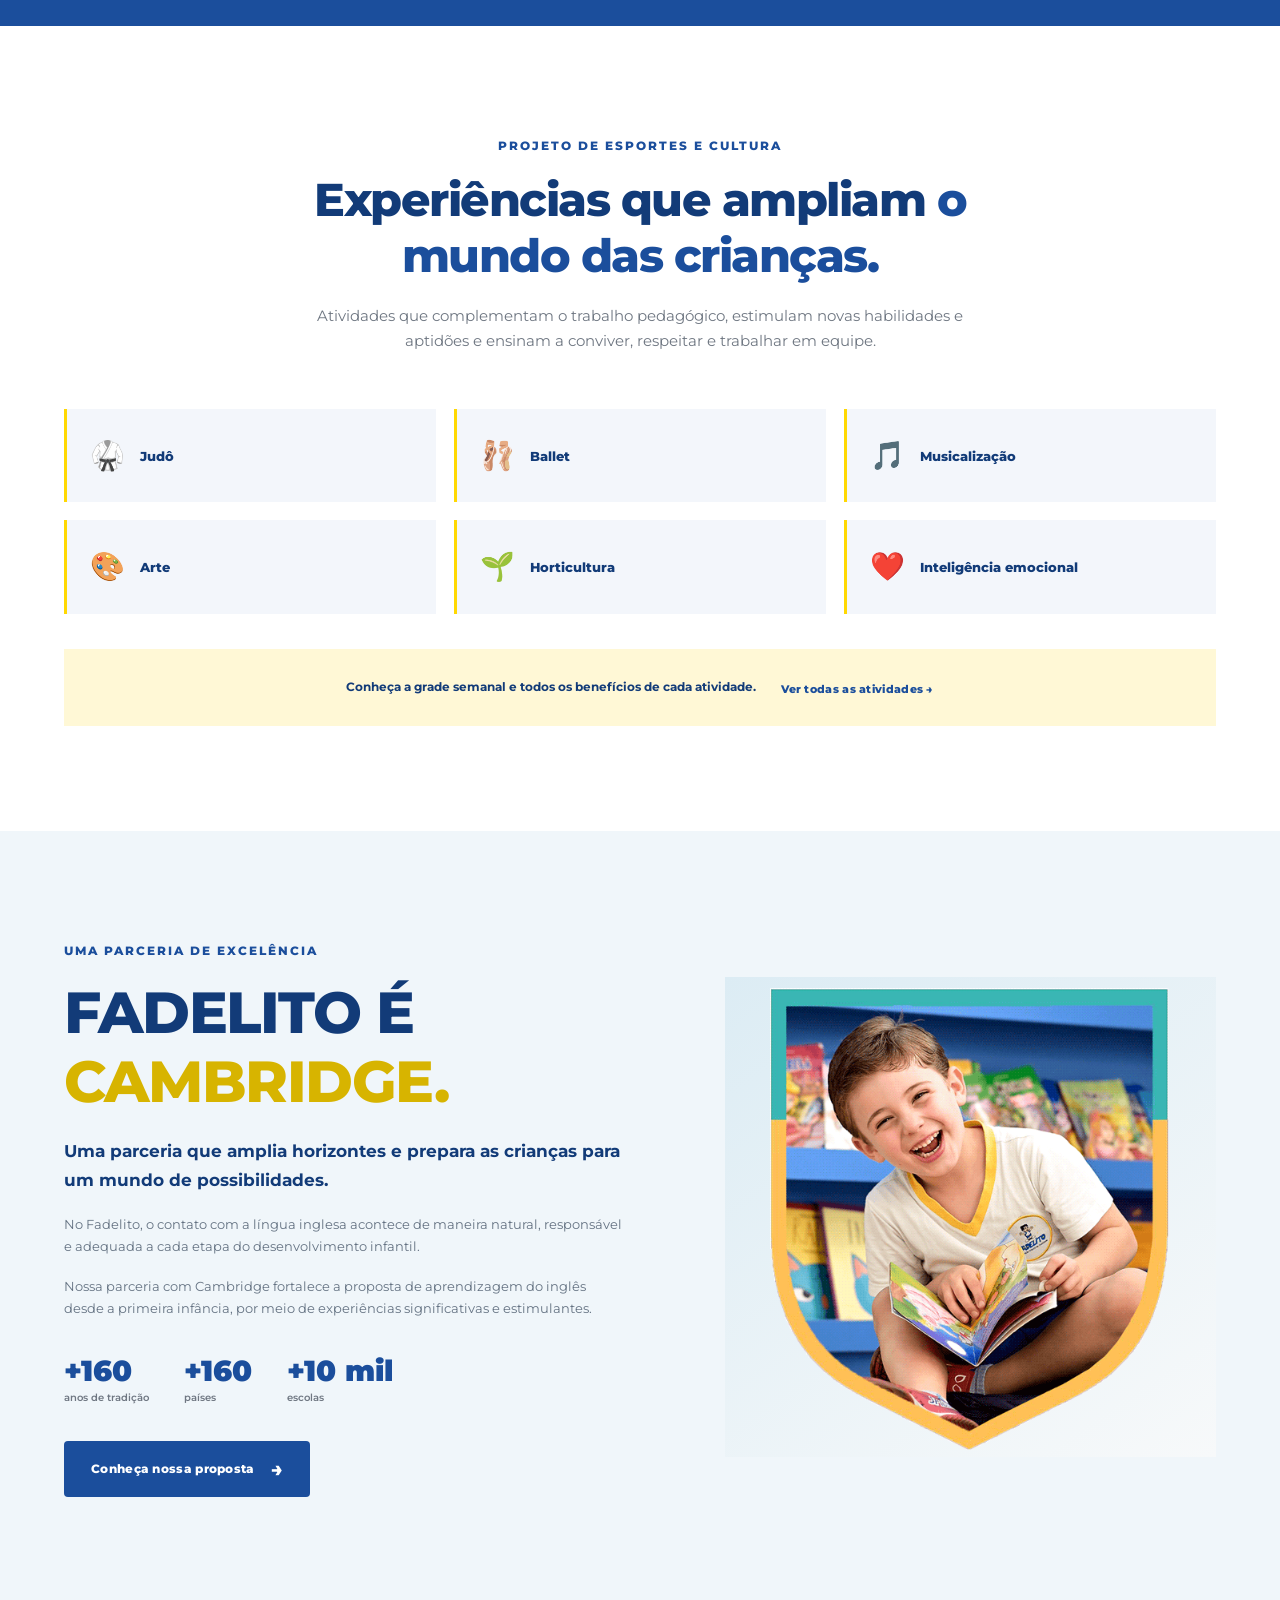
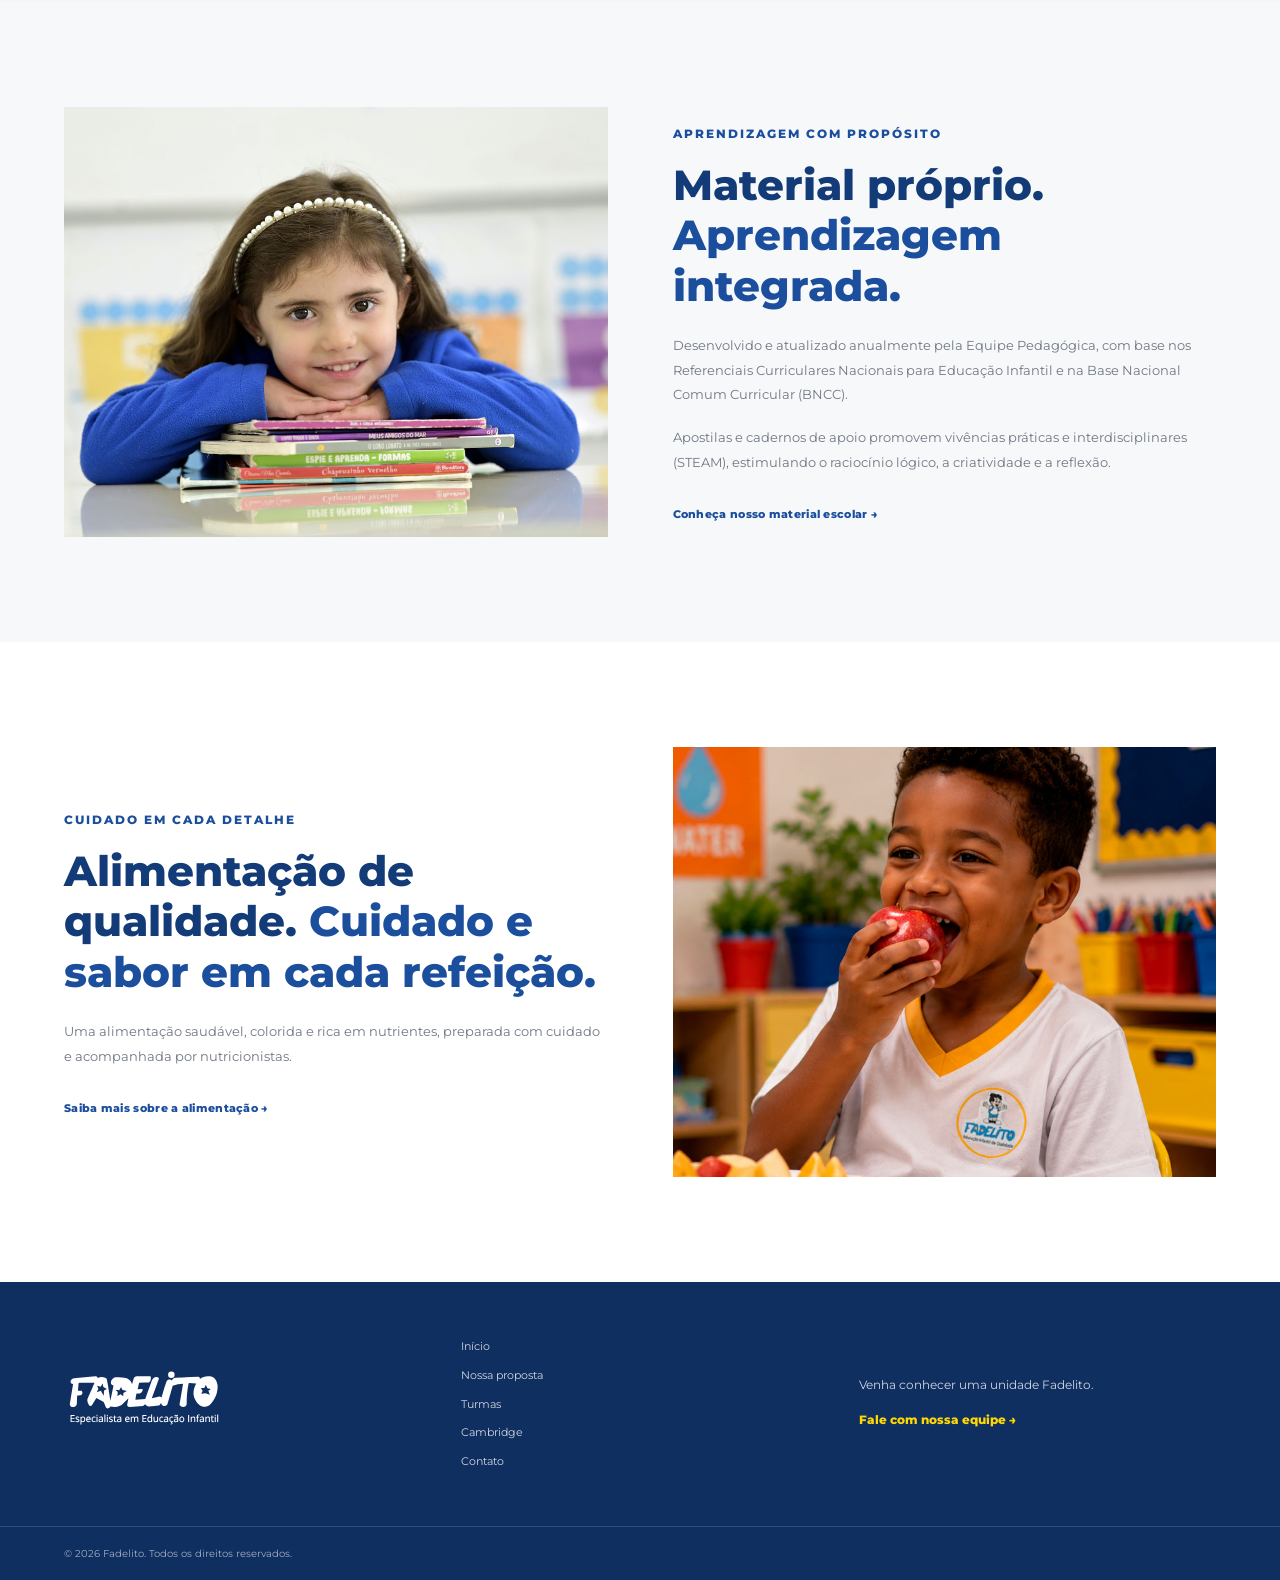
==== commit 97805045: "Update index.html" ====
--- a/index.html
+++ b/index.html
@@ -350,11 +350,10 @@
 
         <p id="turmaModalDescription"></p>
 
-        <button class="turma-modal-button"
-                type="button"
-                id="turmaModalButton">
-            Fechar
-        </button>
+
+<a id="turmaModalButton" class="btn btn-blue" href="#">
+    Saiba mais →
+</a>
 
     </div>
 
@@ -786,7 +785,7 @@
             <h2>5. Filosofia socioafetiva: cultivando cidadãos conscientes e felizes</h2>
 
             <p>
-                Consideramos nossa Filosofia Socioafetiva um dos pilares mais
+                Consideramos nossa Filosofia socioafetiva um dos pilares mais
                 importantes do nosso trabalho. Nossas práticas visam o
                 desenvolvimento emocional, o autoconhecimento e o preparo
                 para a vida. Promovemos a construção de uma personalidade
@@ -1793,7 +1792,7 @@
                     Acompanhamento contínuo e detalhado do desenvolvimento
                     de cada criança.
                 </li>
-                <li>
+				<li>
                     <strong>Programa Cambridge Early Years:</strong>
                     Imersão na língua inglesa desenvolvida especialmente para a primeira infância, alinhada aos padrões internacionais de ensino.
                 </li>
@@ -1877,7 +1876,6 @@
 
         <div class="footer-brand">
             <img src="images/logo-fadelito-branco.svg" alt="Fadelito">
-            <p>Especialista em Educação Infantil</p>
         </div>
 
         <div class="footer-links">
--- a/css/style.css
+++ b/css/style.css
@@ -2600,6 +2600,12 @@
     color: #123b78;
 }
 
+.imagem-ajustavel {
+  display: block;
+  margin: 0 auto; /* Centraliza na horizontal */
+  max-width: 100%; /* Ajusta à largura da tela/contêiner sem estourar */
+  height: auto; /* Mantém a proporção original */
+}
 
 /* BLOQUEAR ROLAGEM COM MODAL ABERTA */
 
